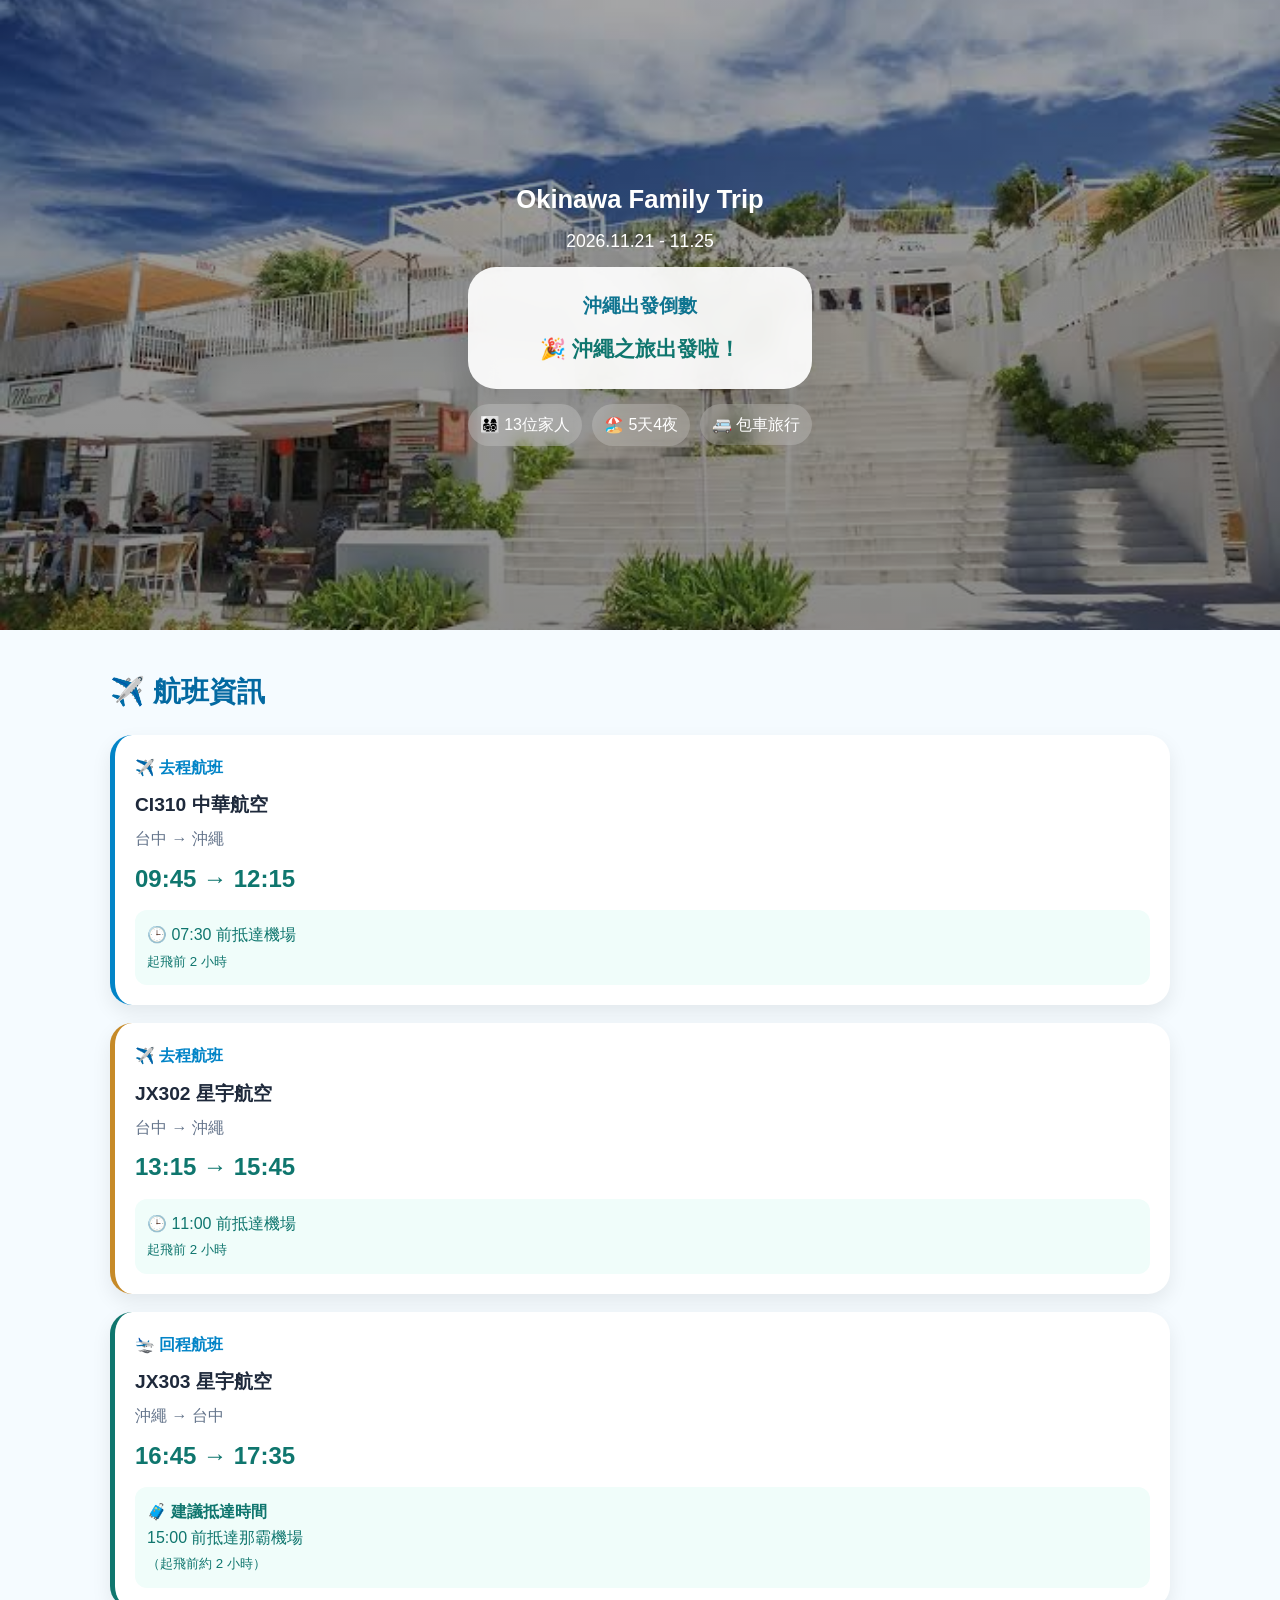
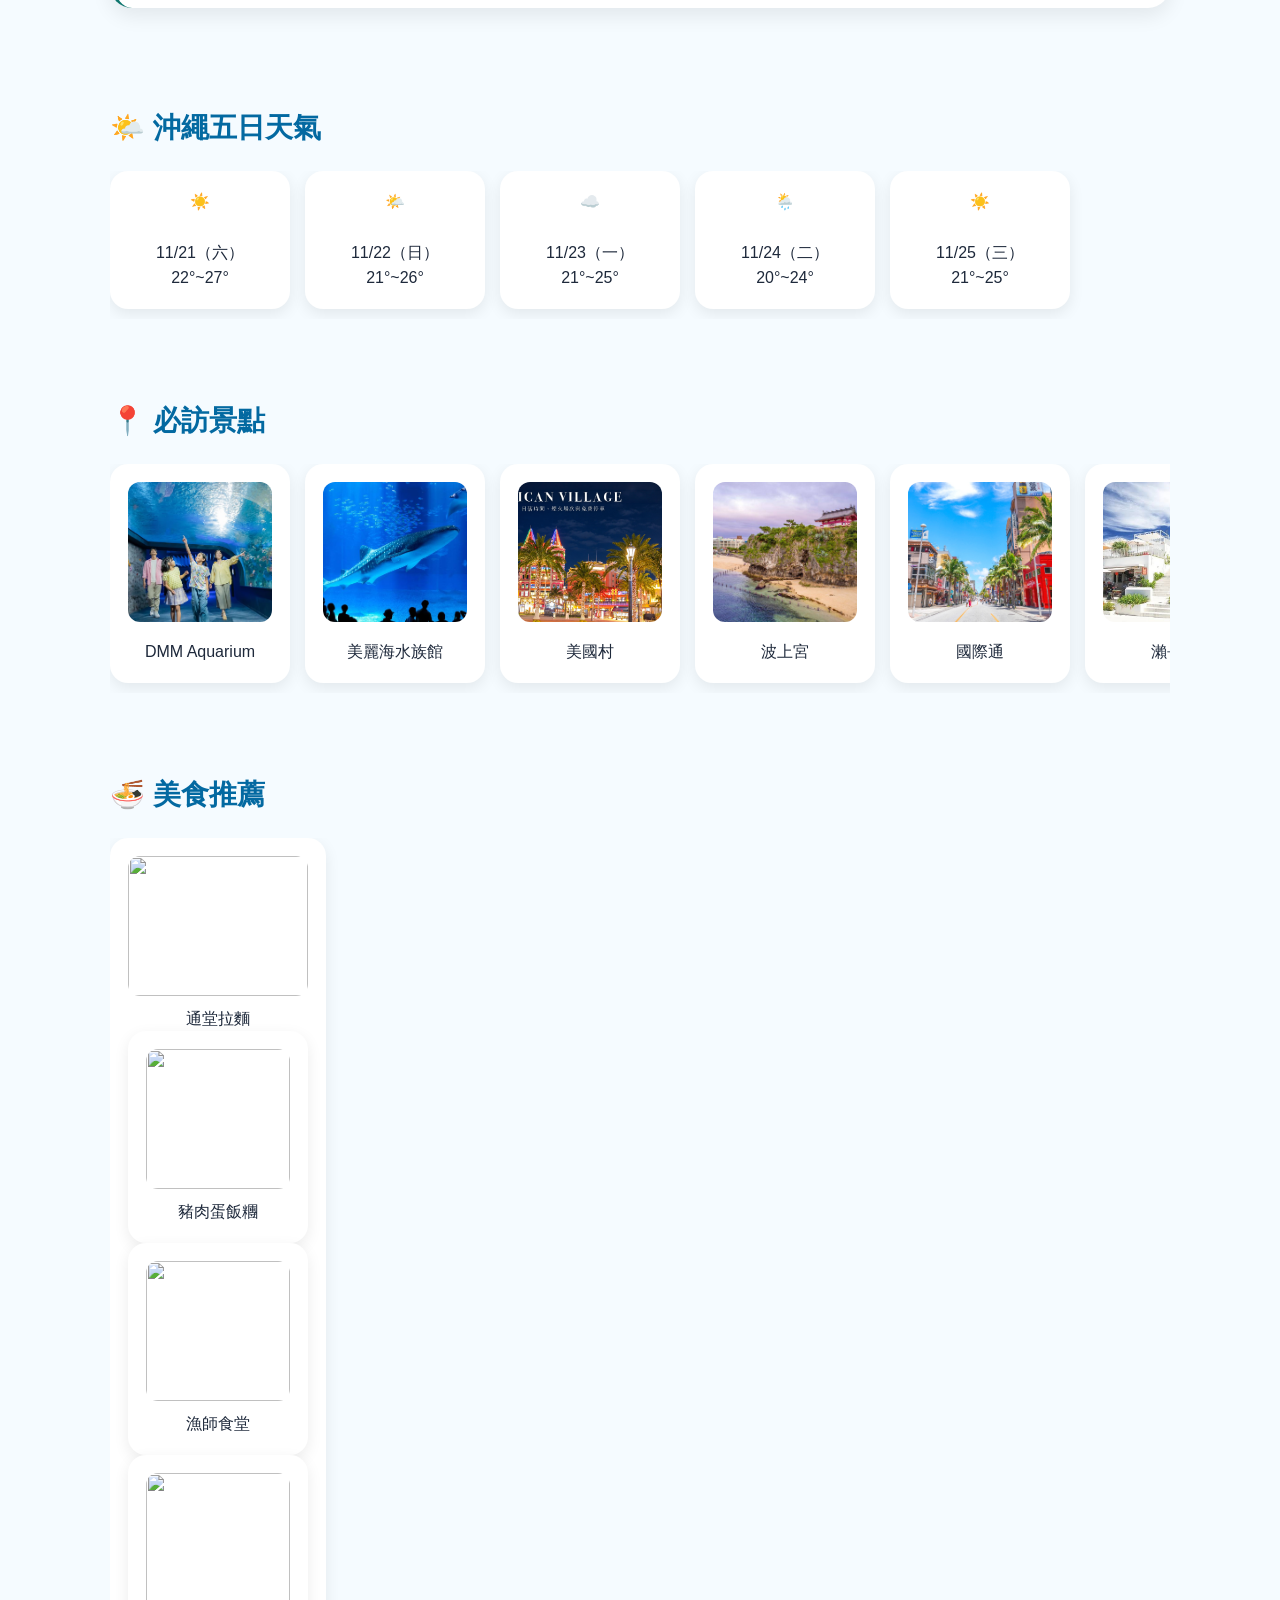
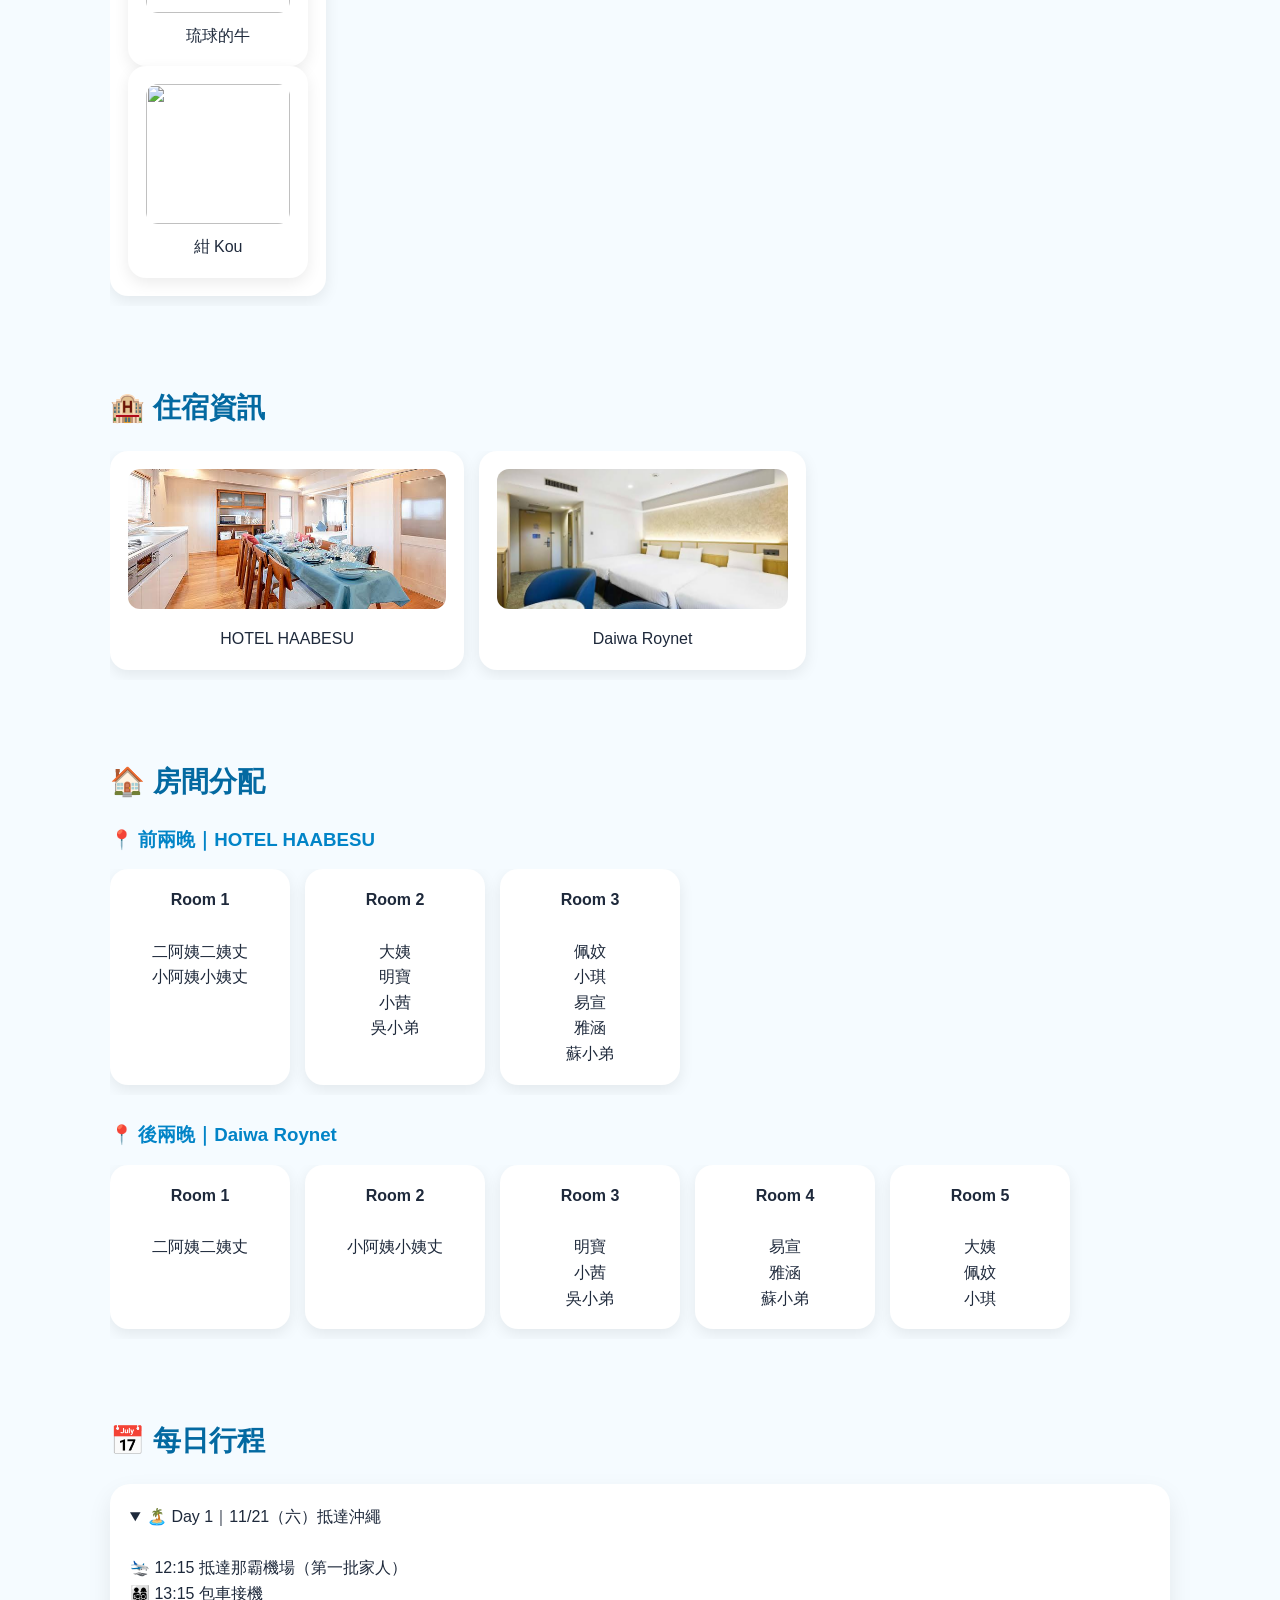
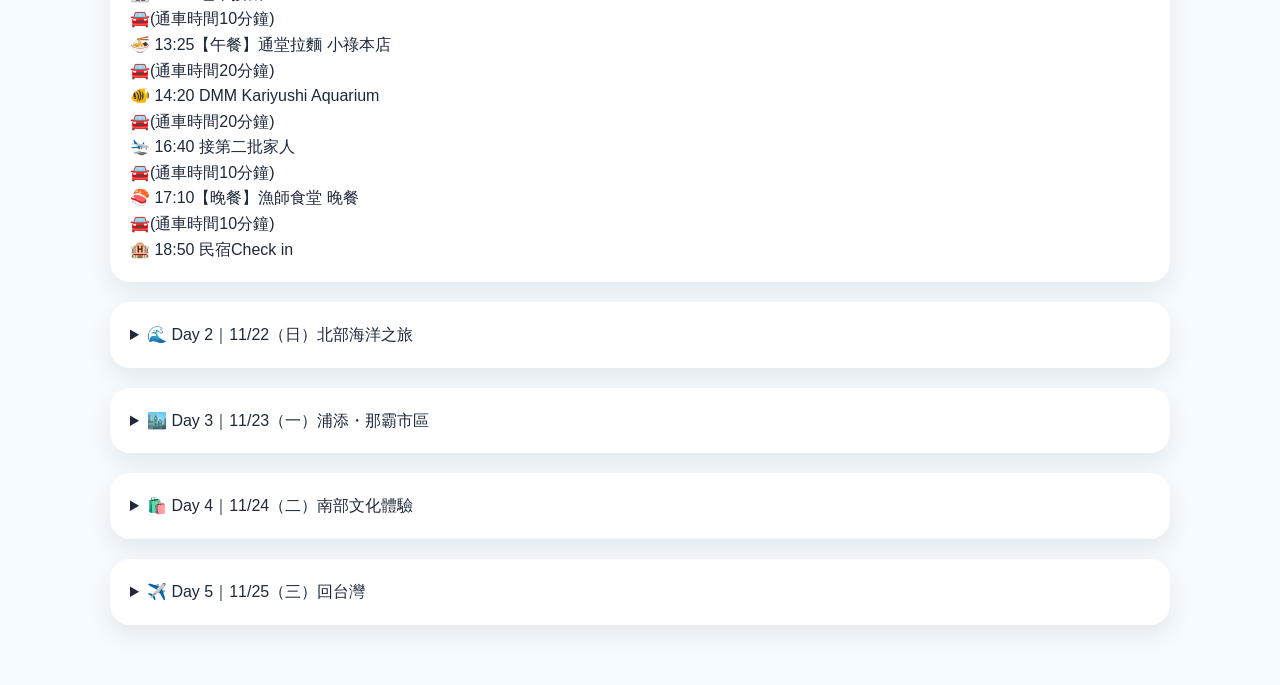
==== index.html @ 54d22238 "Update index.html" ====
<!DOCTYPE html>
<html lang="zh-Hant">

<head>

<meta charset="UTF-8">

<meta name="viewport"
content="width=device-width, initial-scale=1.0">

<title>
🏝️ Okinawa Family Trip 2026
</title>

<style>

:root{
--ocean:#0284c7;
--sky:#e0f7ff;
--card:#ffffff;
}

*{
margin:0;
padding:0;
box-sizing:border-box;
}

body{
font-family:"Microsoft JhengHei",sans-serif;
background:#f5fbff;
color:#1e293b;
line-height:1.6;
}

.hero{
height:70vh;
background:
linear-gradient(
rgba(0,0,0,.35),
rgba(0,0,0,.45)
),
url('images/瀨長島.jpg');
background-size:cover;
background-position:center;
display:flex;
justify-content:center;
align-items:center;
text-align:center;
color:white;
padding:20px;
}

.hero-content{
max-width:700px;
}

.hero h1{
    font-size:1.6rem;
    font-weight:700;
    line-height:1.2;
    margin-bottom:12px;
    white-space:nowrap;
}

.hero p{
font-size:1.1rem;
margin-bottom:12px;
}

.badges{
display:flex;
justify-content:center;
flex-wrap:wrap;
gap:10px;
margin-top:15px;
}

.badge{
background:rgba(255,255,255,.2);
padding:8px 12px;
border-radius:30px;
backdrop-filter:blur(8px);
}

.countdown{
    margin-top:25px;
    font-size:1.6rem;
    font-weight:bold;
}

/* 倒數卡片 */
.countdown-box{
    background:rgba(255,255,255,.92);
    backdrop-filter:blur(12px);
    border-radius:28px;
    padding:24px;
    box-shadow:0 12px 30px rgba(0,0,0,.08);
}

.countdown-title{
    font-size:1.2rem;
    font-weight:700;
    color:#0e7490;
    margin-bottom:10px;
}

#countdown{
    font-size:1.3rem;
    font-weight:bold;
    color:#0f766e;
}

.section{
padding:40px 20px;
max-width:1100px;
margin:auto;
}

.card{
background:white;
border-radius:20px;
padding:20px;
box-shadow:
0 10px 25px
rgba(0,0,0,.08);
margin-bottom:20px;
}
.flight-card{
    background:white;
    border-radius:22px;
    padding:20px;
    margin-bottom:18px;
    box-shadow:0 8px 20px rgba(0,0,0,.08);
}

.china-airlines{
    border-left:5px solid #0284c7;
}

.starlux{
    border-left:5px solid #c68a28;
}

.return-flight{
    border-left:5px solid #0f766e;
}

.flight-header{
    font-size:1rem;
    font-weight:700;
    color:#0284c7;
    margin-bottom:10px;
}

.flight-airline{
    font-size:1.2rem;
    font-weight:700;
    margin-bottom:5px;
}

.flight-route{
    color:#64748b;
    margin-bottom:8px;
}

.flight-time{
    font-size:1.5rem;
    font-weight:bold;
    color:#0f766e;
    margin-bottom:12px;
}

.flight-note{
    background:#f0fdfa;
    padding:12px;
    border-radius:12px;
    color:#0f766e;
}
.scroll-cards{
display:flex;
overflow-x:auto;
gap:15px;
padding-bottom:10px;
}

.scroll-cards::-webkit-scrollbar{
display:none;
}

.small-card{
min-width:180px;
background:white;
padding:18px;
border-radius:18px;
box-shadow:
0 5px 15px
rgba(0,0,0,.08);
text-align:center;
}

.section-title{
font-size:28px;
color:#0369a1;
margin-bottom:20px;
}

@media(max-width:768px){

.hero{
height:70vh;
}

.hero h1{
font-size:2rem;
}

.countdown{
font-size:1.2rem;
}

}

</style>

</head>

<body>

<!-- Hero -->

<section class="hero">

<div class="hero-content">

<h1>
Okinawa Family Trip
</h1>

<p>
2026.11.21 - 11.25
</p>
<div class="countdown-box">
    <div class="countdown-title">
        沖繩出發倒數
    </div>

    <div id="countdown">
        載入中...
    </div>
</div>
<div class="badges">

<div class="badge">
👨‍👩‍👧‍👦 13位家人
</div>

<div class="badge">
🏖️ 5天4夜
</div>

<div class="badge">
🚐 包車旅行
</div> 
  
</div>

</div>

</section>

<!-- 航班資訊 -->

<section class="section">

<h2 class="section-title">
✈️ 航班資訊
</h2>

<div class="flight-card china-airlines">

    <div class="flight-header">
        ✈️ 去程航班
    </div>

    <div class="flight-airline">
        CI310 中華航空
    </div>

    <div class="flight-route">
        台中 → 沖繩
    </div>

    <div class="flight-time">
        09:45 → 12:15
    </div>

    <div class="flight-note">
        🕒 07:30 前抵達機場
        <br>
        <small>起飛前 2 小時</small>
    </div>

</div>

<div class="flight-card starlux">

    <div class="flight-header">
        ✈️ 去程航班
    </div>

    <div class="flight-airline">
        JX302 星宇航空
    </div>

    <div class="flight-route">
        台中 → 沖繩
    </div>

    <div class="flight-time">
        13:15 → 15:45
    </div>

    <div class="flight-note">
        🕒 11:00 前抵達機場
        <br>
        <small>起飛前 2 小時</small>
    </div>

</div>

<div class="flight-card return-flight">

    <div class="flight-header">
        🛬 回程航班
    </div>

    <div class="flight-airline">
        JX303 星宇航空
    </div>

    <div class="flight-route">
        沖繩 → 台中
    </div>
<div class="flight-time">
        16:45 → 17:35
</div>
<div class="flight-note">
    <strong>🧳 建議抵達時間</strong>
    <br>
    15:00 前抵達那霸機場
    <br>
    <small>（起飛前約 2 小時）</small>
</div>
    

</div>


</section>

<!-- 五日天氣 -->

<section class="section">

<h2 class="section-title">
🌤️ 沖繩五日天氣
</h2>

<div class="scroll-cards">

<div class="small-card">
☀️<br><br>
11/21（六）<br>
22°~27°
</div>

<div class="small-card">
🌤️<br><br>
11/22（日）<br>
21°~26°
</div>

<div class="small-card">
☁️<br><br>
11/23（一）<br>
21°~25°
</div>

<div class="small-card">
🌦️<br><br>
11/24（二）<br>
20°~24°
</div>

<div class="small-card">
☀️<br><br>
11/25（三）<br>
21°~25°
</div>

</div>

</section>

<!-- 景點 -->

<section class="section">

<h2 class="section-title">
📍 必訪景點
</h2>

<div class="scroll-cards">

<div class="small-card">

<img
src="images/dmm_kariyushi_aquarium.jpg"
style="
width:100%;
height:140px;
object-fit:cover;
border-radius:12px;
margin-bottom:10px;
">

DMM Aquarium

</div>

<div class="small-card">

<img
src="images/美麗海水族館.jpg"
style="
width:100%;
height:140px;
object-fit:cover;
border-radius:12px;
margin-bottom:10px;
">

美麗海水族館

</div>

<div class="small-card">

<img
src="images/美國村.jpg"
style="
width:100%;
height:140px;
object-fit:cover;
border-radius:12px;
margin-bottom:10px;
">

美國村

</div>

<div class="small-card">

<img
src="images/波上宮.jpg"
style="
width:100%;
height:140px;
object-fit:cover;
border-radius:12px;
margin-bottom:10px;
">

波上宮

</div>

<div class="small-card">

<img
src="images/國際通.jpg"
style="
width:100%;
height:140px;
object-fit:cover;
border-radius:12px;
margin-bottom:10px;
">

國際通

</div>

<div class="small-card">

<img
src="images/瀨長島.jpg"
style="
width:100%;
height:140px;
object-fit:cover;
border-radius:12px;
margin-bottom:10px;
">

瀨長島

</div>

</div>

</section>

<!-- 美食 -->

<section class="section">

<h2 class="section-title">
🍜 美食推薦
</h2>

<div class="scroll-cards">

<div class="small-card">

<img
src="images/通堂拉麵.jpg"
style="
width:100%;
height:140px;
object-fit:cover;
border-radius:12px;
margin-bottom:10px;
">

通堂拉麵

<div class="small-card">

<img
src="images/豬肉蛋飯糰.jpg"
style="
width:100%;
height:140px;
object-fit:cover;
border-radius:12px;
margin-bottom:10px;
">

豬肉蛋飯糰

</div>

<div class="small-card">

<img
src="images/漁師食堂.jpg"
style="
width:100%;
height:140px;
object-fit:cover;
border-radius:12px;
margin-bottom:10px;
">

漁師食堂

</div>

<div class="small-card">

<img
src="images/琉球的牛.jpg"
style="
width:100%;
height:140px;
object-fit:cover;
border-radius:12px;
margin-bottom:10px;
">

琉球的牛

</div>

<div class="small-card">

<img
src="images/紺 Kou.jpg"
style="
width:100%;
height:140px;
object-fit:cover;
border-radius:12px;
margin-bottom:10px;
">

紺 Kou

</div>

</div>

</section>


<!-- 住宿 -->

<section class="section">

<h2 class="section-title">
🏨 住宿資訊
</h2>

<div class="scroll-cards">

<div class="small-card">

<img
src="images/HOTEL HAABESU OKINAWA-01.jpg"
style="
width:100%;
height:140px;
object-fit:cover;
border-radius:12px;
margin-bottom:10px;
">

HOTEL HAABESU

</div>

<div class="small-card">

<img
src="images/Daiwa Roynet Hotel Naha Kokusaidori-01.jpg"
style="
width:100%;
height:140px;
object-fit:cover;
border-radius:12px;
margin-bottom:10px;
">

Daiwa Roynet

</div>

</div>

</section>


<!-- 房間分配 -->

<section class="section">

<h2 class="section-title">
🏠 房間分配
</h2>

<h3 style="
color:#0284c7;
margin-bottom:15px;
">
📍 前兩晚｜HOTEL HAABESU
</h3>

<div class="scroll-cards">

<div class="small-card">

<strong>Room 1</strong>

<br><br>

二阿姨二姨丈
<br>
小阿姨小姨丈

</div>

<div class="small-card">

<strong>Room 2</strong>

<br><br>

大姨
<br>
明寶
<br>
小茜
<br>
吳小弟

</div>

<div class="small-card">

<strong>Room 3</strong>

<br><br>

佩妏
<br>
小琪
<br>
易宣
<br>
雅涵
<br>
蘇小弟

</div>

</div>

<br>

<h3 style="
color:#0284c7;
margin-bottom:15px;
">
📍 後兩晚｜Daiwa Roynet
</h3>

<div class="scroll-cards">

<div class="small-card">

<strong>Room 1</strong>

<br><br>

二阿姨二姨丈

</div>

<div class="small-card">

<strong>Room 2</strong>

<br><br>

小阿姨小姨丈

</div>

<div class="small-card">

<strong>Room 3</strong>

<br><br>

明寶
<br>
小茜
<br>
吳小弟

</div>

<div class="small-card">

<strong>Room 4</strong>

<br><br>

易宣
<br>
雅涵
<br>
蘇小弟

</div>

<div class="small-card">

<strong>Room 5</strong>

<br><br>

大姨
<br>
佩妏
<br>
小琪

</div>

</div>

</section>


<!-- 每日行程 -->

<section class="section">

<h2 class="section-title">
📅 每日行程
</h2>

<details open class="card">

<summary>
🏝️ Day 1｜11/21（六）抵達沖繩
</summary>

<br>

🛬 12:15 抵達那霸機場（第一批家人）<br>
👨‍👩‍👧‍👦 13:15 包車接機<br>
    🚘(通車時間10分鐘)<br>
🍜 13:25【午餐】通堂拉麵 小祿本店<br>
    🚘(通車時間20分鐘)<br>
🐠 14:20 DMM Kariyushi Aquarium<br>
    🚘(通車時間20分鐘)<br>
🛬 16:40 接第二批家人<br>
    🚘(通車時間10分鐘)<br>
🍣 17:10【晚餐】漁師食堂 晚餐<br>
    🚘(通車時間10分鐘)<br>
🏨 18:50 民宿Check in

</details>

<details class="card">

<summary>
🌊 Day 2｜11/22（日）北部海洋之旅
</summary>

<br>

🚌 09:00 民宿出發<br>
    🚘(通車時間50分鐘)<br>
🌊 10:00 部瀨名海中公園(❇️ 建議搭乘10:30玻璃船)<br>
    🚘(通車時間35分鐘)<br> 
📸 12:15 The Sinmay(❇️ 必喝黑糖系列飲品)<br>
    🚘(通車時間20分鐘)<br>
🍙 13:05【午餐】沖繩豬肉蛋飯糰 本部町店<br>
    🚘(通車時間5分鐘)<br>
🐋 14:15 美麗海水族館(❇️ 最晚16:30要離開)<br>
    🚘(通車時間2小時)<br>
🌅 18:45 美國村自由活動<br>
🌮 【晚餐】Taco Rice Cafe Kijimuna <br>
    🚘(通車時間30分鐘)<br>
🏨 21:00 抵達民宿
    ⚠️這天包車只到晚上19點，可以付超時費到21點，可視當日情況調整是否去美國村

</details>

<details class="card">

<summary>
🏙️ Day 3｜11/23（一）浦添・那霸市區
</summary>

<br>

🚌 10:00 民宿出發<br>
    🚘(通車時間10分鐘)
🏘️ 10:10 港川外人住宅街<br>
    🚘(通車時間10分鐘)
🛍️ 11:10 SAN-A PARCO CITY(❇️ 最晚14:30要離開)<br>
    🍱 【午餐館內自由用餐】<br>
    🚘(通車時間20分鐘)
🏯 14:50 達摩寺<br>
    🚘(通車時間30分鐘)
⛩️ 16:00 波上宮<br>
    🚘(通車時間20分鐘)
🥩 17:15【晚餐】琉球的牛 久茂地店(17:15*1組+17:30*2組+17:45*1組)<br>
    🚘(通車時間10分鐘)
🏨 19:40 Daiwa Roynet Hotel Check in

</details>

<details class="card">

<summary>
🛍️ Day 4｜11/24（二）南部文化體驗
</summary>

<br>

🚌 10:00 飯店出發<br>
    🚘(通車時間30分鐘)
🕳️ 10:30 玉泉洞<br>
    🚘(通車時間40分鐘)
🍱 13:10【午餐】第一牧志公設市場<br>
🛍️ 15:10 國際通逛逛買買(❇️ 最晚17:50要離開)<br>
    🚘(通車時間5分鐘)
🥘 18:00【晚餐】紺 Kou 東町本店<br>
🏨 19:30 返回飯店

</details>

<details class="card">

<summary>
✈️ Day 5｜11/25（三）回台灣
</summary>

<br>

🚌 10:00 飯店出發<br>
    🚘(通車時間10分鐘)
🐟 10:10 泊港漁市場<br>
    🚘(通車時間30分鐘)
🌴 11:40 瀨長島 Umikaji Terrace(❇️ 最晚14:00要離開)<br>
    🍴 【午餐＋自由活動】<br>
    🚘(通車時間10分鐘)
🛫 14:10 抵達那霸機場辦理報到及退稅<br>
✈️ 16:45 JX303 起飛返台<br>
🛬 17:35 抵達台中

</details>

</section>
<script>
const targetDate = new Date("2026-11-21T04:30:00").getTime();

function updateCountdown() {
    const now = new Date().getTime();
    const distance = targetDate - now;

    const days = Math.floor(distance / (1000 * 60 * 60 * 24));
    const hours = Math.floor(
        (distance % (1000 * 60 * 60 * 24))
        / (1000 * 60 * 60)
    );
    const minutes = Math.floor(
        (distance % (1000 * 60 * 60))
        / (1000 * 60)
    );
    const seconds = Math.floor(
        (distance % (1000 * 60))
        / 1000
    );

    document.getElementById("countdown").innerHTML =
        `${days}天 ${hours}小時 ${minutes}分 ${seconds}秒`;

    if (distance < 0) {
        document.getElementById("countdown").innerHTML =
            "🎉 沖繩之旅出發啦！";
    }
}

updateCountdown();
setInterval(updateCountdown, 1000);
</script>
</body>

</html>
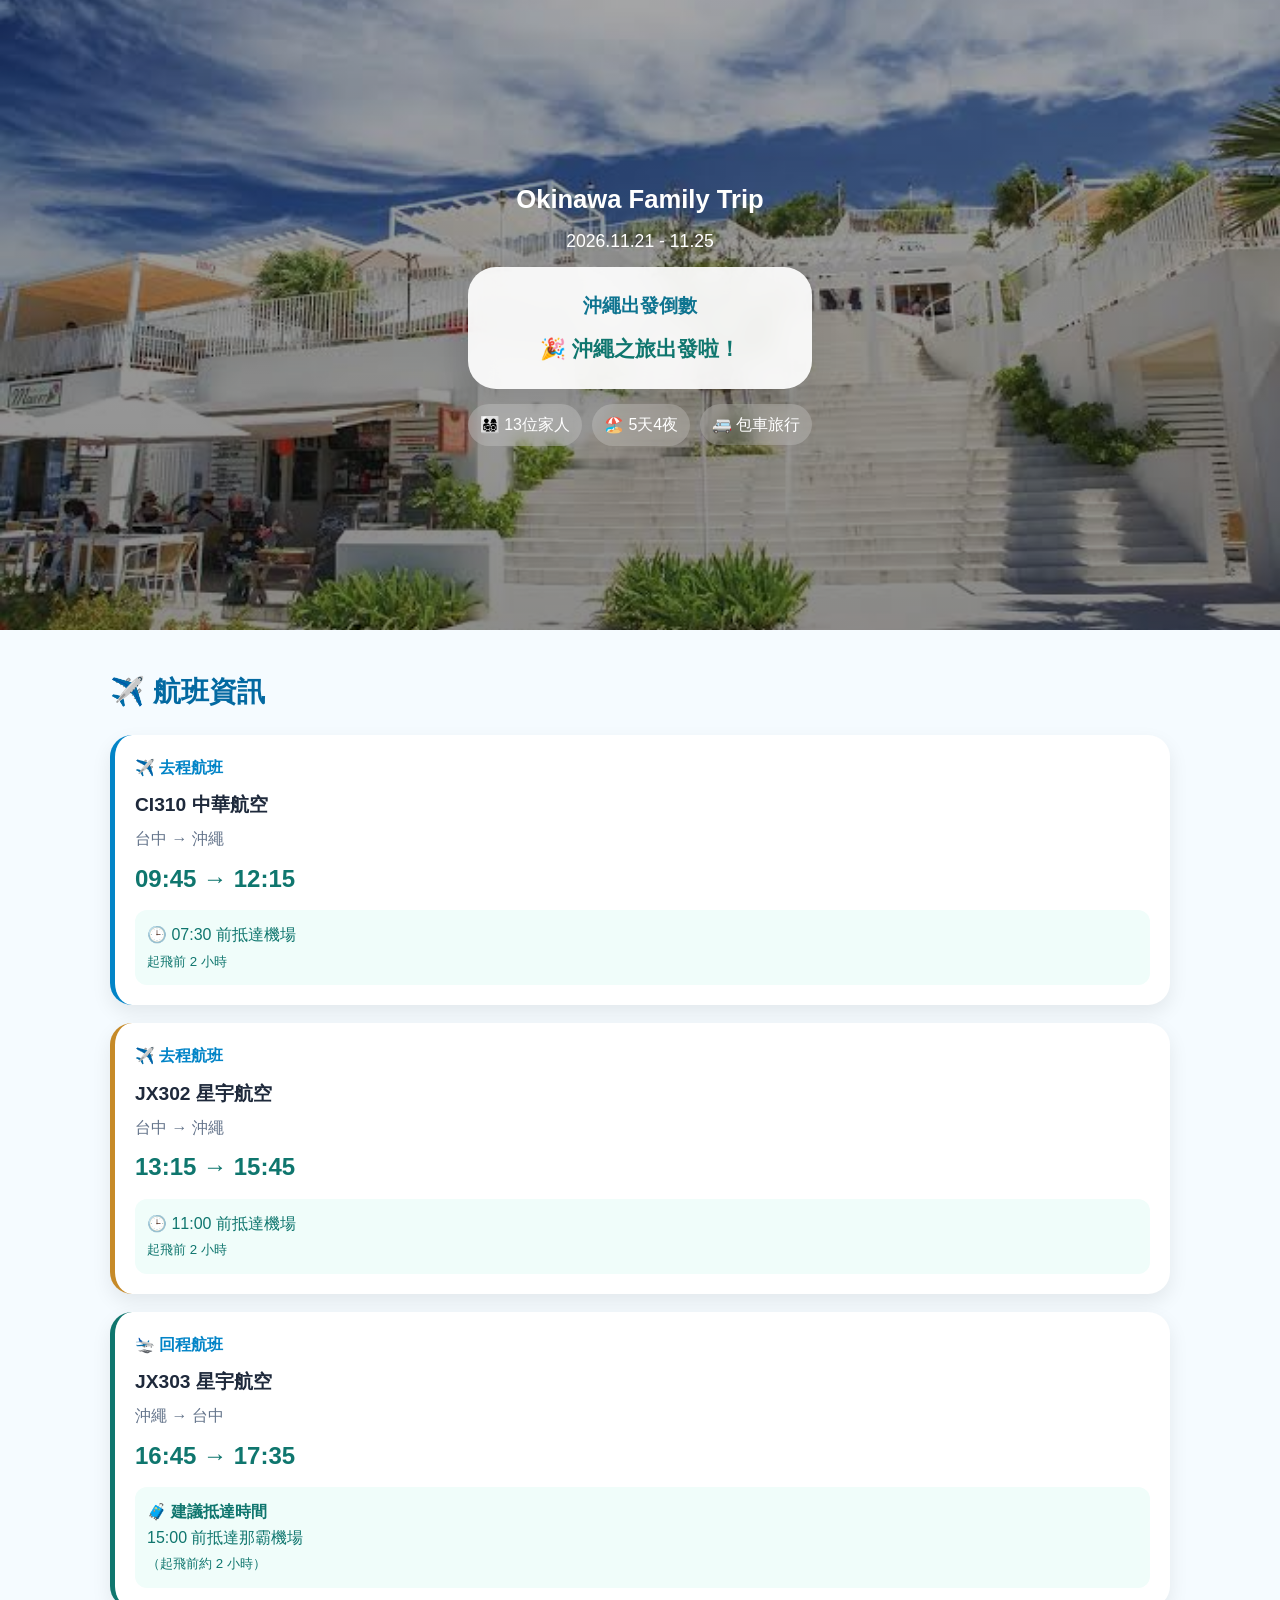
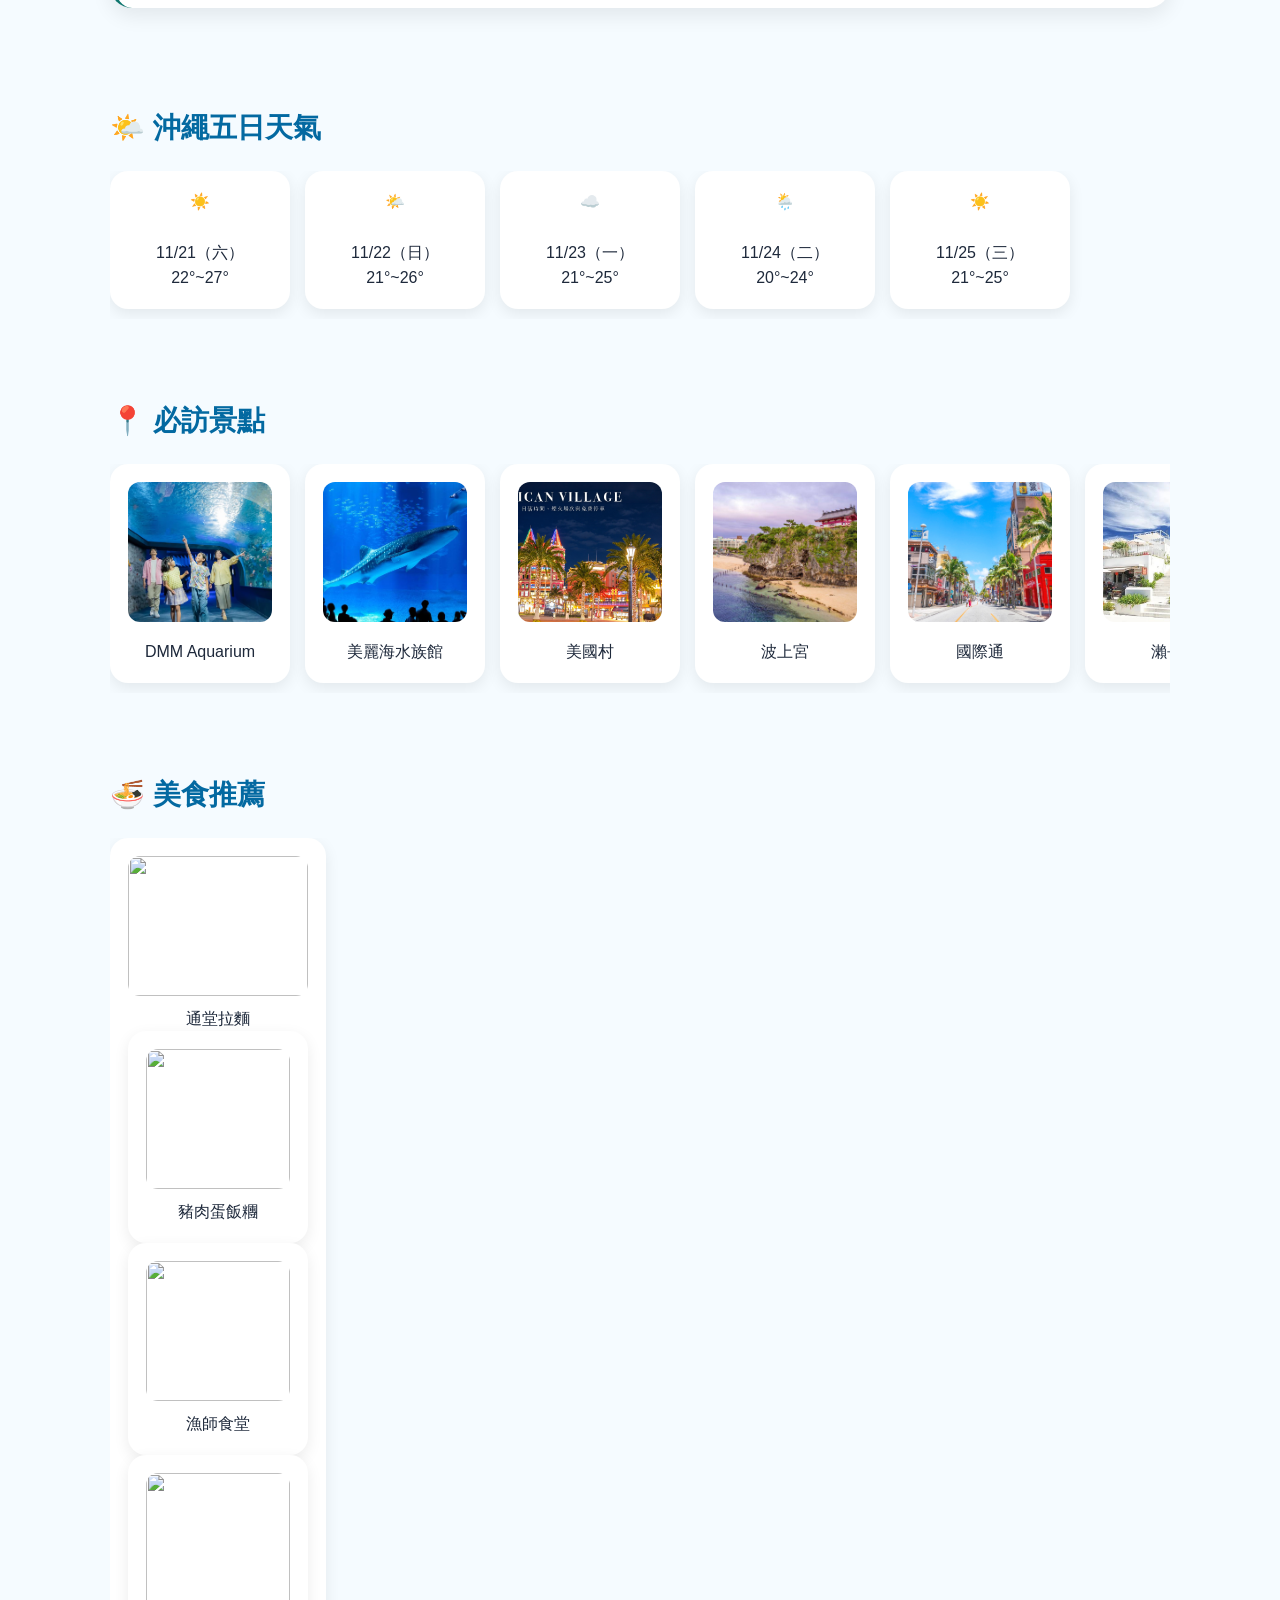
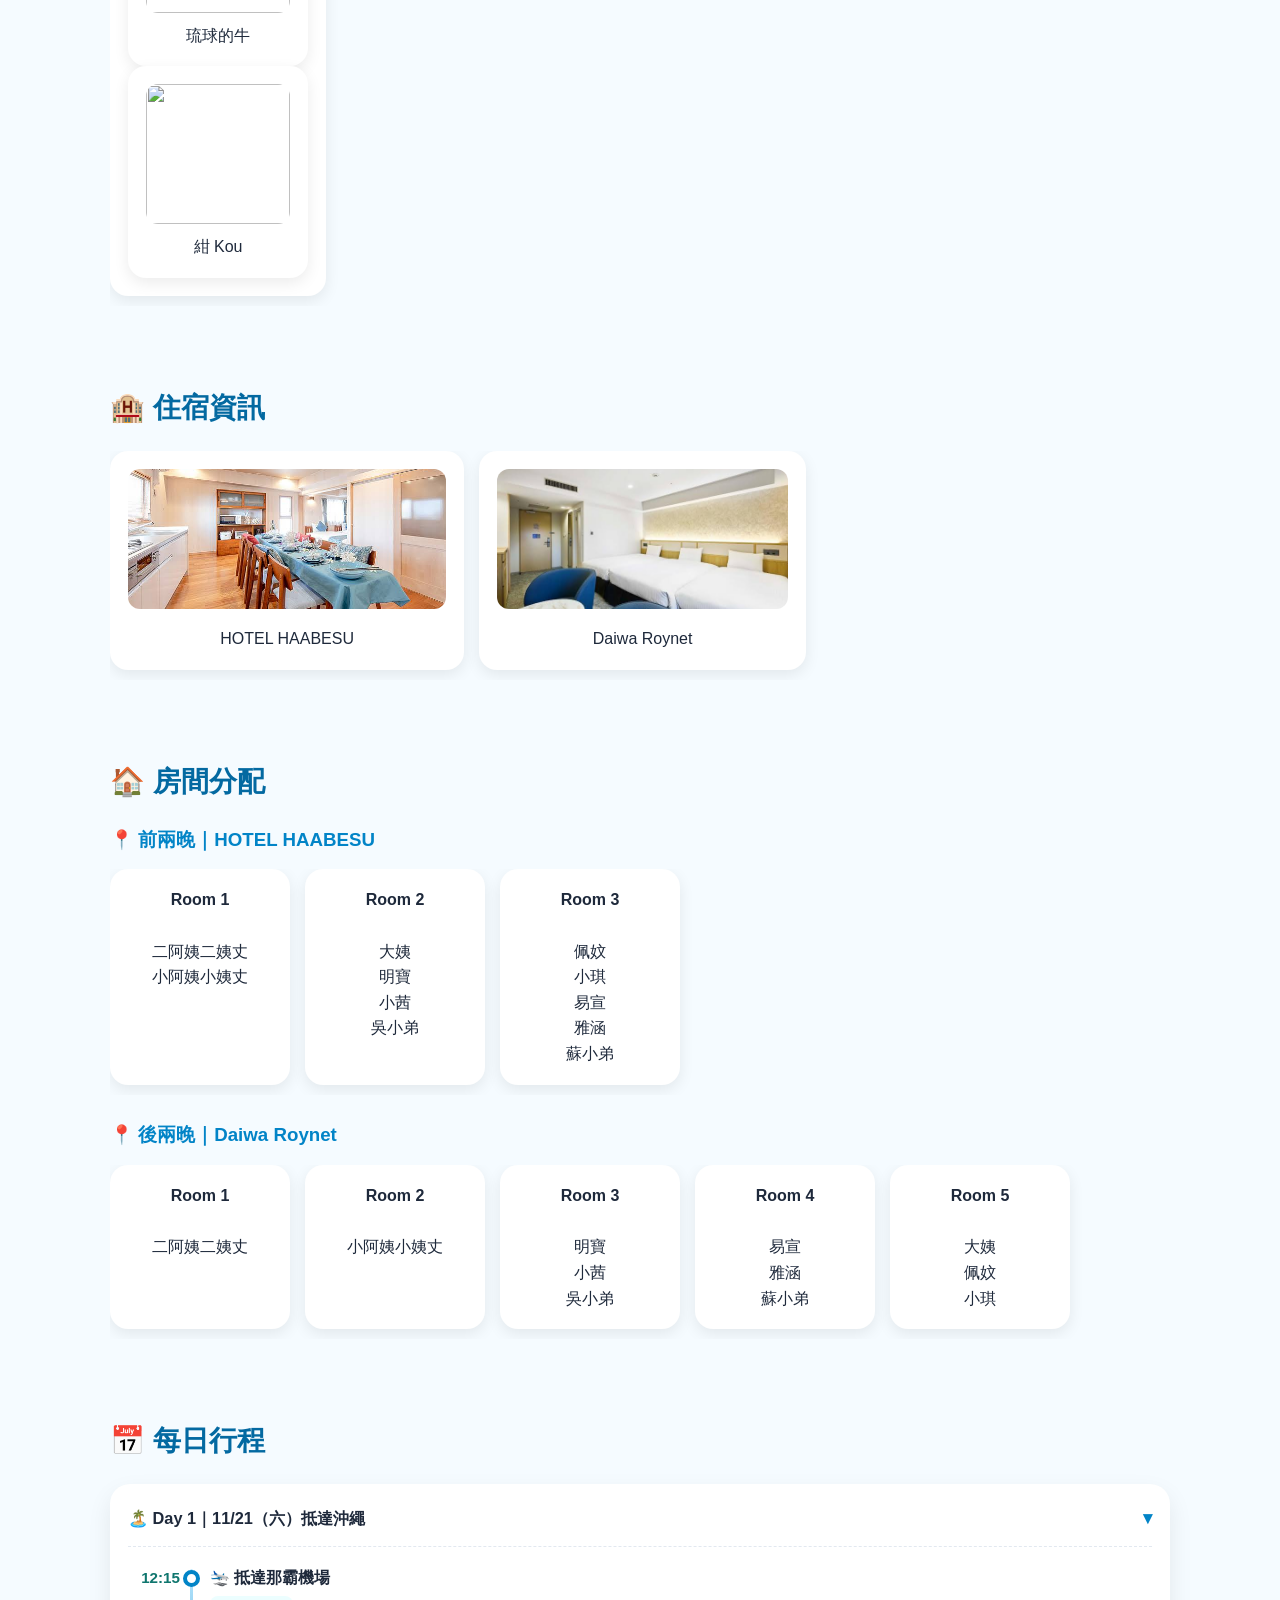
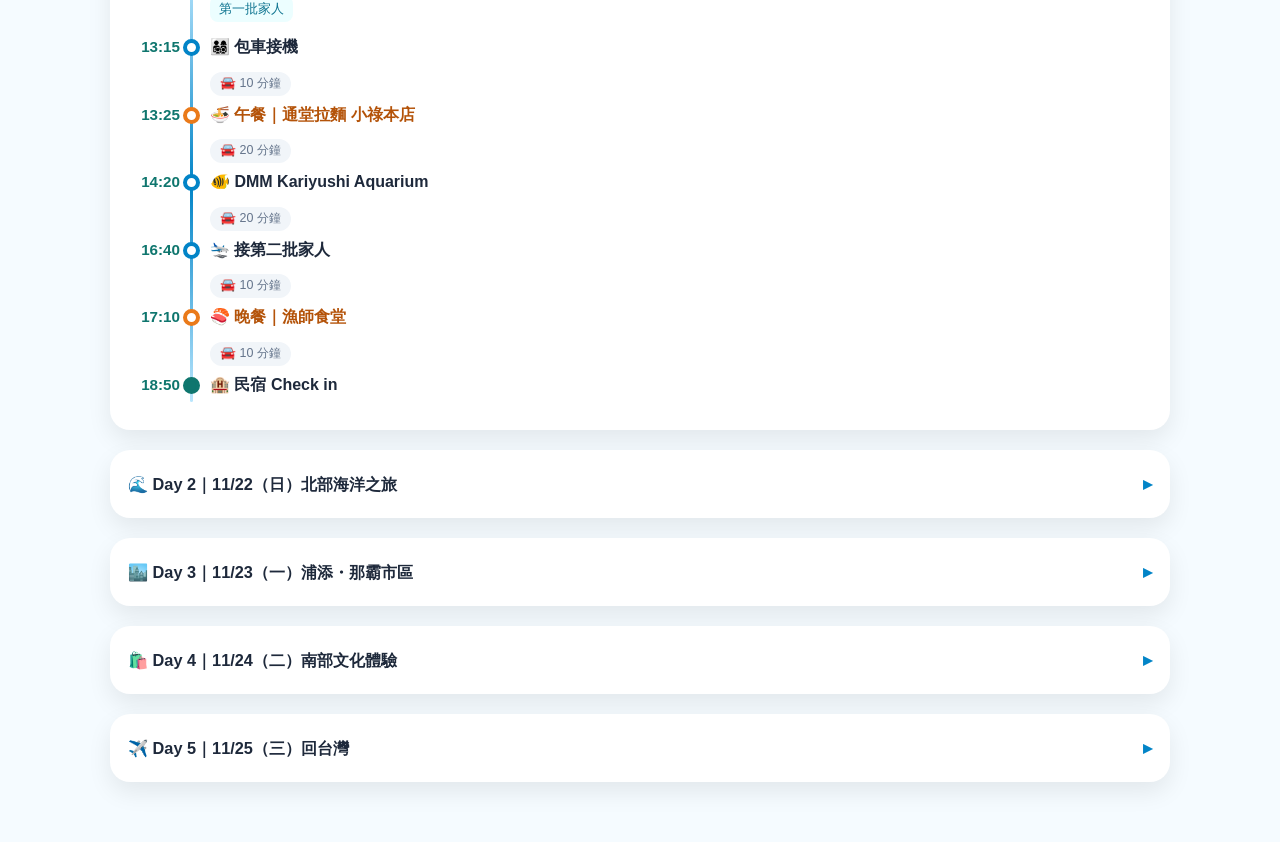
==== commit 0f2662a2: "Update index.html" ====
--- a/index.html
+++ b/index.html
@@ -221,6 +221,32 @@
 
 }
 
+
+/* 每日行程時間軸 */
+.day-card{padding:6px 18px;}
+.day-card summary{font-weight:700;font-size:1.02rem;padding:14px 0;cursor:pointer;list-style:none;display:flex;justify-content:space-between;align-items:center;}
+.day-card summary::-webkit-details-marker{display:none;}
+.day-card summary::after{content:"▾";color:var(--ocean);font-size:1.1rem;}
+.day-card:not([open]) summary::after{content:"▸";}
+.day-card[open] summary{border-bottom:1px dashed #e2e8f0;margin-bottom:14px;}
+.timeline{position:relative;padding:4px 0 14px;}
+.timeline::before{content:"";position:absolute;left:62px;top:8px;bottom:22px;width:3px;background:linear-gradient(#bae6fd,var(--ocean),#bae6fd);border-radius:3px;}
+.stop{position:relative;display:flex;margin-bottom:4px;}
+.time{width:52px;flex:none;text-align:right;font-weight:700;font-size:.95rem;color:#0f766e;padding-top:1px;font-variant-numeric:tabular-nums;}
+.time.none{color:#cbd5e1;font-weight:400;}
+.dot{position:absolute;left:55px;top:5px;width:17px;height:17px;border-radius:50%;background:#fff;border:4px solid var(--ocean);}
+.stop.meal .dot{border-color:#ea7a1a;}
+.stop.end .dot{border-color:#0f766e;background:#0f766e;}
+.stop .body{margin-left:30px;padding-bottom:8px;flex:1;}
+.stop .title{font-weight:600;font-size:1rem;}
+.stop.meal .title{color:#b45309;}
+.tag{display:inline-block;margin:5px 6px 0 0;background:#ecfeff;color:#0e7490;border-radius:8px;padding:3px 9px;font-size:.8rem;}
+.tag.warn{background:#fef2f2;color:#b91c1c;}
+.tag.food{background:#fff7ed;color:#c2410c;}
+.drive{display:flex;margin:2px 0 6px;}
+.drive span{margin-left:82px;background:#f1f5f9;color:#64748b;font-size:.78rem;border-radius:20px;padding:2px 10px;}
+.callout{margin:6px 0 12px;background:#fffbeb;border:1px solid #fde68a;color:#92400e;border-radius:12px;padding:10px 12px;font-size:.85rem;}
+
 </style>
 
 </head>
@@ -804,119 +830,92 @@
 📅 每日行程
 </h2>
 
-<details open class="card">
-
-<summary>
-🏝️ Day 1｜11/21（六）抵達沖繩
-</summary>
-
-<br>
-
-🛬 12:15 抵達那霸機場（第一批家人）<br>
-👨‍👩‍👧‍👦 13:15 包車接機<br>
-    🚘(通車時間10分鐘)<br>
-🍜 13:25【午餐】通堂拉麵 小祿本店<br>
-    🚘(通車時間20分鐘)<br>
-🐠 14:20 DMM Kariyushi Aquarium<br>
-    🚘(通車時間20分鐘)<br>
-🛬 16:40 接第二批家人<br>
-    🚘(通車時間10分鐘)<br>
-🍣 17:10【晚餐】漁師食堂 晚餐<br>
-    🚘(通車時間10分鐘)<br>
-🏨 18:50 民宿Check in
-
+<details open class="card day-card">
+<summary>🏝️ Day 1｜11/21（六）抵達沖繩</summary>
+<div class="timeline">
+  <div class="stop"><div class="time">12:15</div><div class="dot"></div><div class="body"><div class="title">🛬 抵達那霸機場</div><span class="tag">第一批家人</span></div></div>
+  <div class="stop"><div class="time">13:15</div><div class="dot"></div><div class="body"><div class="title">👨‍👩‍👧‍👦 包車接機</div></div></div>
+  <div class="drive"><span>🚘 10 分鐘</span></div>
+  <div class="stop meal"><div class="time">13:25</div><div class="dot"></div><div class="body"><div class="title">🍜 午餐｜通堂拉麵 小祿本店</div></div></div>
+  <div class="drive"><span>🚘 20 分鐘</span></div>
+  <div class="stop"><div class="time">14:20</div><div class="dot"></div><div class="body"><div class="title">🐠 DMM Kariyushi Aquarium</div></div></div>
+  <div class="drive"><span>🚘 20 分鐘</span></div>
+  <div class="stop"><div class="time">16:40</div><div class="dot"></div><div class="body"><div class="title">🛬 接第二批家人</div></div></div>
+  <div class="drive"><span>🚘 10 分鐘</span></div>
+  <div class="stop meal"><div class="time">17:10</div><div class="dot"></div><div class="body"><div class="title">🍣 晚餐｜漁師食堂</div></div></div>
+  <div class="drive"><span>🚘 10 分鐘</span></div>
+  <div class="stop end"><div class="time">18:50</div><div class="dot"></div><div class="body"><div class="title">🏨 民宿 Check in</div></div></div>
+</div>
 </details>
 
-<details class="card">
-
-<summary>
-🌊 Day 2｜11/22（日）北部海洋之旅
-</summary>
-
-<br>
-
-🚌 09:00 民宿出發<br>
-    🚘(通車時間50分鐘)<br>
-🌊 10:00 部瀨名海中公園(❇️ 建議搭乘10:30玻璃船)<br>
-    🚘(通車時間35分鐘)<br> 
-📸 12:15 The Sinmay(❇️ 必喝黑糖系列飲品)<br>
-    🚘(通車時間20分鐘)<br>
-🍙 13:05【午餐】沖繩豬肉蛋飯糰 本部町店<br>
-    🚘(通車時間5分鐘)<br>
-🐋 14:15 美麗海水族館(❇️ 最晚16:30要離開)<br>
-    🚘(通車時間2小時)<br>
-🌅 18:45 美國村自由活動<br>
-🌮 【晚餐】Taco Rice Cafe Kijimuna <br>
-    🚘(通車時間30分鐘)<br>
-🏨 21:00 抵達民宿
-    ⚠️這天包車只到晚上19點，可以付超時費到21點，可視當日情況調整是否去美國村
-
+<details class="card day-card">
+<summary>🌊 Day 2｜11/22（日）北部海洋之旅</summary>
+<div class="timeline">
+  <div class="stop"><div class="time">09:00</div><div class="dot"></div><div class="body"><div class="title">🚌 民宿出發</div></div></div>
+  <div class="drive"><span>🚘 50 分鐘</span></div>
+  <div class="stop"><div class="time">10:00</div><div class="dot"></div><div class="body"><div class="title">🌊 部瀨名海中公園</div><span class="tag">❇️ 建議搭乘 10:30 玻璃船</span></div></div>
+  <div class="drive"><span>🚘 35 分鐘</span></div>
+  <div class="stop"><div class="time">12:15</div><div class="dot"></div><div class="body"><div class="title">📸 The Sinmay</div><span class="tag">❇️ 必喝黑糖系列飲品</span></div></div>
+  <div class="drive"><span>🚘 20 分鐘</span></div>
+  <div class="stop meal"><div class="time">13:05</div><div class="dot"></div><div class="body"><div class="title">🍙 午餐｜沖繩豬肉蛋飯糰 本部町店</div></div></div>
+  <div class="drive"><span>🚘 5 分鐘</span></div>
+  <div class="stop"><div class="time">14:15</div><div class="dot"></div><div class="body"><div class="title">🐋 美麗海水族館</div><span class="tag warn">⏰ 最晚 16:30 要離開</span></div></div>
+  <div class="drive"><span>🚘 2 小時</span></div>
+  <div class="stop"><div class="time">18:45</div><div class="dot"></div><div class="body"><div class="title">🌅 美國村自由活動</div></div></div>
+  <div class="stop meal"><div class="time none">—</div><div class="dot"></div><div class="body"><div class="title">🌮 晚餐｜Taco Rice Cafe Kijimuna</div></div></div>
+  <div class="drive"><span>🚘 30 分鐘</span></div>
+  <div class="stop end"><div class="time">21:00</div><div class="dot"></div><div class="body"><div class="title">🏨 抵達民宿</div></div></div>
+</div>
+<div class="callout">⚠️ 這天包車只到晚上 19 點，可付超時費延到 21 點，視當日情況調整是否去美國村。</div>
 </details>
 
-<details class="card">
-
-<summary>
-🏙️ Day 3｜11/23（一）浦添・那霸市區
-</summary>
-
-<br>
-
-🚌 10:00 民宿出發<br>
-    🚘(通車時間10分鐘)
-🏘️ 10:10 港川外人住宅街<br>
-    🚘(通車時間10分鐘)
-🛍️ 11:10 SAN-A PARCO CITY(❇️ 最晚14:30要離開)<br>
-    🍱 【午餐館內自由用餐】<br>
-    🚘(通車時間20分鐘)
-🏯 14:50 達摩寺<br>
-    🚘(通車時間30分鐘)
-⛩️ 16:00 波上宮<br>
-    🚘(通車時間20分鐘)
-🥩 17:15【晚餐】琉球的牛 久茂地店(17:15*1組+17:30*2組+17:45*1組)<br>
-    🚘(通車時間10分鐘)
-🏨 19:40 Daiwa Roynet Hotel Check in
-
+<details class="card day-card">
+<summary>🏙️ Day 3｜11/23（一）浦添・那霸市區</summary>
+<div class="timeline">
+  <div class="stop"><div class="time">10:00</div><div class="dot"></div><div class="body"><div class="title">🚌 民宿出發</div></div></div>
+  <div class="drive"><span>🚘 10 分鐘</span></div>
+  <div class="stop"><div class="time">10:10</div><div class="dot"></div><div class="body"><div class="title">🏘️ 港川外人住宅街</div></div></div>
+  <div class="drive"><span>🚘 10 分鐘</span></div>
+  <div class="stop"><div class="time">11:10</div><div class="dot"></div><div class="body"><div class="title">🛍️ SAN-A PARCO CITY</div><span class="tag warn">⏰ 最晚 14:30 要離開</span><span class="tag food">🍱 午餐：館內自由用餐</span></div></div>
+  <div class="drive"><span>🚘 20 分鐘</span></div>
+  <div class="stop"><div class="time">14:50</div><div class="dot"></div><div class="body"><div class="title">🏯 達摩寺</div></div></div>
+  <div class="drive"><span>🚘 30 分鐘</span></div>
+  <div class="stop"><div class="time">16:00</div><div class="dot"></div><div class="body"><div class="title">⛩️ 波上宮</div></div></div>
+  <div class="drive"><span>🚘 20 分鐘</span></div>
+  <div class="stop meal"><div class="time">17:15</div><div class="dot"></div><div class="body"><div class="title">🥩 晚餐｜琉球的牛 久茂地店</div><span class="tag food">17:15 × 1 組 ＋ 17:30 × 2 組 ＋ 17:45 × 1 組</span></div></div>
+  <div class="drive"><span>🚘 10 分鐘</span></div>
+  <div class="stop end"><div class="time">19:40</div><div class="dot"></div><div class="body"><div class="title">🏨 Daiwa Roynet Hotel Check in</div></div></div>
+</div>
 </details>
 
-<details class="card">
-
-<summary>
-🛍️ Day 4｜11/24（二）南部文化體驗
-</summary>
-
-<br>
-
-🚌 10:00 飯店出發<br>
-    🚘(通車時間30分鐘)
-🕳️ 10:30 玉泉洞<br>
-    🚘(通車時間40分鐘)
-🍱 13:10【午餐】第一牧志公設市場<br>
-🛍️ 15:10 國際通逛逛買買(❇️ 最晚17:50要離開)<br>
-    🚘(通車時間5分鐘)
-🥘 18:00【晚餐】紺 Kou 東町本店<br>
-🏨 19:30 返回飯店
-
+<details class="card day-card">
+<summary>🛍️ Day 4｜11/24（二）南部文化體驗</summary>
+<div class="timeline">
+  <div class="stop"><div class="time">10:00</div><div class="dot"></div><div class="body"><div class="title">🚌 飯店出發</div></div></div>
+  <div class="drive"><span>🚘 30 分鐘</span></div>
+  <div class="stop"><div class="time">10:30</div><div class="dot"></div><div class="body"><div class="title">🕳️ 玉泉洞</div></div></div>
+  <div class="drive"><span>🚘 40 分鐘</span></div>
+  <div class="stop meal"><div class="time">13:10</div><div class="dot"></div><div class="body"><div class="title">🍱 午餐｜第一牧志公設市場</div></div></div>
+  <div class="stop"><div class="time">15:10</div><div class="dot"></div><div class="body"><div class="title">🛍️ 國際通逛逛買買</div><span class="tag warn">⏰ 最晚 17:50 要離開</span></div></div>
+  <div class="drive"><span>🚘 5 分鐘</span></div>
+  <div class="stop meal"><div class="time">18:00</div><div class="dot"></div><div class="body"><div class="title">🥘 晚餐｜紺 Kou 東町本店</div></div></div>
+  <div class="stop end"><div class="time">19:30</div><div class="dot"></div><div class="body"><div class="title">🏨 返回飯店</div></div></div>
+</div>
 </details>
 
-<details class="card">
-
-<summary>
-✈️ Day 5｜11/25（三）回台灣
-</summary>
-
-<br>
-
-🚌 10:00 飯店出發<br>
-    🚘(通車時間10分鐘)
-🐟 10:10 泊港漁市場<br>
-    🚘(通車時間30分鐘)
-🌴 11:40 瀨長島 Umikaji Terrace(❇️ 最晚14:00要離開)<br>
-    🍴 【午餐＋自由活動】<br>
-    🚘(通車時間10分鐘)
-🛫 14:10 抵達那霸機場辦理報到及退稅<br>
-✈️ 16:45 JX303 起飛返台<br>
-🛬 17:35 抵達台中
-
+<details class="card day-card">
+<summary>✈️ Day 5｜11/25（三）回台灣</summary>
+<div class="timeline">
+  <div class="stop"><div class="time">10:00</div><div class="dot"></div><div class="body"><div class="title">🚌 飯店出發</div></div></div>
+  <div class="drive"><span>🚘 10 分鐘</span></div>
+  <div class="stop"><div class="time">10:10</div><div class="dot"></div><div class="body"><div class="title">🐟 泊港漁市場</div></div></div>
+  <div class="drive"><span>🚘 30 分鐘</span></div>
+  <div class="stop"><div class="time">11:40</div><div class="dot"></div><div class="body"><div class="title">🌴 瀨長島 Umikaji Terrace</div><span class="tag warn">⏰ 最晚 14:00 要離開</span><span class="tag food">🍴 午餐＋自由活動</span></div></div>
+  <div class="drive"><span>🚘 10 分鐘</span></div>
+  <div class="stop"><div class="time">14:10</div><div class="dot"></div><div class="body"><div class="title">🛫 抵達那霸機場辦理報到及退稅</div></div></div>
+  <div class="stop"><div class="time">16:45</div><div class="dot"></div><div class="body"><div class="title">✈️ JX303 起飛返台</div></div></div>
+  <div class="stop end"><div class="time">17:35</div><div class="dot"></div><div class="body"><div class="title">🛬 抵達台中</div></div></div>
+</div>
 </details>
 
 </section>
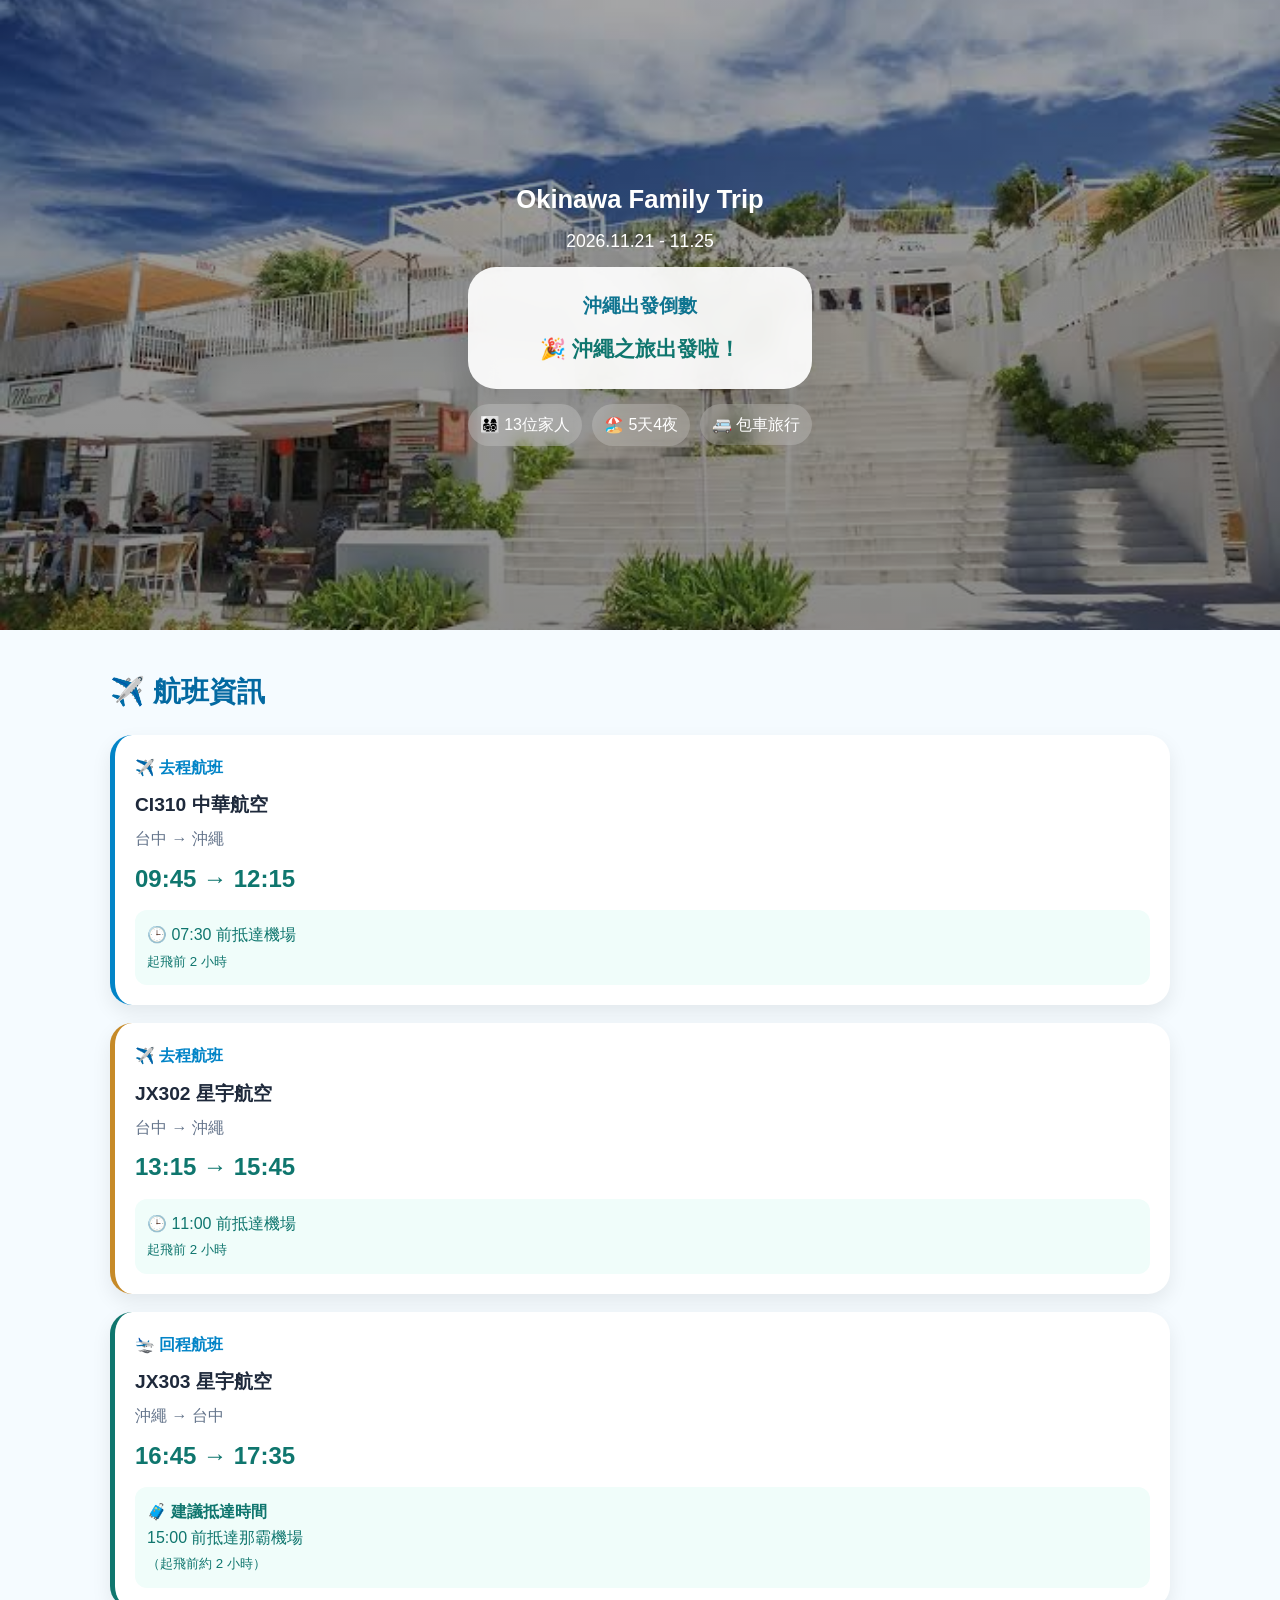
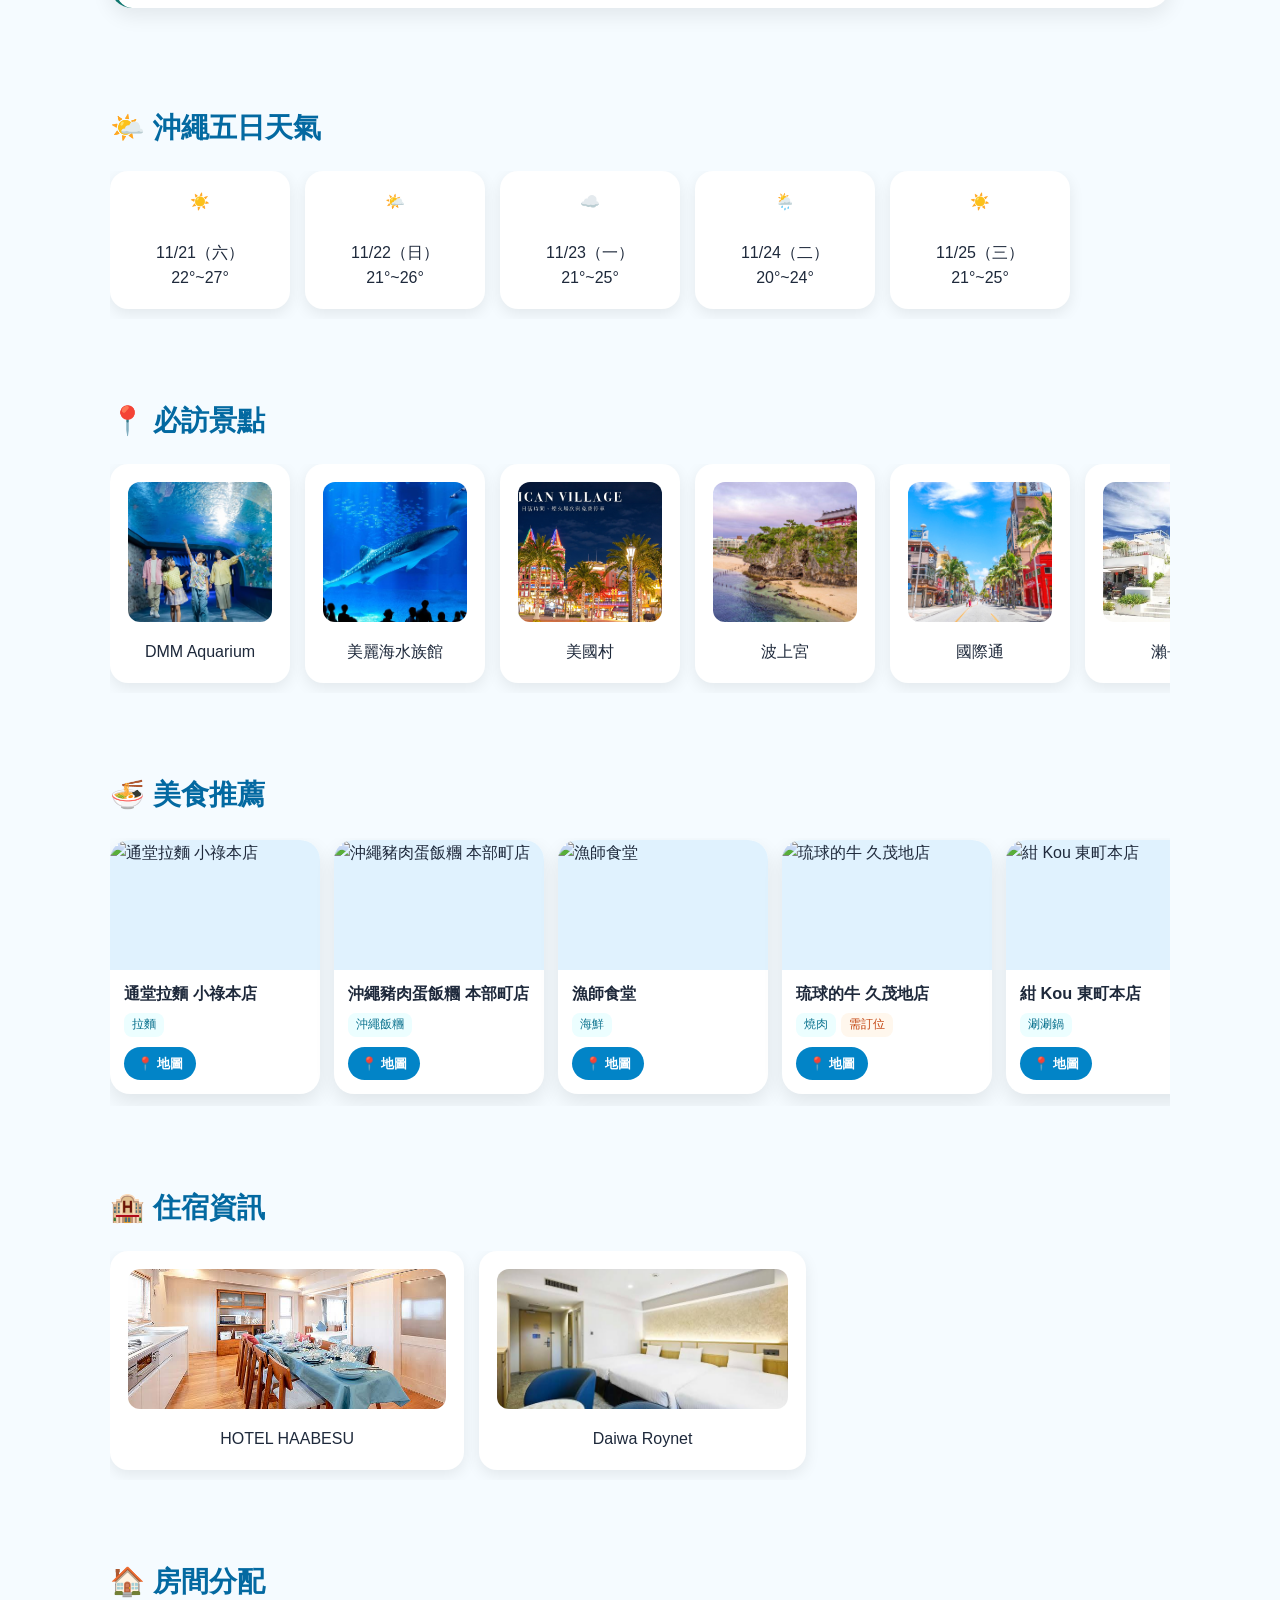
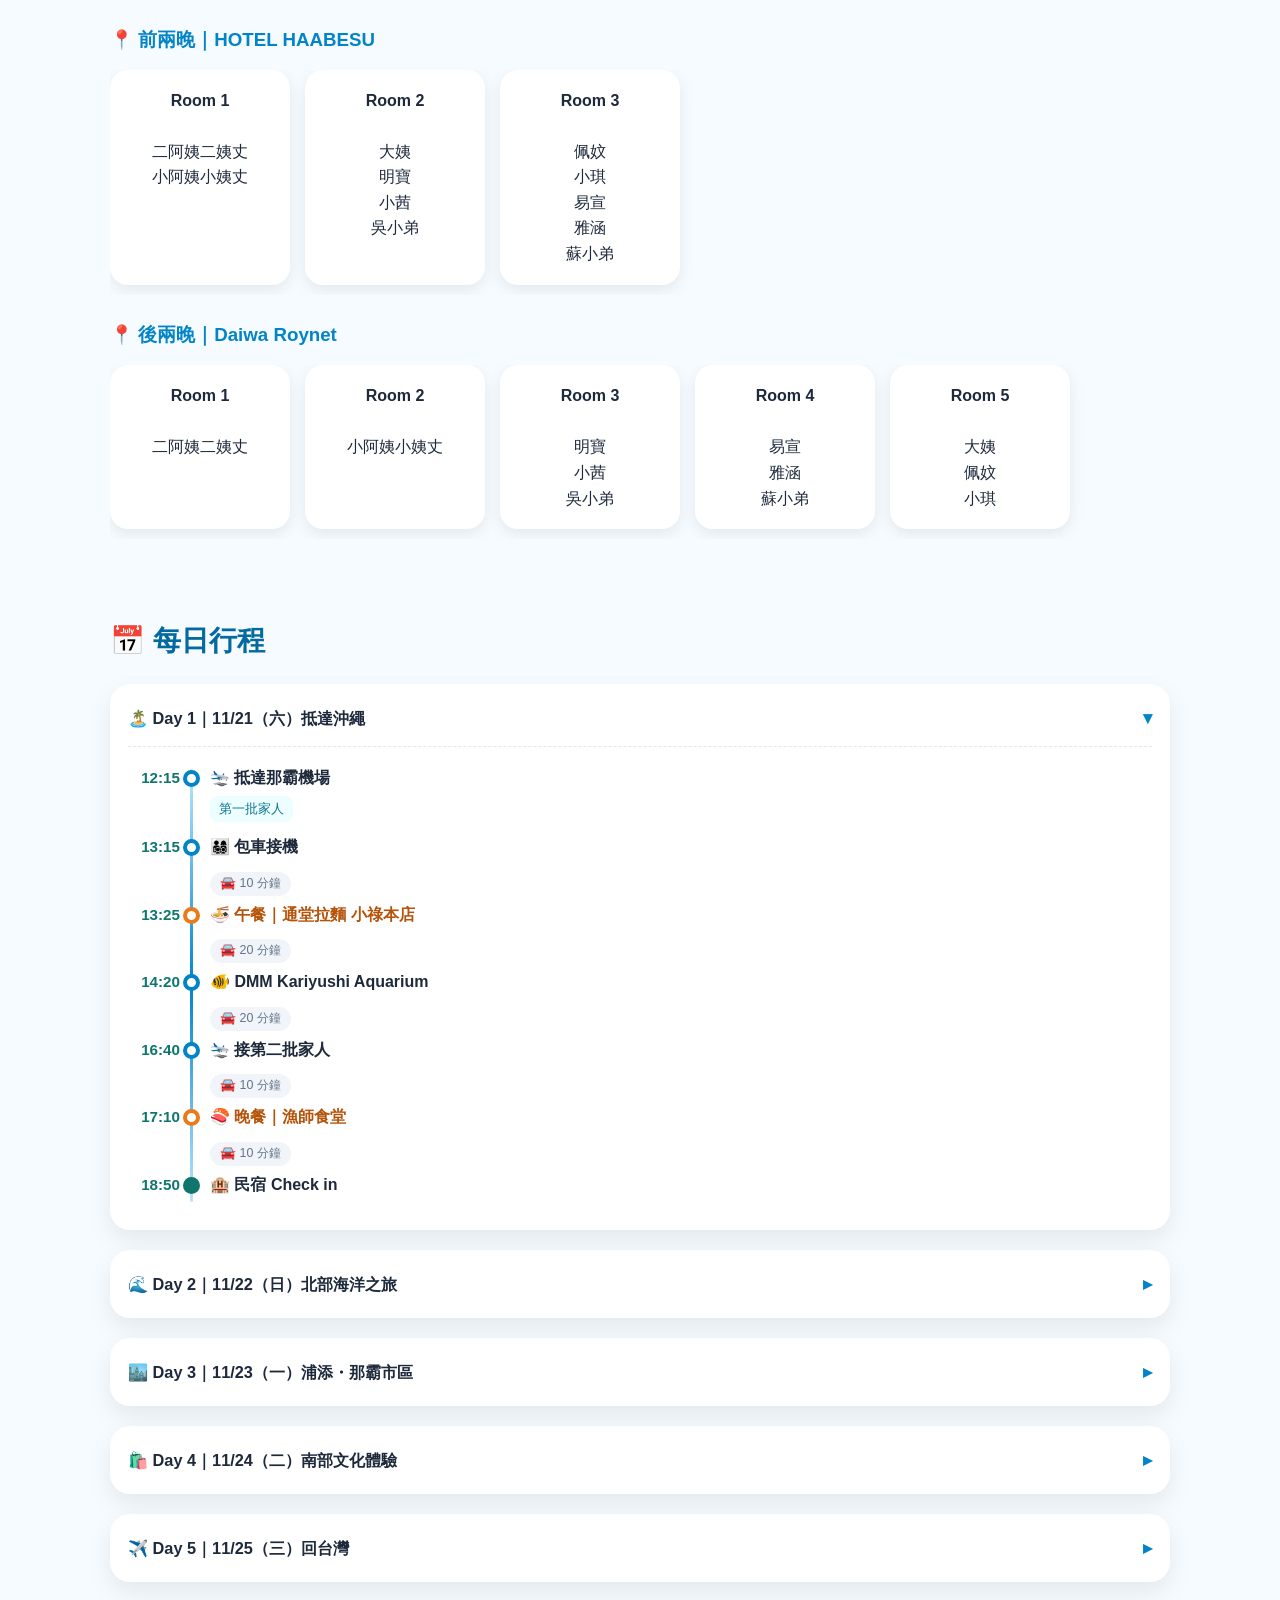
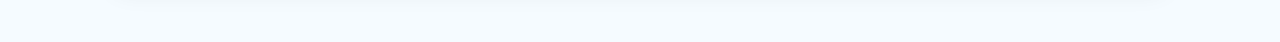
==== commit 4e7a0b15: "Update index.html" ====
--- a/index.html
+++ b/index.html
@@ -247,6 +247,20 @@
 .drive span{margin-left:82px;background:#f1f5f9;color:#64748b;font-size:.78rem;border-radius:20px;padding:2px 10px;}
 .callout{margin:6px 0 12px;background:#fffbeb;border:1px solid #fde68a;color:#92400e;border-radius:12px;padding:10px 12px;font-size:.85rem;}
 
+
+/* 美食推薦（橫向滑動） */
+.food-scroll{display:flex;gap:14px;overflow-x:auto;scroll-snap-type:x mandatory;padding:2px 2px 12px;-webkit-overflow-scrolling:touch;}
+.food-scroll::-webkit-scrollbar{display:none;}
+.food-card{flex:none;width:210px;scroll-snap-align:start;background:#fff;border-radius:20px;overflow:hidden;box-shadow:0 8px 20px rgba(0,0,0,.09);display:flex;flex-direction:column;}
+.food-photo{display:block;width:100%;height:130px;object-fit:cover;background:#e0f2fe;}
+.food-body{padding:12px 14px 14px;display:flex;flex-direction:column;flex:1;}
+.food-name{font-weight:700;font-size:1.02rem;line-height:1.35;}
+.food-meta{margin-top:6px;}
+.chip{display:inline-block;background:#ecfeff;color:#0e7490;border-radius:8px;padding:2px 8px;font-size:.78rem;margin-right:5px;}
+.chip.warm{background:#fff7ed;color:#c2410c;}
+.map-btn{margin-top:auto;padding-top:10px;}
+.map-btn a{display:inline-block;background:var(--ocean);color:#fff;text-decoration:none;font-size:.82rem;font-weight:600;border-radius:20px;padding:6px 13px;}
+
 </style>
 
 </head>
@@ -547,84 +561,51 @@
 🍜 美食推薦
 </h2>
 
-<div class="scroll-cards">
-
-<div class="small-card">
-
-<img
-src="images/通堂拉麵.jpg"
-style="
-width:100%;
-height:140px;
-object-fit:cover;
-border-radius:12px;
-margin-bottom:10px;
-">
-
-通堂拉麵
-
-<div class="small-card">
-
-<img
-src="images/豬肉蛋飯糰.jpg"
-style="
-width:100%;
-height:140px;
-object-fit:cover;
-border-radius:12px;
-margin-bottom:10px;
-">
-
-豬肉蛋飯糰
-
-</div>
-
-<div class="small-card">
-
-<img
-src="images/漁師食堂.jpg"
-style="
-width:100%;
-height:140px;
-object-fit:cover;
-border-radius:12px;
-margin-bottom:10px;
-">
-
-漁師食堂
-
-</div>
-
-<div class="small-card">
-
-<img
-src="images/琉球的牛.jpg"
-style="
-width:100%;
-height:140px;
-object-fit:cover;
-border-radius:12px;
-margin-bottom:10px;
-">
-
-琉球的牛
-
-</div>
-
-<div class="small-card">
-
-<img
-src="images/紺 Kou.jpg"
-style="
-width:100%;
-height:140px;
-object-fit:cover;
-border-radius:12px;
-margin-bottom:10px;
-">
-
-紺 Kou
-
+<div class="food-scroll">
+
+<div class="food-card">
+  <img class="food-photo" src="images/%E9%80%9A%E5%A0%82%E6%8B%89%E9%BA%B5.jpg" alt="通堂拉麵 小祿本店" loading="lazy">
+  <div class="food-body">
+    <div class="food-name">通堂拉麵 小祿本店</div>
+    <div class="food-meta"><span class="chip">拉麵</span></div>
+    <div class="map-btn"><a href="https://www.google.com/maps/search/?api=1&query=%E9%80%9A%E5%A0%82%E6%8B%89%E9%BA%B5%20%E5%B0%8F%E7%A5%BF%E6%9C%AC%E5%BA%97%20%E6%B2%96%E7%B9%A9" target="_blank" rel="noopener">📍 地圖</a></div>
+  </div>
+</div>
+
+<div class="food-card">
+  <img class="food-photo" src="images/%E8%B1%AC%E8%82%89%E8%9B%8B%E9%A3%AF%E7%B3%B0.jpg" alt="沖繩豬肉蛋飯糰 本部町店" loading="lazy">
+  <div class="food-body">
+    <div class="food-name">沖繩豬肉蛋飯糰 本部町店</div>
+    <div class="food-meta"><span class="chip">沖繩飯糰</span></div>
+    <div class="map-btn"><a href="https://www.google.com/maps/search/?api=1&query=%E6%B2%96%E7%B9%A9%E8%B1%AC%E8%82%89%E8%9B%8B%E9%A3%AF%E7%B3%B0%20%E6%9C%AC%E9%83%A8%E7%94%BA%E5%BA%97" target="_blank" rel="noopener">📍 地圖</a></div>
+  </div>
+</div>
+
+<div class="food-card">
+  <img class="food-photo" src="images/%E6%BC%81%E5%B8%AB%E9%A3%9F%E5%A0%82.jpg" alt="漁師食堂" loading="lazy">
+  <div class="food-body">
+    <div class="food-name">漁師食堂</div>
+    <div class="food-meta"><span class="chip">海鮮</span></div>
+    <div class="map-btn"><a href="https://www.google.com/maps/search/?api=1&query=%E6%BC%81%E5%B8%AB%E9%A3%9F%E5%A0%82%20%E6%B2%96%E7%B9%A9" target="_blank" rel="noopener">📍 地圖</a></div>
+  </div>
+</div>
+
+<div class="food-card">
+  <img class="food-photo" src="images/%E7%90%89%E7%90%83%E7%9A%84%E7%89%9B.jpg" alt="琉球的牛 久茂地店" loading="lazy">
+  <div class="food-body">
+    <div class="food-name">琉球的牛 久茂地店</div>
+    <div class="food-meta"><span class="chip">燒肉</span><span class="chip warm">需訂位</span></div>
+    <div class="map-btn"><a href="https://www.google.com/maps/search/?api=1&query=%E7%90%89%E7%90%83%E3%81%AE%E7%89%9B%20%E4%B9%85%E8%8C%82%E5%9C%B0%E5%BA%97%20%E9%82%A3%E8%A6%87" target="_blank" rel="noopener">📍 地圖</a></div>
+  </div>
+</div>
+
+<div class="food-card">
+  <img class="food-photo" src="images/%E7%B4%BA%20Kou.jpg" alt="紺 Kou 東町本店" loading="lazy">
+  <div class="food-body">
+    <div class="food-name">紺 Kou 東町本店</div>
+    <div class="food-meta"><span class="chip">涮涮鍋</span></div>
+    <div class="map-btn"><a href="https://www.google.com/maps/search/?api=1&query=%E7%B4%BA%20Kou%20%E6%9D%B1%E7%94%BA%E6%9C%AC%E5%BA%97%20%E9%82%A3%E8%A6%87" target="_blank" rel="noopener">📍 地圖</a></div>
+  </div>
 </div>
 
 </div>
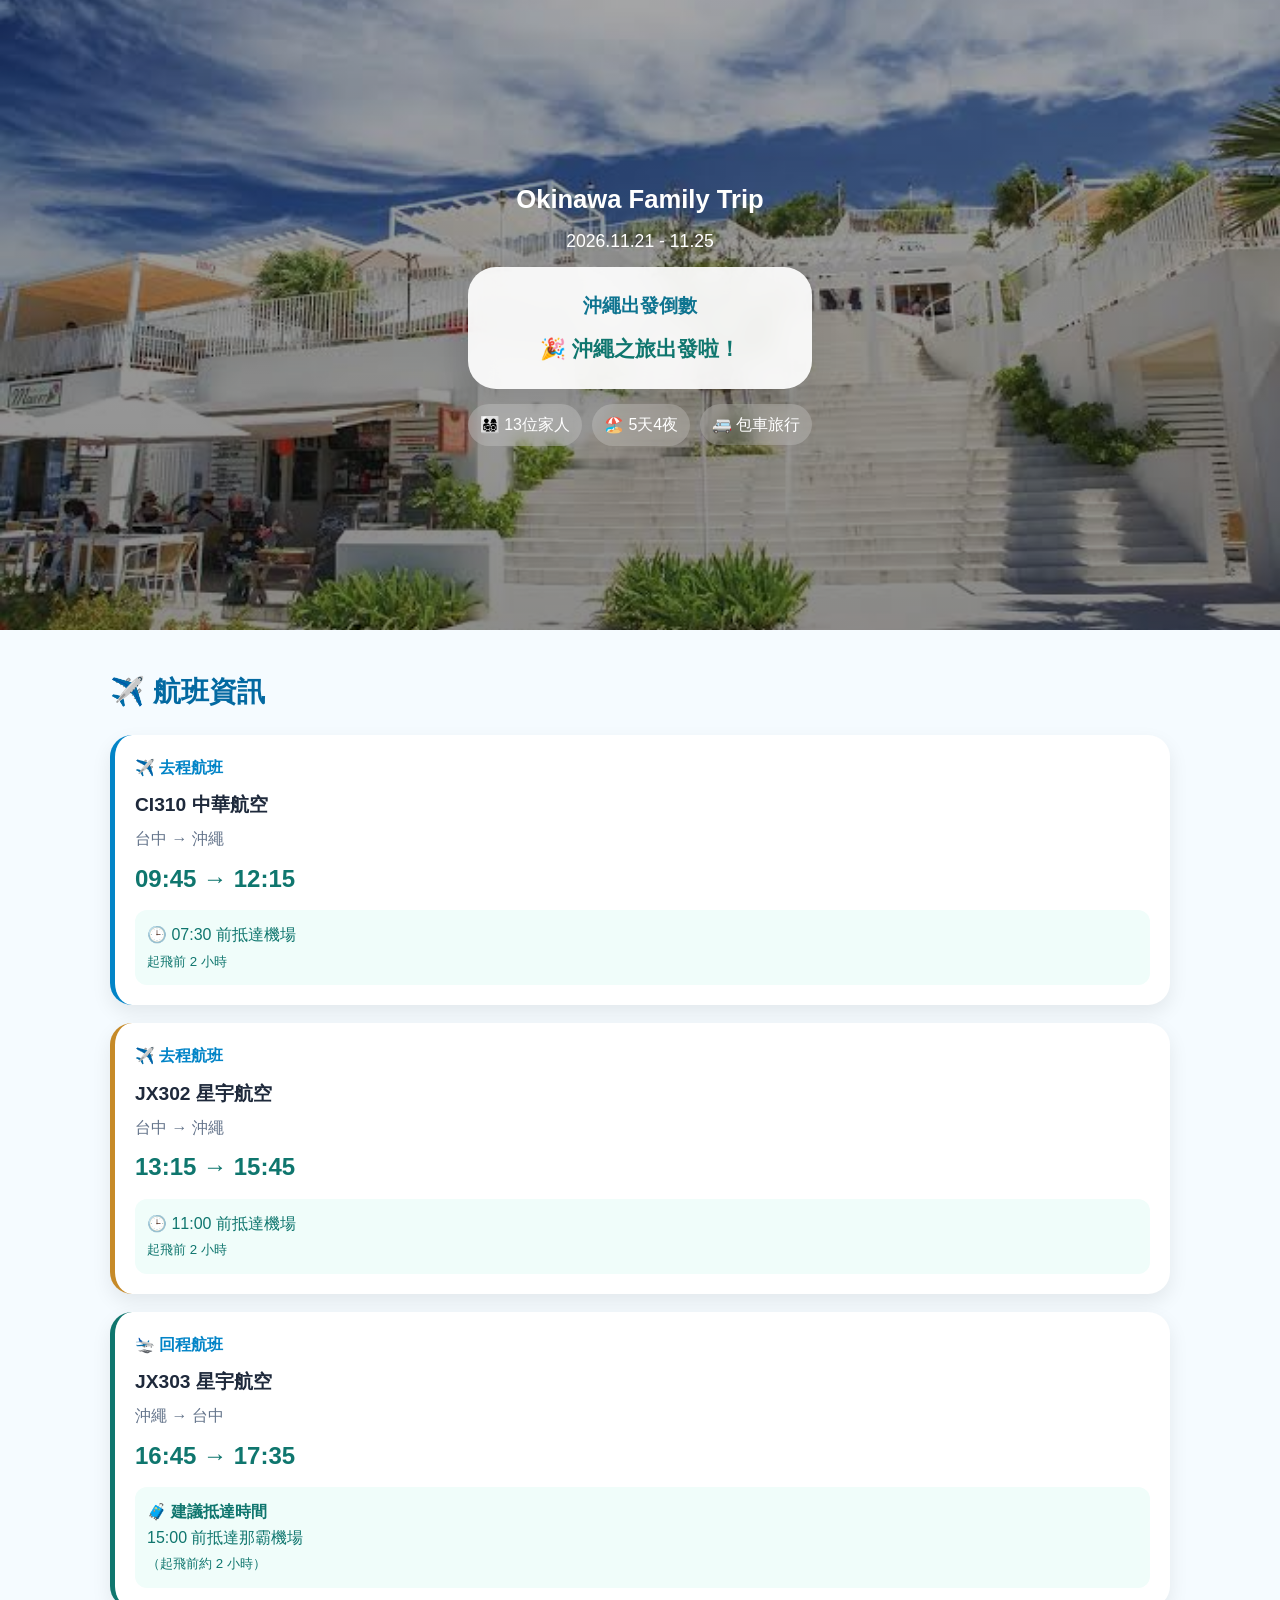
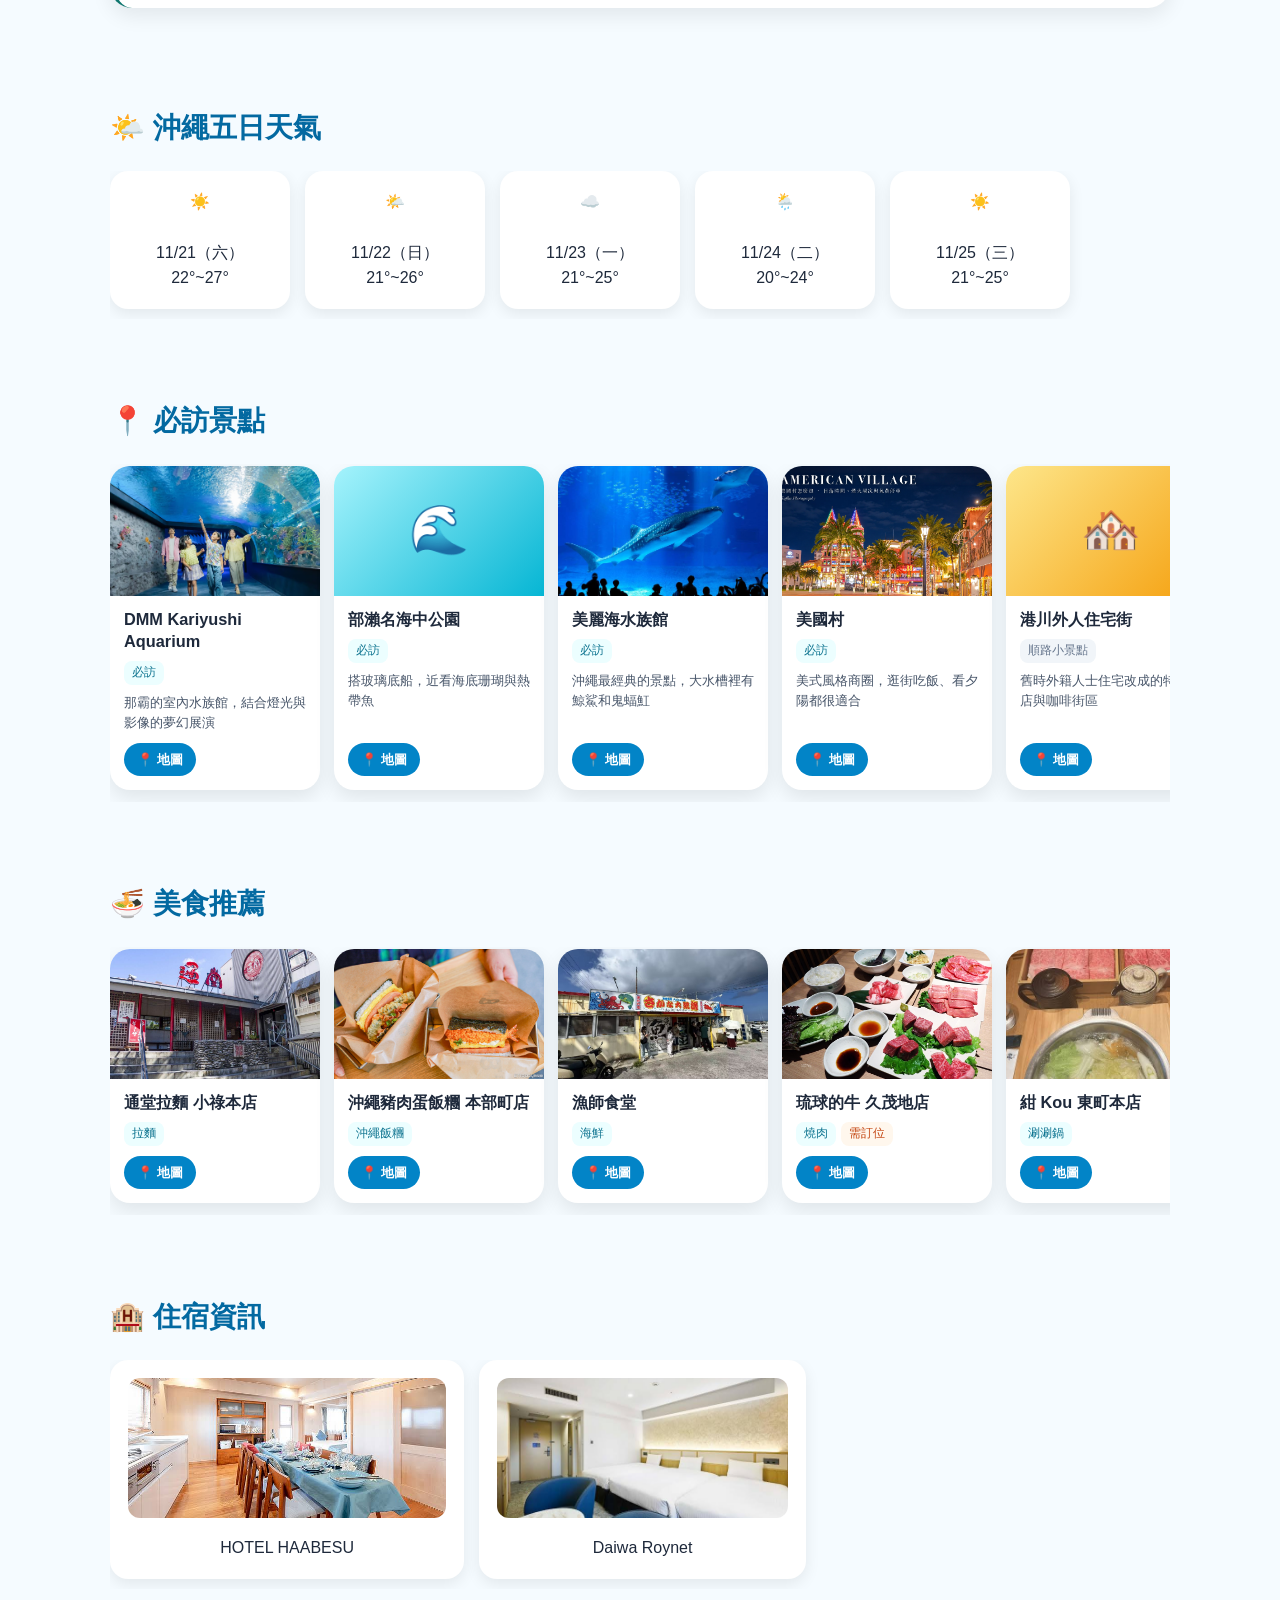
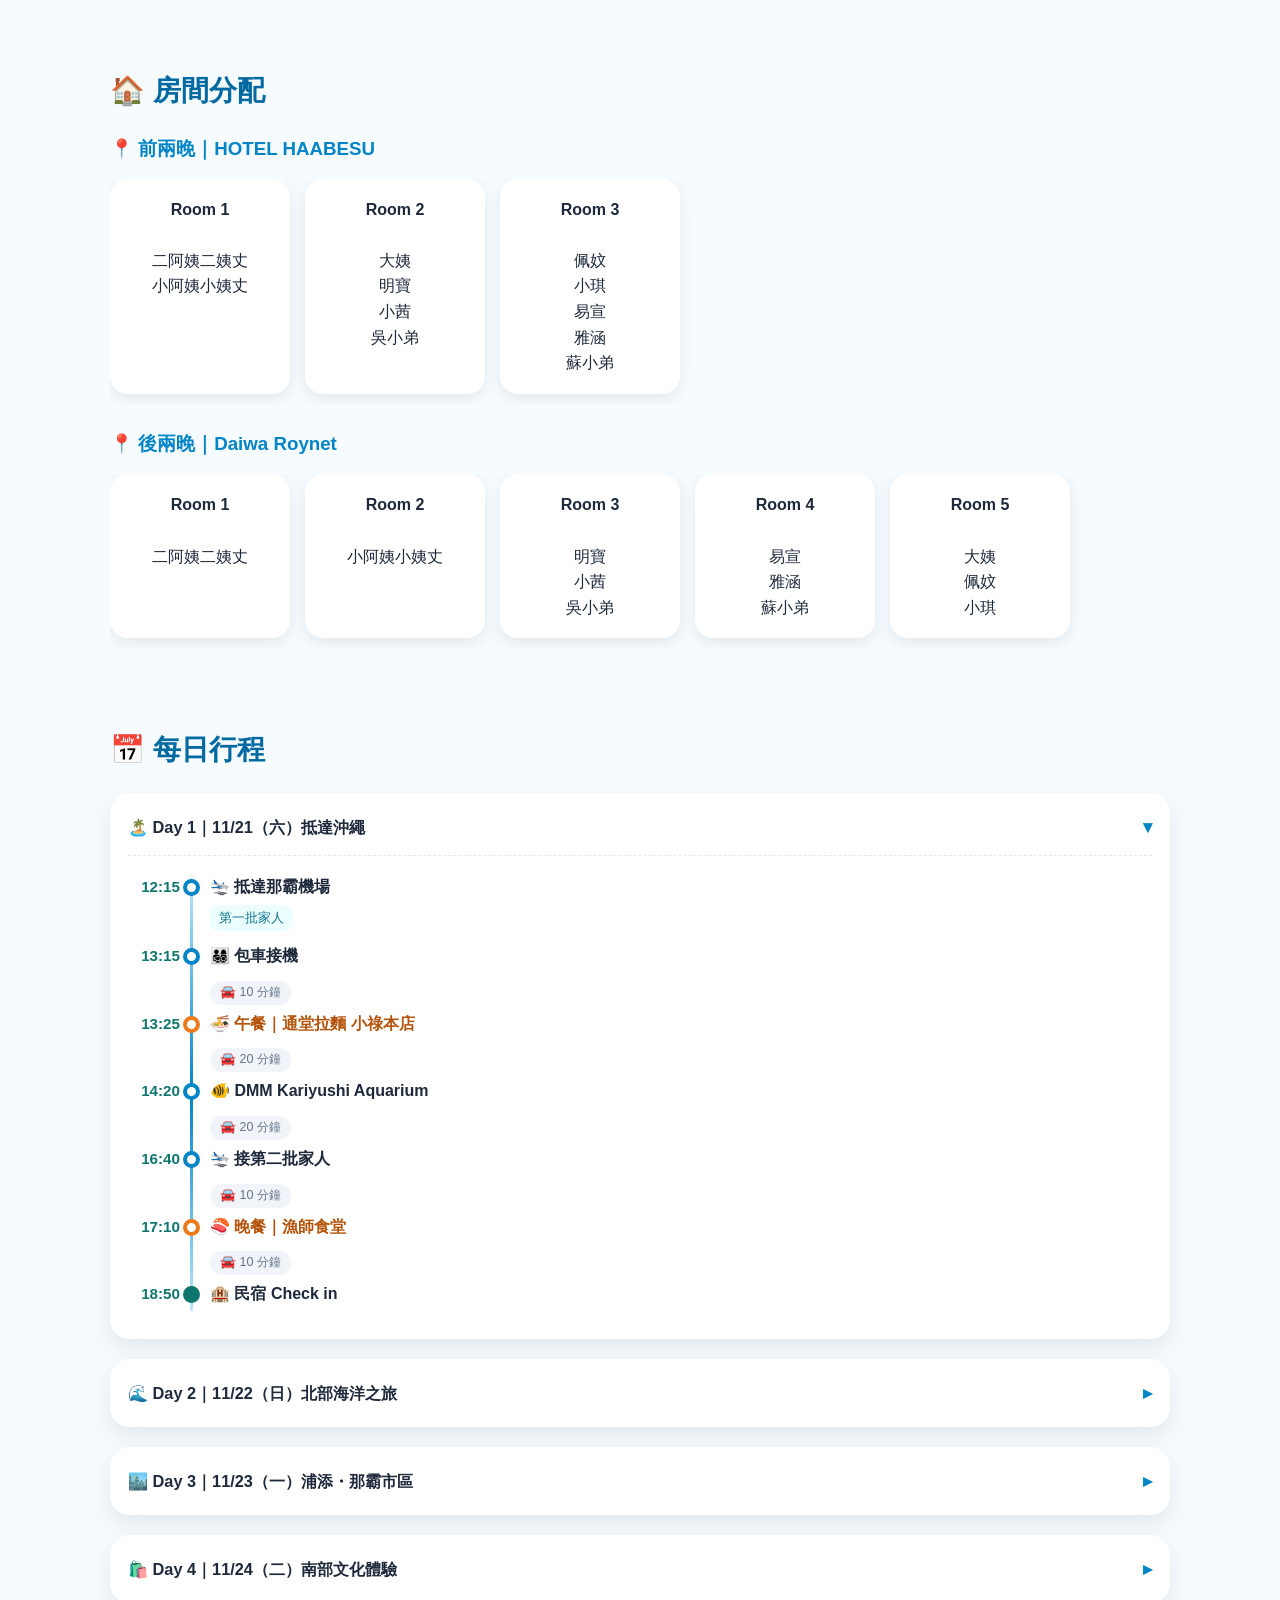
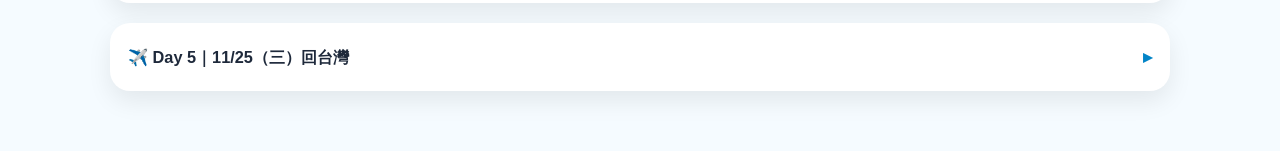
==== commit 717dcfd3: "Update index.html" ====
--- a/index.html
+++ b/index.html
@@ -261,6 +261,22 @@
 .map-btn{margin-top:auto;padding-top:10px;}
 .map-btn a{display:inline-block;background:var(--ocean);color:#fff;text-decoration:none;font-size:.82rem;font-weight:600;border-radius:20px;padding:6px 13px;}
 
+
+/* 景點推薦（橫向滑動） */
+.spot-scroll{display:flex;gap:14px;overflow-x:auto;scroll-snap-type:x mandatory;padding:2px 2px 12px;-webkit-overflow-scrolling:touch;}
+.spot-scroll::-webkit-scrollbar{display:none;}
+.spot-card{flex:none;width:210px;scroll-snap-align:start;background:#fff;border-radius:20px;overflow:hidden;box-shadow:0 8px 20px rgba(0,0,0,.09);display:flex;flex-direction:column;}
+.spot-photo{display:block;width:100%;height:130px;object-fit:cover;background:#e0f2fe;}
+.spot-photo.ph{display:flex;align-items:center;justify-content:center;font-size:3rem;}
+.spot-body{padding:12px 14px 14px;display:flex;flex-direction:column;flex:1;}
+.spot-name{font-weight:700;font-size:1.02rem;line-height:1.35;}
+.spot-meta{margin-top:6px;}
+.spot-desc{margin-top:8px;font-size:.84rem;color:#475569;line-height:1.5;}
+.chip{display:inline-block;background:#ecfeff;color:#0e7490;border-radius:8px;padding:2px 8px;font-size:.78rem;margin-right:5px;}
+.chip.soft{background:#f1f5f9;color:#64748b;}
+.map-btn{margin-top:auto;padding-top:10px;}
+.map-btn a{display:inline-block;background:var(--ocean);color:#fff;text-decoration:none;font-size:.82rem;font-weight:600;border-radius:20px;padding:6px 13px;}
+
 </style>
 
 </head>
@@ -451,102 +467,116 @@
 📍 必訪景點
 </h2>
 
-<div class="scroll-cards">
-
-<div class="small-card">
-
-<img
-src="images/dmm_kariyushi_aquarium.jpg"
-style="
-width:100%;
-height:140px;
-object-fit:cover;
-border-radius:12px;
-margin-bottom:10px;
-">
-
-DMM Aquarium
-
-</div>
-
-<div class="small-card">
-
-<img
-src="images/美麗海水族館.jpg"
-style="
-width:100%;
-height:140px;
-object-fit:cover;
-border-radius:12px;
-margin-bottom:10px;
-">
-
-美麗海水族館
-
-</div>
-
-<div class="small-card">
-
-<img
-src="images/美國村.jpg"
-style="
-width:100%;
-height:140px;
-object-fit:cover;
-border-radius:12px;
-margin-bottom:10px;
-">
-
-美國村
-
-</div>
-
-<div class="small-card">
-
-<img
-src="images/波上宮.jpg"
-style="
-width:100%;
-height:140px;
-object-fit:cover;
-border-radius:12px;
-margin-bottom:10px;
-">
-
-波上宮
-
-</div>
-
-<div class="small-card">
-
-<img
-src="images/國際通.jpg"
-style="
-width:100%;
-height:140px;
-object-fit:cover;
-border-radius:12px;
-margin-bottom:10px;
-">
-
-國際通
-
-</div>
-
-<div class="small-card">
-
-<img
-src="images/瀨長島.jpg"
-style="
-width:100%;
-height:140px;
-object-fit:cover;
-border-radius:12px;
-margin-bottom:10px;
-">
-
-瀨長島
-
+<div class="spot-scroll">
+
+<div class="spot-card">
+  <img class="spot-photo" src="images/dmm_kariyushi_aquarium.jpg" alt="DMM Kariyushi Aquarium" loading="lazy">
+  <div class="spot-body">
+    <div class="spot-name">DMM Kariyushi Aquarium</div>
+    <div class="spot-meta"><span class="chip">必訪</span></div>
+    <div class="spot-desc">那霸的室內水族館，結合燈光與影像的夢幻展演</div>
+    <div class="map-btn"><a href="https://www.google.com/maps/search/?api=1&query=DMM%20Kariyushi%20Aquarium%20%E6%B2%96%E7%B9%A9" target="_blank" rel="noopener">📍 地圖</a></div>
+  </div>
+</div>
+
+<div class="spot-card">
+  <div class="spot-photo ph" style="background:linear-gradient(135deg,#a5f3fc,#06b6d4)">🌊</div>
+  <div class="spot-body">
+    <div class="spot-name">部瀨名海中公園</div>
+    <div class="spot-meta"><span class="chip">必訪</span></div>
+    <div class="spot-desc">搭玻璃底船，近看海底珊瑚與熱帶魚</div>
+    <div class="map-btn"><a href="https://www.google.com/maps/search/?api=1&query=%E9%83%A8%E7%80%A8%E5%90%8D%E6%B5%B7%E4%B8%AD%E5%85%AC%E5%9C%92%20%E6%B2%96%E7%B9%A9" target="_blank" rel="noopener">📍 地圖</a></div>
+  </div>
+</div>
+
+<div class="spot-card">
+  <img class="spot-photo" src="images/%E7%BE%8E%E9%BA%97%E6%B5%B7%E6%B0%B4%E6%97%8F%E9%A4%A8.jpg" alt="美麗海水族館" loading="lazy">
+  <div class="spot-body">
+    <div class="spot-name">美麗海水族館</div>
+    <div class="spot-meta"><span class="chip">必訪</span></div>
+    <div class="spot-desc">沖繩最經典的景點，大水槽裡有鯨鯊和鬼蝠魟</div>
+    <div class="map-btn"><a href="https://www.google.com/maps/search/?api=1&query=%E6%B2%96%E7%B9%A9%E7%BE%8E%E9%BA%97%E6%B5%B7%E6%B0%B4%E6%97%8F%E9%A4%A8" target="_blank" rel="noopener">📍 地圖</a></div>
+  </div>
+</div>
+
+<div class="spot-card">
+  <img class="spot-photo" src="images/%E7%BE%8E%E5%9C%8B%E6%9D%91.jpg" alt="美國村" loading="lazy">
+  <div class="spot-body">
+    <div class="spot-name">美國村</div>
+    <div class="spot-meta"><span class="chip">必訪</span></div>
+    <div class="spot-desc">美式風格商圈，逛街吃飯、看夕陽都很適合</div>
+    <div class="map-btn"><a href="https://www.google.com/maps/search/?api=1&query=%E5%8C%97%E8%B0%B7%E7%BE%8E%E5%9C%8B%E6%9D%91%20%E6%B2%96%E7%B9%A9" target="_blank" rel="noopener">📍 地圖</a></div>
+  </div>
+</div>
+
+<div class="spot-card">
+  <div class="spot-photo ph" style="background:linear-gradient(135deg,#fde68a,#f59e0b)">🏘️</div>
+  <div class="spot-body">
+    <div class="spot-name">港川外人住宅街</div>
+    <div class="spot-meta"><span class="chip soft">順路小景點</span></div>
+    <div class="spot-desc">舊時外籍人士住宅改成的特色小店與咖啡街區</div>
+    <div class="map-btn"><a href="https://www.google.com/maps/search/?api=1&query=%E6%B8%AF%E5%B7%9D%E5%A4%96%E4%BA%BA%E4%BD%8F%E5%AE%85%E8%A1%97%20%E6%B2%96%E7%B9%A9" target="_blank" rel="noopener">📍 地圖</a></div>
+  </div>
+</div>
+
+<div class="spot-card">
+  <div class="spot-photo ph" style="background:linear-gradient(135deg,#e9d5ff,#a855f7)">🏯</div>
+  <div class="spot-body">
+    <div class="spot-name">達摩寺</div>
+    <div class="spot-meta"><span class="chip soft">順路小景點</span></div>
+    <div class="spot-desc">以達摩為主題的寺廟，順路走走參拜</div>
+    <div class="map-btn"><a href="https://www.google.com/maps/search/?api=1&query=%E9%81%94%E6%91%A9%E5%AF%BA%20%E6%B5%A6%E6%B7%BB%20%E6%B2%96%E7%B9%A9" target="_blank" rel="noopener">📍 地圖</a></div>
+  </div>
+</div>
+
+<div class="spot-card">
+  <img class="spot-photo" src="images/%E6%B3%A2%E4%B8%8A%E5%AE%AE.jpg" alt="波上宮" loading="lazy">
+  <div class="spot-body">
+    <div class="spot-name">波上宮</div>
+    <div class="spot-meta"><span class="chip">必訪</span></div>
+    <div class="spot-desc">建在海邊崖上的神社，是沖繩最具代表性的神社</div>
+    <div class="map-btn"><a href="https://www.google.com/maps/search/?api=1&query=%E6%B3%A2%E4%B8%8A%E5%AE%AE%20%E9%82%A3%E9%9C%B8" target="_blank" rel="noopener">📍 地圖</a></div>
+  </div>
+</div>
+
+<div class="spot-card">
+  <div class="spot-photo ph" style="background:linear-gradient(135deg,#d9f99d,#65a30d)">🕳️</div>
+  <div class="spot-body">
+    <div class="spot-name">玉泉洞</div>
+    <div class="spot-meta"><span class="chip">必訪</span></div>
+    <div class="spot-desc">大型鐘乳石洞，走進地底欣賞自然奇景</div>
+    <div class="map-btn"><a href="https://www.google.com/maps/search/?api=1&query=%E7%8E%89%E6%B3%89%E6%B4%9E%20%E6%B2%96%E7%B9%A9%E4%B8%96%E7%95%8C" target="_blank" rel="noopener">📍 地圖</a></div>
+  </div>
+</div>
+
+<div class="spot-card">
+  <img class="spot-photo" src="images/%E5%9C%8B%E9%9A%9B%E9%80%9A.jpg" alt="國際通" loading="lazy">
+  <div class="spot-body">
+    <div class="spot-name">國際通</div>
+    <div class="spot-meta"><span class="chip">必訪</span></div>
+    <div class="spot-desc">那霸最熱鬧的大街，伴手禮和小吃一次逛完</div>
+    <div class="map-btn"><a href="https://www.google.com/maps/search/?api=1&query=%E5%9C%8B%E9%9A%9B%E9%80%9A%20%E9%82%A3%E9%9C%B8" target="_blank" rel="noopener">📍 地圖</a></div>
+  </div>
+</div>
+
+<div class="spot-card">
+  <div class="spot-photo ph" style="background:linear-gradient(135deg,#bfdbfe,#3b82f6)">🐟</div>
+  <div class="spot-body">
+    <div class="spot-name">泊港漁市場</div>
+    <div class="spot-meta"><span class="chip soft">順路小景點</span></div>
+    <div class="spot-desc">在地漁市場，感受沖繩的海鮮與生活氣息</div>
+    <div class="map-btn"><a href="https://www.google.com/maps/search/?api=1&query=%E6%B3%8A%E6%B8%AF%E6%BC%81%E5%B8%82%E5%A0%B4%20%E9%82%A3%E9%9C%B8" target="_blank" rel="noopener">📍 地圖</a></div>
+  </div>
+</div>
+
+<div class="spot-card">
+  <img class="spot-photo" src="images/%E7%80%A8%E9%95%B7%E5%B3%B6.jpg" alt="瀨長島" loading="lazy">
+  <div class="spot-body">
+    <div class="spot-name">瀨長島</div>
+    <div class="spot-meta"><span class="chip">必訪</span></div>
+    <div class="spot-desc">海邊的白色露台，飛機從頭頂起降，日落特別美</div>
+    <div class="map-btn"><a href="https://www.google.com/maps/search/?api=1&query=%E7%80%A8%E9%95%B7%E5%B3%B6%20Umikaji%20Terrace" target="_blank" rel="noopener">📍 地圖</a></div>
+  </div>
 </div>
 
 </div>
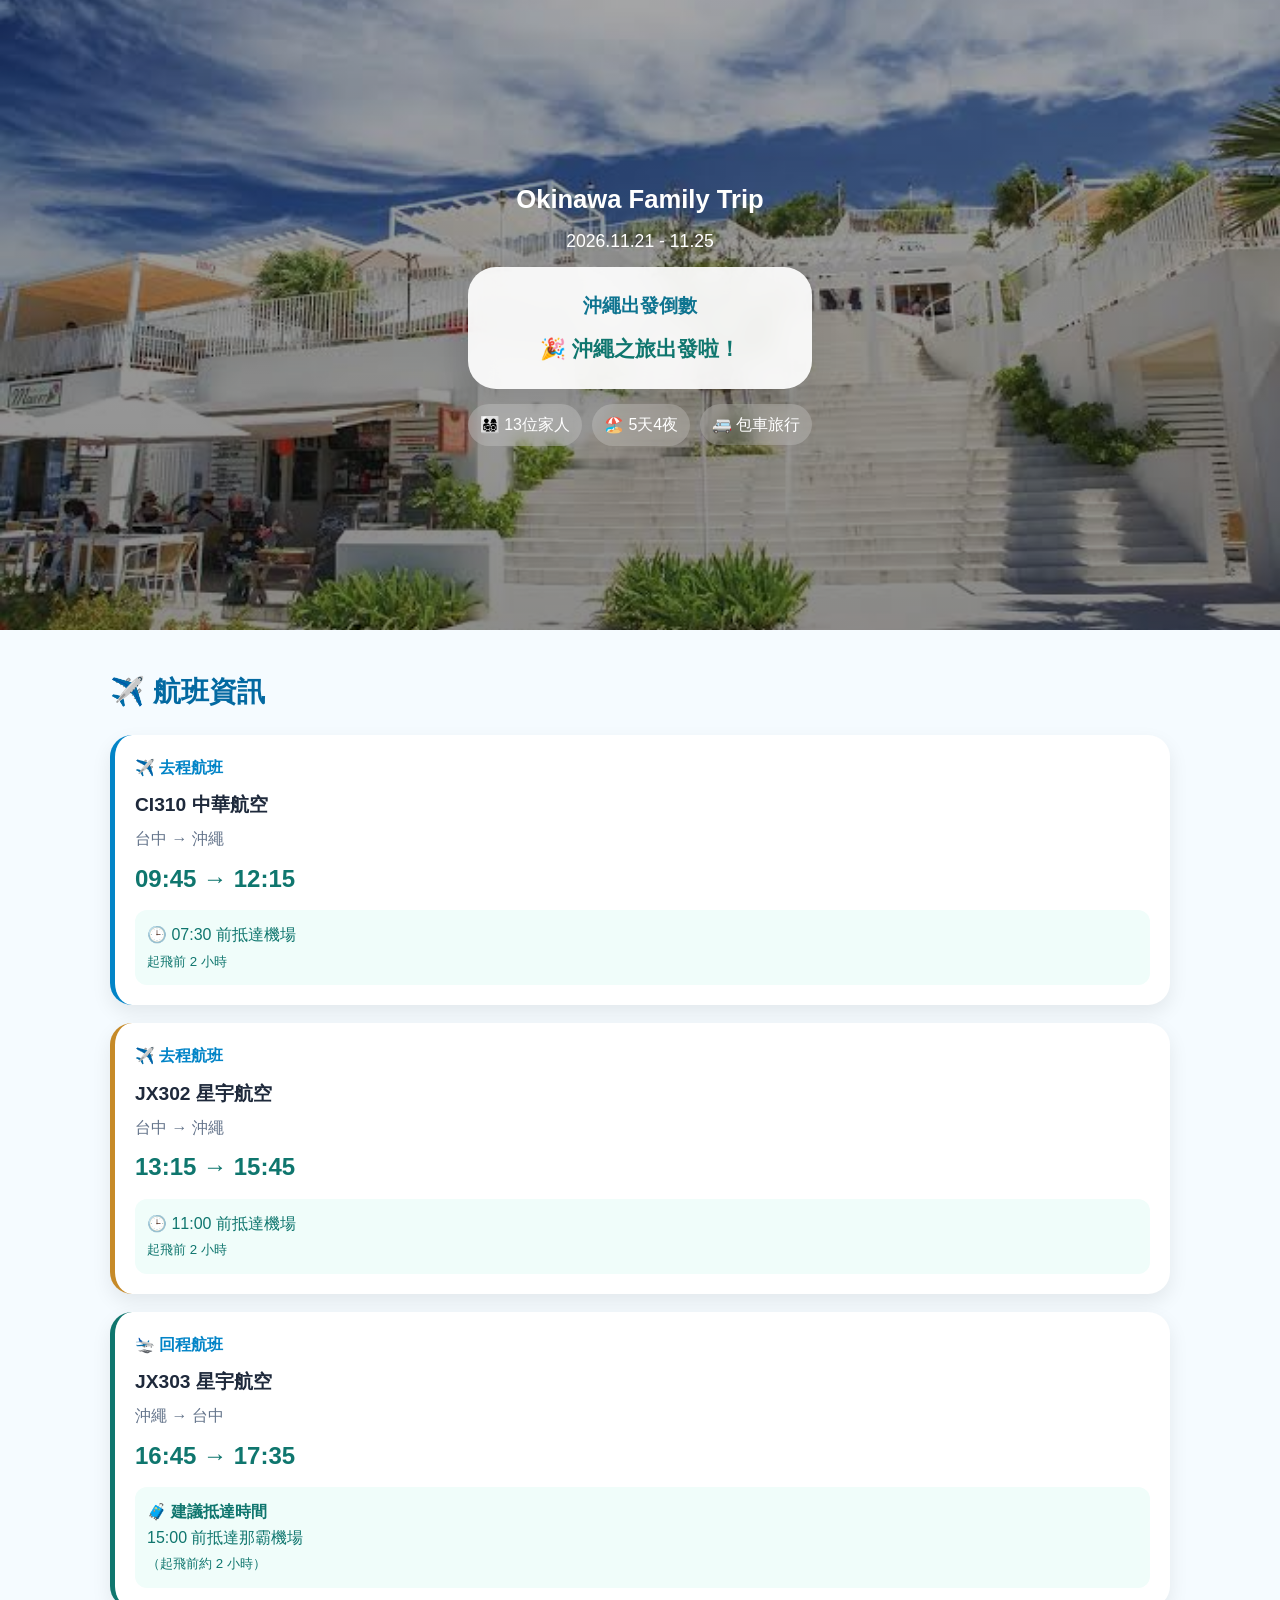
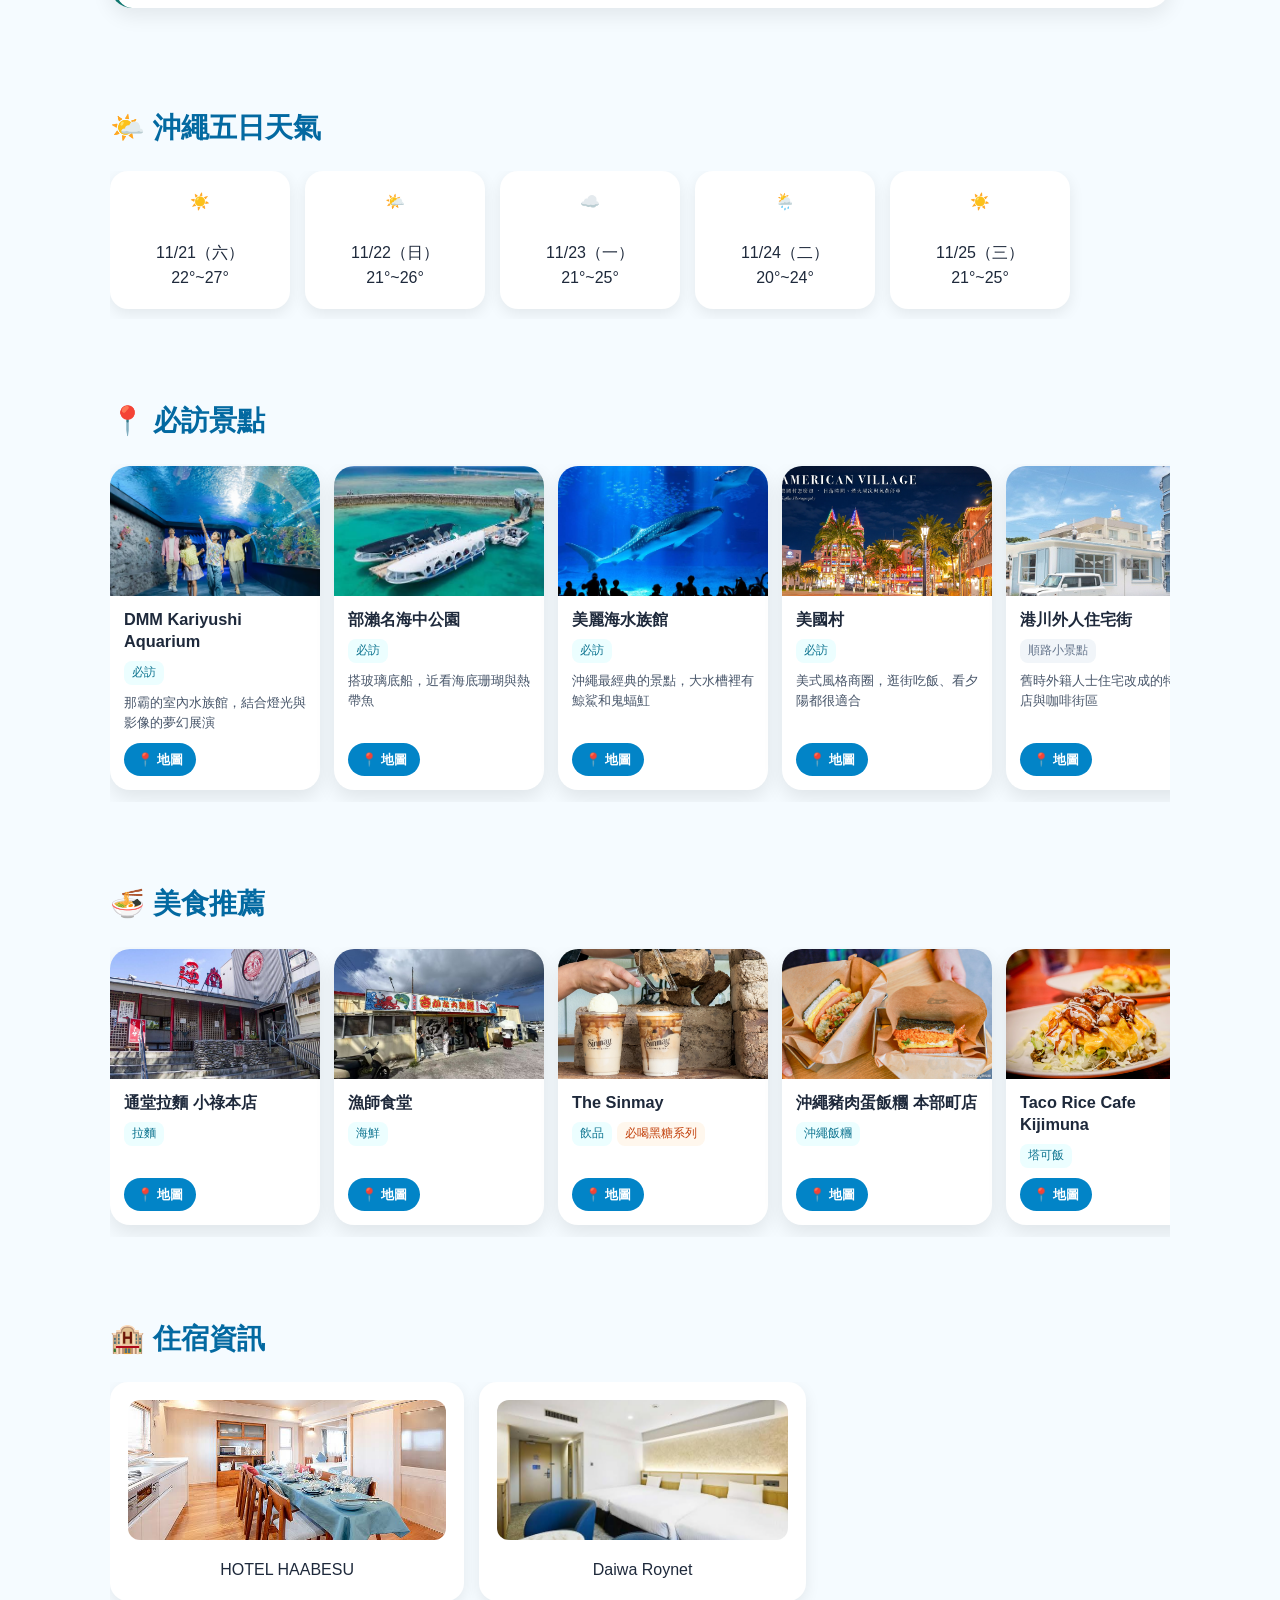
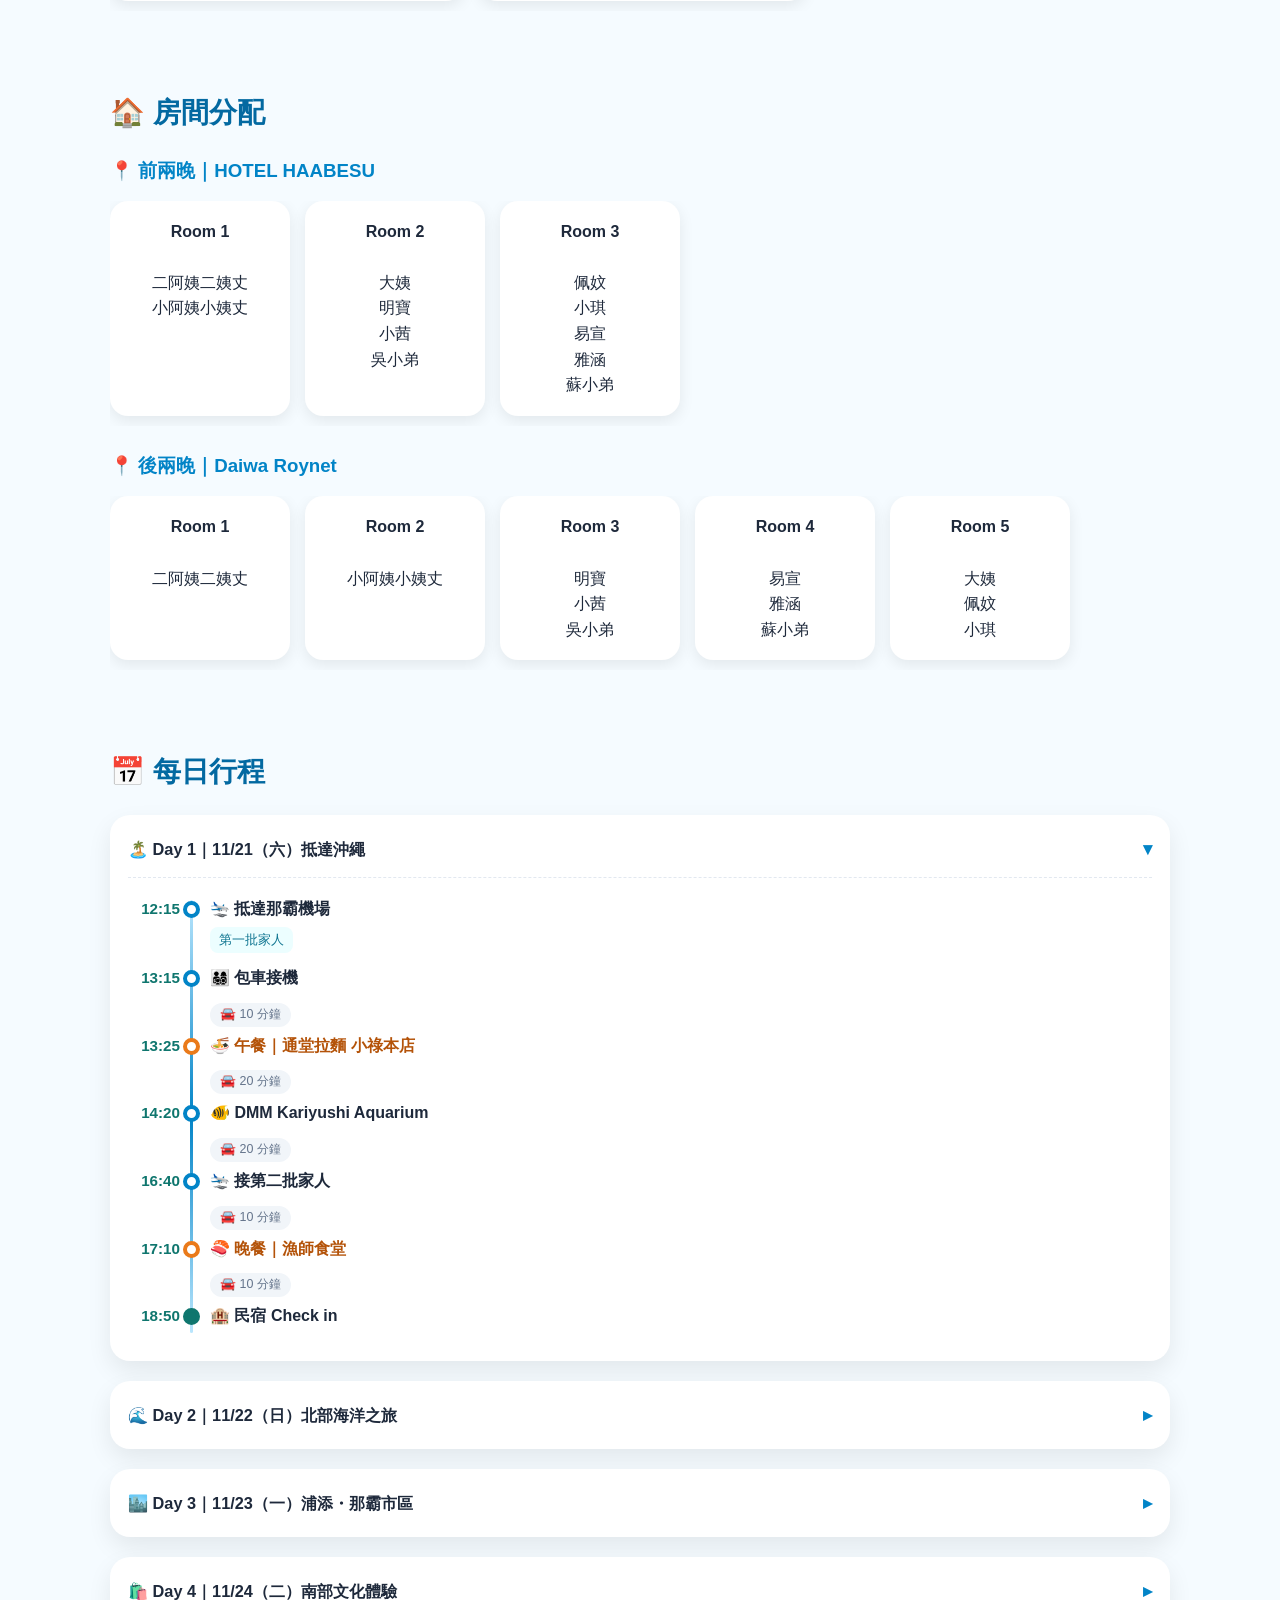
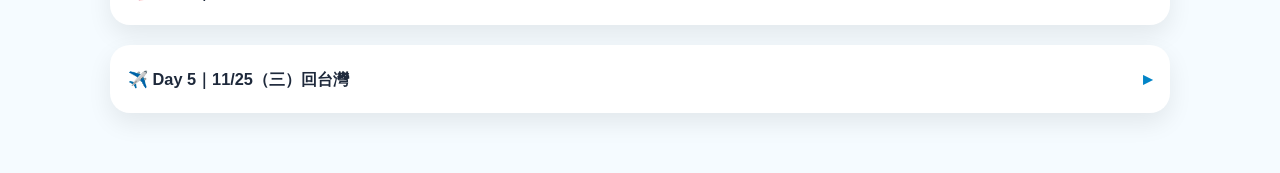
==== commit 76fa092b: "Update index.html" ====
--- a/index.html
+++ b/index.html
@@ -248,32 +248,18 @@
 .callout{margin:6px 0 12px;background:#fffbeb;border:1px solid #fde68a;color:#92400e;border-radius:12px;padding:10px 12px;font-size:.85rem;}
 
 
-/* 美食推薦（橫向滑動） */
-.food-scroll{display:flex;gap:14px;overflow-x:auto;scroll-snap-type:x mandatory;padding:2px 2px 12px;-webkit-overflow-scrolling:touch;}
-.food-scroll::-webkit-scrollbar{display:none;}
-.food-card{flex:none;width:210px;scroll-snap-align:start;background:#fff;border-radius:20px;overflow:hidden;box-shadow:0 8px 20px rgba(0,0,0,.09);display:flex;flex-direction:column;}
-.food-photo{display:block;width:100%;height:130px;object-fit:cover;background:#e0f2fe;}
-.food-body{padding:12px 14px 14px;display:flex;flex-direction:column;flex:1;}
-.food-name{font-weight:700;font-size:1.02rem;line-height:1.35;}
-.food-meta{margin-top:6px;}
-.chip{display:inline-block;background:#ecfeff;color:#0e7490;border-radius:8px;padding:2px 8px;font-size:.78rem;margin-right:5px;}
-.chip.warm{background:#fff7ed;color:#c2410c;}
-.map-btn{margin-top:auto;padding-top:10px;}
-.map-btn a{display:inline-block;background:var(--ocean);color:#fff;text-decoration:none;font-size:.82rem;font-weight:600;border-radius:20px;padding:6px 13px;}
-
-
-/* 景點推薦（橫向滑動） */
-.spot-scroll{display:flex;gap:14px;overflow-x:auto;scroll-snap-type:x mandatory;padding:2px 2px 12px;-webkit-overflow-scrolling:touch;}
-.spot-scroll::-webkit-scrollbar{display:none;}
-.spot-card{flex:none;width:210px;scroll-snap-align:start;background:#fff;border-radius:20px;overflow:hidden;box-shadow:0 8px 20px rgba(0,0,0,.09);display:flex;flex-direction:column;}
-.spot-photo{display:block;width:100%;height:130px;object-fit:cover;background:#e0f2fe;}
-.spot-photo.ph{display:flex;align-items:center;justify-content:center;font-size:3rem;}
-.spot-body{padding:12px 14px 14px;display:flex;flex-direction:column;flex:1;}
-.spot-name{font-weight:700;font-size:1.02rem;line-height:1.35;}
-.spot-meta{margin-top:6px;}
+/* 景點・美食 橫向滑動卡片 */
+.spot-scroll,.food-scroll{display:flex;gap:14px;overflow-x:auto;scroll-snap-type:x mandatory;padding:2px 2px 12px;-webkit-overflow-scrolling:touch;}
+.spot-scroll::-webkit-scrollbar,.food-scroll::-webkit-scrollbar{display:none;}
+.spot-card,.food-card{flex:none;width:210px;scroll-snap-align:start;background:#fff;border-radius:20px;overflow:hidden;box-shadow:0 8px 20px rgba(0,0,0,.09);display:flex;flex-direction:column;}
+.spot-photo,.food-photo{display:block;width:100%;height:130px;object-fit:cover;background:#e0f2fe;}
+.spot-body,.food-body{padding:12px 14px 14px;display:flex;flex-direction:column;flex:1;}
+.spot-name,.food-name{font-weight:700;font-size:1.02rem;line-height:1.35;}
+.spot-meta,.food-meta{margin-top:6px;}
 .spot-desc{margin-top:8px;font-size:.84rem;color:#475569;line-height:1.5;}
 .chip{display:inline-block;background:#ecfeff;color:#0e7490;border-radius:8px;padding:2px 8px;font-size:.78rem;margin-right:5px;}
 .chip.soft{background:#f1f5f9;color:#64748b;}
+.chip.warm{background:#fff7ed;color:#c2410c;}
 .map-btn{margin-top:auto;padding-top:10px;}
 .map-btn a{display:inline-block;background:var(--ocean);color:#fff;text-decoration:none;font-size:.82rem;font-weight:600;border-radius:20px;padding:6px 13px;}
 
@@ -480,7 +466,7 @@
 </div>
 
 <div class="spot-card">
-  <div class="spot-photo ph" style="background:linear-gradient(135deg,#a5f3fc,#06b6d4)">🌊</div>
+  <img class="spot-photo" src="images/%E9%83%A8%E7%80%A8%E5%90%8D%E6%B5%B7%E4%B8%AD%E5%85%AC%E5%9C%92.jpg" alt="部瀨名海中公園" loading="lazy">
   <div class="spot-body">
     <div class="spot-name">部瀨名海中公園</div>
     <div class="spot-meta"><span class="chip">必訪</span></div>
@@ -510,7 +496,7 @@
 </div>
 
 <div class="spot-card">
-  <div class="spot-photo ph" style="background:linear-gradient(135deg,#fde68a,#f59e0b)">🏘️</div>
+  <img class="spot-photo" src="images/%E6%B8%AF%E5%B7%9D%E5%A4%96%E4%BA%BA%E4%BD%8F%E5%AE%85%E8%A1%97.jpg" alt="港川外人住宅街" loading="lazy">
   <div class="spot-body">
     <div class="spot-name">港川外人住宅街</div>
     <div class="spot-meta"><span class="chip soft">順路小景點</span></div>
@@ -520,7 +506,17 @@
 </div>
 
 <div class="spot-card">
-  <div class="spot-photo ph" style="background:linear-gradient(135deg,#e9d5ff,#a855f7)">🏯</div>
+  <img class="spot-photo" src="images/SAN-A%20PARCO%20CITY.png" alt="SAN-A PARCO CITY" loading="lazy">
+  <div class="spot-body">
+    <div class="spot-name">SAN-A PARCO CITY</div>
+    <div class="spot-meta"><span class="chip soft">購物</span></div>
+    <div class="spot-desc">大型購物商場，逛街、用餐一次搞定</div>
+    <div class="map-btn"><a href="https://www.google.com/maps/search/?api=1&query=SAN-A%20PARCO%20CITY%20%E6%B5%A6%E6%B7%BB" target="_blank" rel="noopener">📍 地圖</a></div>
+  </div>
+</div>
+
+<div class="spot-card">
+  <img class="spot-photo" src="images/%E9%81%94%E6%91%A9%E5%AF%BA.jpg" alt="達摩寺" loading="lazy">
   <div class="spot-body">
     <div class="spot-name">達摩寺</div>
     <div class="spot-meta"><span class="chip soft">順路小景點</span></div>
@@ -540,7 +536,7 @@
 </div>
 
 <div class="spot-card">
-  <div class="spot-photo ph" style="background:linear-gradient(135deg,#d9f99d,#65a30d)">🕳️</div>
+  <img class="spot-photo" src="images/%E7%8E%89%E6%B3%89%E6%B4%9E.jpg" alt="玉泉洞" loading="lazy">
   <div class="spot-body">
     <div class="spot-name">玉泉洞</div>
     <div class="spot-meta"><span class="chip">必訪</span></div>
@@ -560,7 +556,7 @@
 </div>
 
 <div class="spot-card">
-  <div class="spot-photo ph" style="background:linear-gradient(135deg,#bfdbfe,#3b82f6)">🐟</div>
+  <img class="spot-photo" src="images/%E6%B3%8A%E6%B8%AF%E6%BC%81%E5%B8%82%E5%A0%B4.jpg" alt="泊港漁市場" loading="lazy">
   <div class="spot-body">
     <div class="spot-name">泊港漁市場</div>
     <div class="spot-meta"><span class="chip soft">順路小景點</span></div>
@@ -603,6 +599,24 @@
 </div>
 
 <div class="food-card">
+  <img class="food-photo" src="images/%E6%BC%81%E5%B8%AB%E9%A3%9F%E5%A0%82.jpg" alt="漁師食堂" loading="lazy">
+  <div class="food-body">
+    <div class="food-name">漁師食堂</div>
+    <div class="food-meta"><span class="chip">海鮮</span></div>
+    <div class="map-btn"><a href="https://www.google.com/maps/search/?api=1&query=%E6%BC%81%E5%B8%AB%E9%A3%9F%E5%A0%82%20%E6%B2%96%E7%B9%A9" target="_blank" rel="noopener">📍 地圖</a></div>
+  </div>
+</div>
+
+<div class="food-card">
+  <img class="food-photo" src="images/The%20Sinmay.png" alt="The Sinmay" loading="lazy">
+  <div class="food-body">
+    <div class="food-name">The Sinmay</div>
+    <div class="food-meta"><span class="chip">飲品</span><span class="chip warm">必喝黑糖系列</span></div>
+    <div class="map-btn"><a href="https://www.google.com/maps/search/?api=1&query=The%20Sinmay%20%E6%B2%96%E7%B9%A9" target="_blank" rel="noopener">📍 地圖</a></div>
+  </div>
+</div>
+
+<div class="food-card">
   <img class="food-photo" src="images/%E8%B1%AC%E8%82%89%E8%9B%8B%E9%A3%AF%E7%B3%B0.jpg" alt="沖繩豬肉蛋飯糰 本部町店" loading="lazy">
   <div class="food-body">
     <div class="food-name">沖繩豬肉蛋飯糰 本部町店</div>
@@ -612,11 +626,11 @@
 </div>
 
 <div class="food-card">
-  <img class="food-photo" src="images/%E6%BC%81%E5%B8%AB%E9%A3%9F%E5%A0%82.jpg" alt="漁師食堂" loading="lazy">
+  <img class="food-photo" src="images/Taco%20Rice%20Cafe%20Kijimuna.jpg" alt="Taco Rice Cafe Kijimuna" loading="lazy">
   <div class="food-body">
-    <div class="food-name">漁師食堂</div>
-    <div class="food-meta"><span class="chip">海鮮</span></div>
-    <div class="map-btn"><a href="https://www.google.com/maps/search/?api=1&query=%E6%BC%81%E5%B8%AB%E9%A3%9F%E5%A0%82%20%E6%B2%96%E7%B9%A9" target="_blank" rel="noopener">📍 地圖</a></div>
+    <div class="food-name">Taco Rice Cafe Kijimuna</div>
+    <div class="food-meta"><span class="chip">塔可飯</span></div>
+    <div class="map-btn"><a href="https://www.google.com/maps/search/?api=1&query=Taco%20Rice%20Cafe%20Kijimuna%20%E6%B2%96%E7%B9%A9" target="_blank" rel="noopener">📍 地圖</a></div>
   </div>
 </div>
 
@@ -626,6 +640,15 @@
     <div class="food-name">琉球的牛 久茂地店</div>
     <div class="food-meta"><span class="chip">燒肉</span><span class="chip warm">需訂位</span></div>
     <div class="map-btn"><a href="https://www.google.com/maps/search/?api=1&query=%E7%90%89%E7%90%83%E3%81%AE%E7%89%9B%20%E4%B9%85%E8%8C%82%E5%9C%B0%E5%BA%97%20%E9%82%A3%E8%A6%87" target="_blank" rel="noopener">📍 地圖</a></div>
+  </div>
+</div>
+
+<div class="food-card">
+  <img class="food-photo" src="images/%E9%82%A3%E9%9C%B8%E5%B8%82%E7%AC%AC%E4%B8%80%E7%89%A7%E5%BF%97%E5%85%AC%E8%A8%AD%E5%B8%82%E5%A0%B4.jpg" alt="第一牧志公設市場" loading="lazy">
+  <div class="food-body">
+    <div class="food-name">第一牧志公設市場</div>
+    <div class="food-meta"><span class="chip">在地市場</span></div>
+    <div class="map-btn"><a href="https://www.google.com/maps/search/?api=1&query=%E9%82%A3%E9%9C%B8%E5%B8%82%E7%AC%AC%E4%B8%80%E7%89%A7%E5%BF%97%E5%85%AC%E8%A8%AD%E5%B8%82%E5%A0%B4" target="_blank" rel="noopener">📍 地圖</a></div>
   </div>
 </div>
 
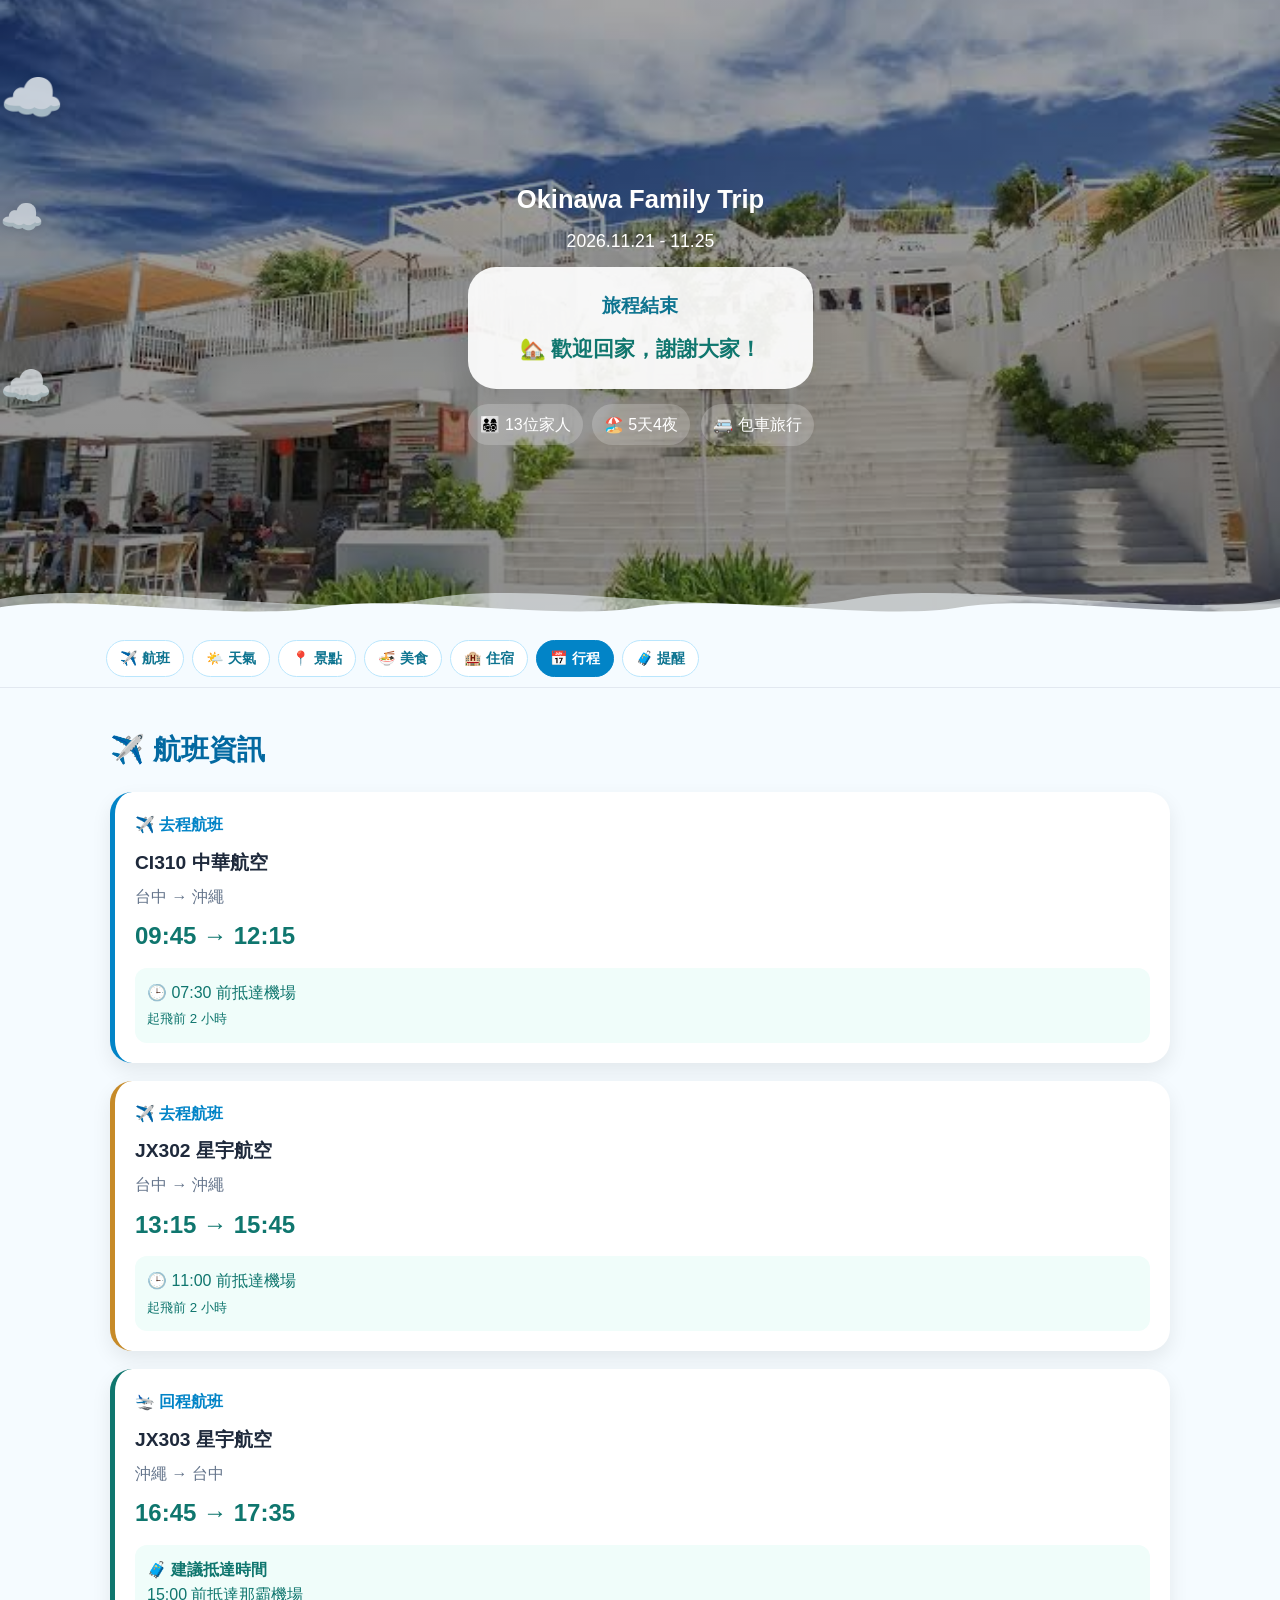
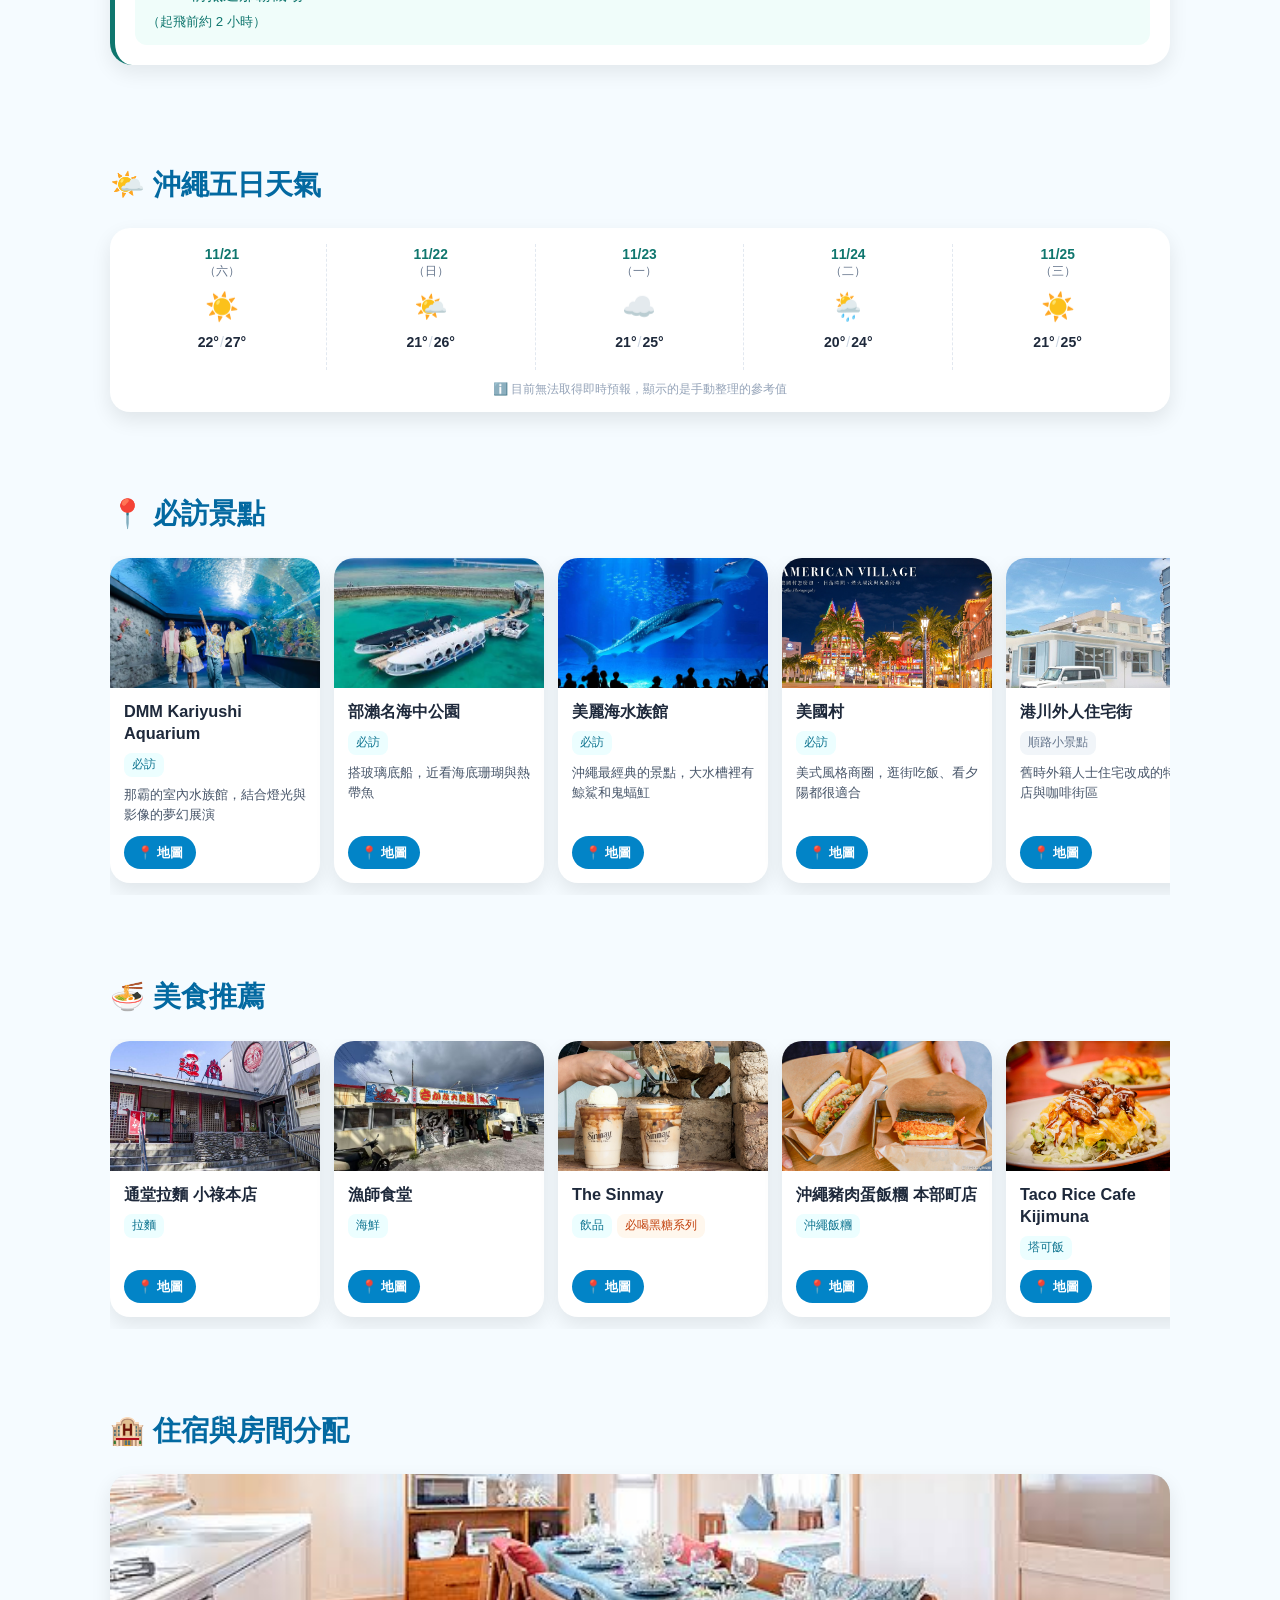
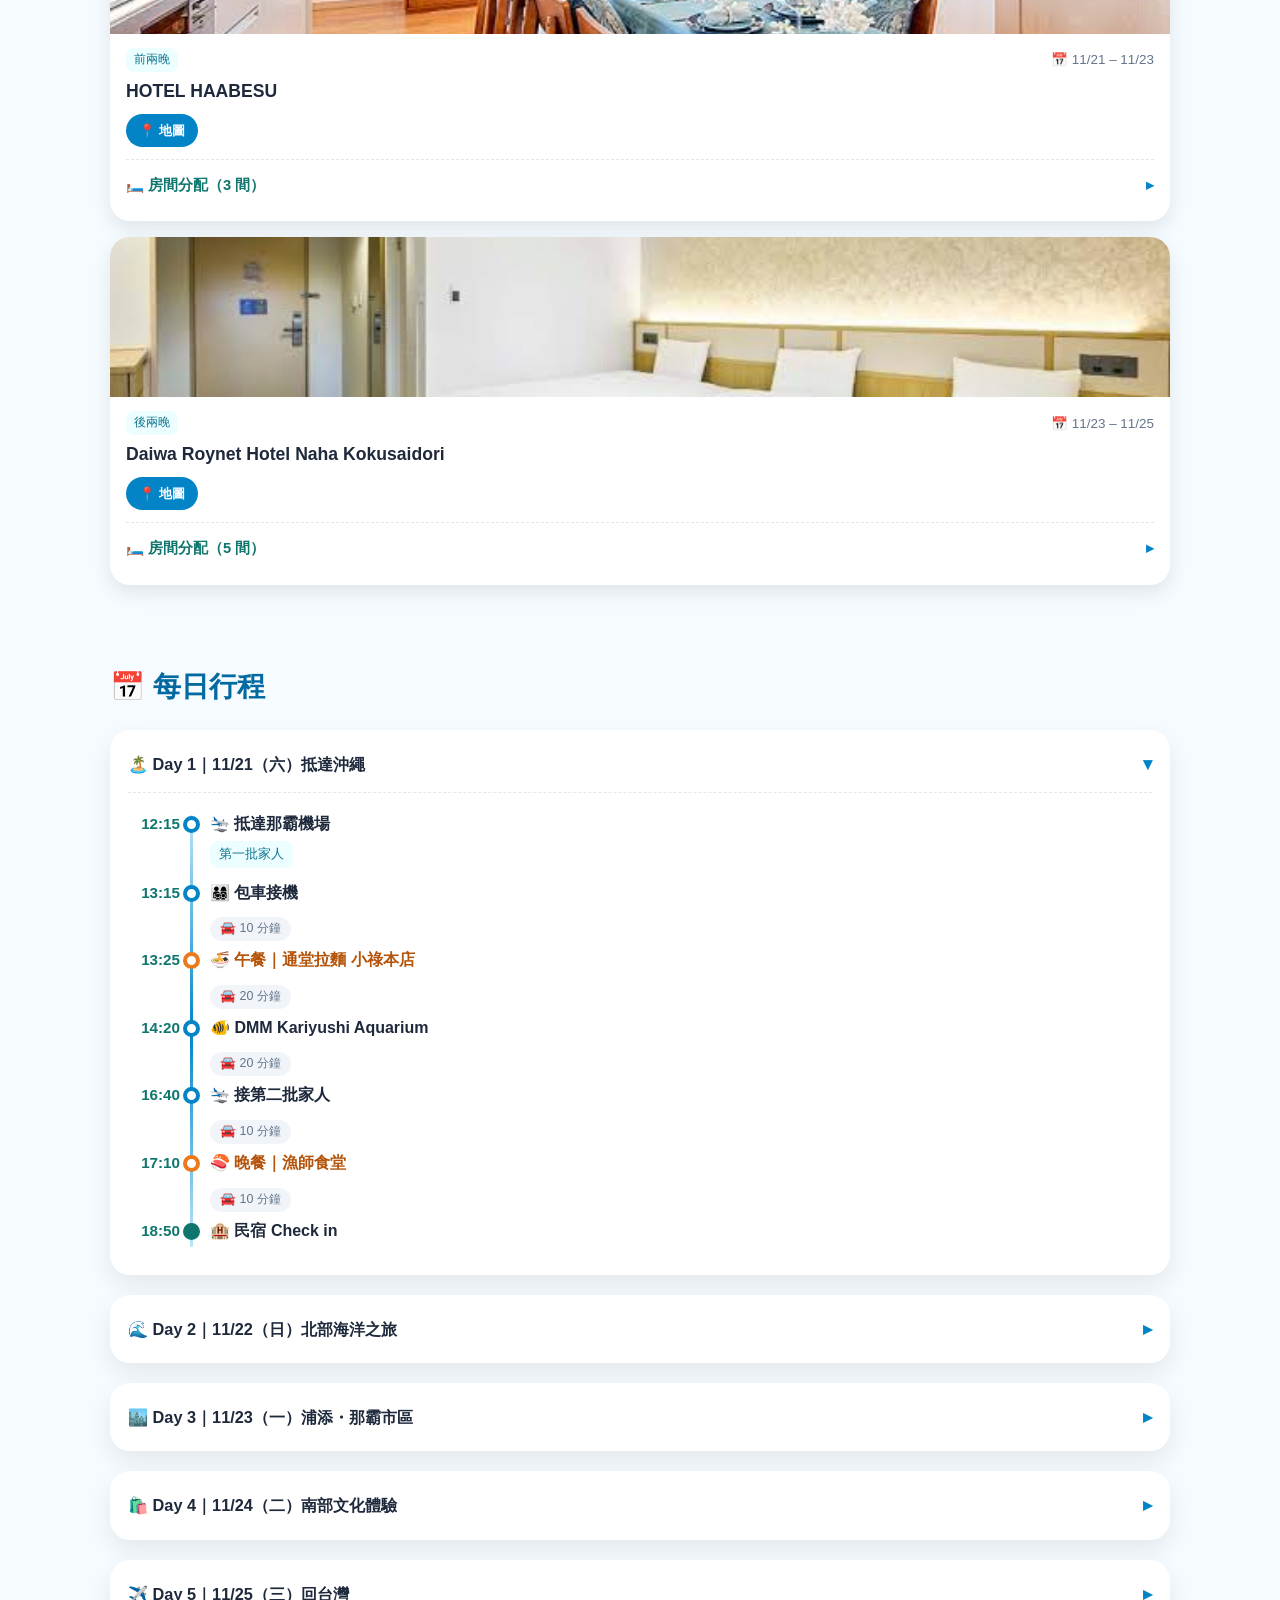
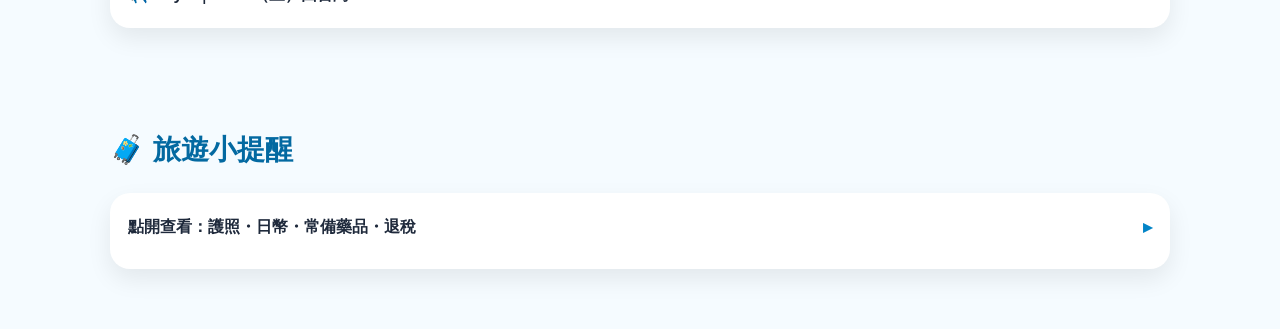
==== commit 4e4f2247: "Update index.html" ====
--- a/index.html
+++ b/index.html
@@ -11,6 +11,14 @@
 <title>
 🏝️ Okinawa Family Trip 2026
 </title>
+<meta name="description" content="2026.11.21–11.25 沖繩家族旅行｜航班、行程、景點、美食、住宿一次看">
+<meta name="theme-color" content="#0284c7">
+<meta property="og:type" content="website">
+<meta property="og:title" content="🏝️ Okinawa Family Trip 2026">
+<meta property="og:description" content="2026.11.21–11.25｜13 位家人的沖繩旅行：航班、行程、景點、美食、住宿一次看">
+<meta property="og:image" content="https://jade19940517.github.io/2026_okinawa/images/%E7%80%A8%E9%95%B7%E5%B3%B6.jpg">
+<meta property="og:url" content="https://jade19940517.github.io/2026_okinawa/">
+<meta name="twitter:card" content="summary_large_image">
 
 <style>
 
@@ -263,6 +271,148 @@
 .map-btn{margin-top:auto;padding-top:10px;}
 .map-btn a{display:inline-block;background:var(--ocean);color:#fff;text-decoration:none;font-size:.82rem;font-weight:600;border-radius:20px;padding:6px 13px;}
 
+
+/* ===== v2：導覽・天氣・住宿・小提醒 ===== */
+html{scroll-behavior:smooth;}
+.section{scroll-margin-top:62px;}
+
+.quick-nav{position:sticky;top:0;z-index:50;background:rgba(245,251,255,.94);-webkit-backdrop-filter:blur(10px);backdrop-filter:blur(10px);border-bottom:1px solid #e2e8f0;}
+.quick-nav-inner{display:flex;gap:8px;overflow-x:auto;padding:10px 16px;max-width:1100px;margin:auto;}
+.quick-nav-inner::-webkit-scrollbar{display:none;}
+.quick-nav a{flex:none;text-decoration:none;color:#0e7490;background:#fff;border:1px solid #bae6fd;border-radius:20px;padding:6px 13px;font-size:.88rem;font-weight:600;white-space:nowrap;}
+.quick-nav a.active{background:var(--ocean);border-color:var(--ocean);color:#fff;}
+
+.today-badge{display:inline-block;flex:none;white-space:nowrap;background:#ea7a1a;color:#fff;font-size:.72rem;font-weight:700;border-radius:10px;padding:1px 8px;margin-right:8px;vertical-align:middle;}
+.day-card summary{gap:8px;}
+
+.wx-card{background:#fff;border-radius:20px;padding:16px 8px 12px;box-shadow:0 8px 20px rgba(0,0,0,.09);}
+.wx-grid{display:grid;grid-template-columns:repeat(5,1fr);}
+.wx-col{text-align:center;padding:2px 2px;border-right:1px dashed #e2e8f0;}
+.wx-col:last-child{border-right:none;}
+.wx-date{font-weight:700;font-size:.86rem;color:#0f766e;line-height:1.3;}
+.wx-date small{display:block;font-weight:400;font-size:.72rem;color:#64748b;}
+.wx-ico{font-size:1.7rem;margin:6px 0 2px;}
+.wx-temp{font-size:.88rem;font-weight:700;}
+.wx-temp span{color:#cbd5e1;font-weight:400;margin:0 1px;}
+.wx-rain{font-size:.74rem;color:#0e7490;min-height:1.1em;margin-top:2px;}
+.wx-note{margin:10px 8px 0;font-size:.76rem;color:#94a3b8;text-align:center;}
+
+.stay-list{display:grid;gap:16px;}
+.stay-card{background:#fff;border-radius:20px;overflow:hidden;box-shadow:0 8px 20px rgba(0,0,0,.09);}
+.stay-photo{display:block;width:100%;height:160px;object-fit:cover;background:#e0f2fe;}
+.stay-body{padding:14px 16px 16px;}
+.stay-top{display:flex;align-items:center;justify-content:space-between;gap:8px;}
+.stay-dates{font-size:.84rem;color:#64748b;}
+.stay-name{margin-top:8px;font-weight:700;font-size:1.1rem;line-height:1.35;}
+.stay-body .map-btn{padding-top:10px;}
+.rooms{margin-top:12px;border-top:1px dashed #e2e8f0;padding-top:6px;}
+.rooms summary{cursor:pointer;list-style:none;font-weight:600;font-size:.92rem;color:#0f766e;padding:8px 0;display:flex;justify-content:space-between;align-items:center;}
+.rooms summary::-webkit-details-marker{display:none;}
+.rooms summary::after{content:"▸";color:var(--ocean);}
+.rooms[open] summary::after{content:"▾";}
+.room-grid{display:grid;grid-template-columns:1fr 1fr;gap:10px;padding:4px 0 2px;}
+.room{background:#f0f9ff;border-radius:14px;padding:10px 12px;}
+.room b{display:block;font-size:.82rem;color:#0284c7;margin-bottom:4px;}
+.room span{display:block;font-size:.9rem;line-height:1.55;}
+
+.tips-card{padding:6px 18px 14px;}
+.tips-card summary{font-weight:700;font-size:1rem;padding:14px 0;cursor:pointer;list-style:none;display:flex;justify-content:space-between;align-items:center;gap:8px;}
+.tips-card summary::-webkit-details-marker{display:none;}
+.tips-card summary::after{content:"▸";color:var(--ocean);font-size:1.1rem;}
+.tips-card[open] summary::after{content:"▾";}
+.tips-card[open] summary{border-bottom:1px dashed #e2e8f0;margin-bottom:6px;}
+.tip-block{margin-top:14px;}
+.tip-block h3{font-size:1rem;color:#0284c7;margin-bottom:6px;}
+.tip-block ul{padding-left:1.15rem;}
+.tip-block li{font-size:.9rem;line-height:1.6;margin-bottom:5px;color:#334155;}
+.tip-foot{margin-top:6px;font-size:.78rem;color:#94a3b8;}
+
+
+/* ===== v3：可愛動畫 ===== */
+.hero{position:relative;overflow:hidden;}
+.hero-content{position:relative;z-index:2;animation:hero-in .9s cubic-bezier(.34,1.56,.64,1) both;}
+.hero-deco{position:absolute;inset:0;z-index:1;pointer-events:none;overflow:hidden;}
+.cloud{position:absolute;left:0;font-size:3.2rem;opacity:.85;filter:drop-shadow(0 4px 6px rgba(0,0,0,.15));will-change:transform;animation:drift 38s linear infinite;}
+.cloud.c1{top:9%;animation-duration:42s;animation-delay:-14s;}
+.cloud.c2{top:30%;font-size:2.2rem;opacity:.7;animation-duration:30s;animation-delay:-5s;}
+.cloud.c3{top:56%;font-size:2.6rem;opacity:.75;animation-duration:50s;animation-delay:-33s;}
+@keyframes drift{from{transform:translateX(-25vw);}to{transform:translateX(125vw);}}
+.hero-plane{position:absolute;left:0;top:18%;font-size:2rem;opacity:0;will-change:transform;animation:fly 16s ease-in-out 1.5s infinite;}
+@keyframes fly{
+  0%{transform:translate(-15vw,30px) rotate(-6deg);opacity:0;}
+  4%{opacity:1;}
+  30%{transform:translate(50vw,-8px) rotate(2deg);}
+  52%{transform:translate(115vw,-40px) rotate(-4deg);opacity:1;}
+  54%,100%{transform:translate(115vw,-40px);opacity:0;}
+}
+.wave{position:absolute;left:0;bottom:-1px;width:200%;height:46px;will-change:transform;}
+.wave-back path{fill:rgba(245,251,255,.55);}
+.wave-front path{fill:#f5fbff;}
+.wave-back{animation:wave-move 14s linear infinite reverse;height:56px;}
+.wave-front{animation:wave-move 9s linear infinite;}
+@keyframes wave-move{from{transform:translateX(0);}to{transform:translateX(-50%);}}
+@keyframes hero-in{from{opacity:0;transform:translateY(26px) scale(.94);}to{opacity:1;transform:none;}}
+.badge{animation:pop-in .6s cubic-bezier(.34,1.56,.64,1) backwards;}
+.badge:nth-child(1){animation-delay:.45s;}
+.badge:nth-child(2){animation-delay:.6s;}
+.badge:nth-child(3){animation-delay:.75s;}
+
+/* 倒數：秒數跳一下 */
+#countdown{font-variant-numeric:tabular-nums;}
+.cd-sec{display:inline-block;color:#ea7a1a;min-width:1.35em;animation:cd-pop .5s cubic-bezier(.34,1.56,.64,1);}
+@keyframes cd-pop{0%{transform:scale(.55) translateY(8px);opacity:.25;}60%{transform:scale(1.28);opacity:1;}100%{transform:none;opacity:1;}}
+
+/* 捲動浮現 */
+.js-anim .section{opacity:0;transform:translateY(30px) scale(.97);}
+.js-anim .section.in{opacity:1;transform:none;transition:opacity .55s ease,transform .75s cubic-bezier(.34,1.56,.64,1);}
+.js-anim .section.in .section-title{animation:title-in .7s cubic-bezier(.34,1.56,.64,1) backwards;}
+@keyframes title-in{from{opacity:0;transform:translateX(-22px);}to{opacity:1;transform:none;}}
+.js-anim .section.in .spot-card,
+.js-anim .section.in .food-card,
+.js-anim .section.in .stay-card,
+.js-anim .section.in .wx-card,
+.js-anim .section.in .day-card,
+.js-anim .section.in .tips-card,
+.js-anim .section.in .flight-card{animation:pop-in .65s cubic-bezier(.34,1.56,.64,1) backwards;animation-delay:calc(var(--i,0) * 80ms + 150ms);}
+@keyframes pop-in{
+  0%{opacity:0;transform:translateY(26px) scale(.86) rotate(-2deg);}
+  60%{opacity:1;transform:translateY(-4px) scale(1.03) rotate(.6deg);}
+  100%{opacity:1;transform:none;}
+}
+
+/* 按壓回彈 */
+.spot-card,.food-card,.stay-card,.day-card,.flight-card,.wx-card,.tips-card,.room{transition:transform .28s cubic-bezier(.34,1.56,.64,1),box-shadow .25s ease;}
+@media (hover:hover){
+  .spot-card:hover,.food-card:hover,.stay-card:hover{transform:translateY(-5px);box-shadow:0 14px 28px rgba(2,132,199,.18);}
+}
+.spot-card:active,.food-card:active,.stay-card:active,.room:active{transform:scale(.95);}
+.map-btn a{transition:transform .22s cubic-bezier(.34,1.56,.64,1);}
+.map-btn a:active{transform:scale(.88) rotate(-2deg);}
+.quick-nav a{transition:transform .22s cubic-bezier(.34,1.56,.64,1),background .2s,color .2s;}
+.quick-nav a:active{transform:scale(.88);}
+.quick-nav a.active{animation:nav-pop .4s cubic-bezier(.34,1.56,.64,1);}
+@keyframes nav-pop{0%{transform:scale(.85);}60%{transform:scale(1.1);}100%{transform:none;}}
+
+/* 天氣圖示搖擺 */
+.wx-ico{animation:bob 3.2s ease-in-out infinite;transform-origin:50% 70%;}
+.wx-col:nth-child(2) .wx-ico{animation-delay:-.7s;}
+.wx-col:nth-child(3) .wx-ico{animation-delay:-1.4s;}
+.wx-col:nth-child(4) .wx-ico{animation-delay:-2.1s;}
+.wx-col:nth-child(5) .wx-ico{animation-delay:-2.8s;}
+@keyframes bob{0%,100%{transform:translateY(0) rotate(-5deg);}50%{transform:translateY(-6px) rotate(5deg);}}
+
+/* 「今天」標籤呼吸 */
+.today-badge{animation:pulse 1.8s ease-in-out infinite;}
+@keyframes pulse{0%,100%{box-shadow:0 0 0 0 rgba(234,122,26,.55);}50%{box-shadow:0 0 0 7px rgba(234,122,26,0);}}
+
+/* 手機設定「減少動態效果」→ 全部關閉 */
+@media (prefers-reduced-motion:reduce){
+  *,*::before,*::after{animation:none !important;transition:none !important;}
+  .js-anim .section{opacity:1;transform:none;}
+  .hero-deco{display:none;}
+  html{scroll-behavior:auto;}
+}
+
 </style>
 
 </head>
@@ -272,6 +422,15 @@
 <!-- Hero -->
 
 <section class="hero">
+<div class="hero-deco" aria-hidden="true">
+  <span class="cloud c1">☁️</span>
+  <span class="cloud c2">☁️</span>
+  <span class="cloud c3">☁️</span>
+  <span class="hero-plane">✈️</span>
+  <svg class="wave wave-back" viewBox="0 0 2400 70" preserveAspectRatio="none"><path d="M0 30 C100.0 4 300.0 56 400 30 C500.0 4 700.0 56 800 30 C900.0 4 1100.0 56 1200 30 C1300.0 4 1500.0 56 1600 30 C1700.0 4 1900.0 56 2000 30 C2100.0 4 2300.0 56 2400 30 V70 H0 Z"/></svg>
+  <svg class="wave wave-front" viewBox="0 0 2400 70" preserveAspectRatio="none"><path d="M0 34 C75.0 12 225.0 56 300 34 C375.0 12 525.0 56 600 34 C675.0 12 825.0 56 900 34 C975.0 12 1125.0 56 1200 34 C1275.0 12 1425.0 56 1500 34 C1575.0 12 1725.0 56 1800 34 C1875.0 12 2025.0 56 2100 34 C2175.0 12 2325.0 56 2400 34 V70 H0 Z"/></svg>
+</div>
+
 
 <div class="hero-content">
 
@@ -311,9 +470,21 @@
 
 </section>
 
+<nav class="quick-nav" id="quick-nav" aria-label="快速導覽">
+<div class="quick-nav-inner">
+<a href="#flights">✈️ 航班</a>
+<a href="#weather">🌤️ 天氣</a>
+<a href="#spots">📍 景點</a>
+<a href="#food">🍜 美食</a>
+<a href="#stay">🏨 住宿</a>
+<a href="#itinerary">📅 行程</a>
+<a href="#tips">🧳 提醒</a>
+</div>
+</nav>
+
 <!-- 航班資訊 -->
 
-<section class="section">
+<section class="section" id="flights">
 
 <h2 class="section-title">
 ✈️ 航班資訊
@@ -403,51 +574,28 @@
 
 <!-- 五日天氣 -->
 
-<section class="section">
+<section class="section" id="weather">
 
 <h2 class="section-title">
 🌤️ 沖繩五日天氣
 </h2>
 
-<div class="scroll-cards">
-
-<div class="small-card">
-☀️<br><br>
-11/21（六）<br>
-22°~27°
-</div>
-
-<div class="small-card">
-🌤️<br><br>
-11/22（日）<br>
-21°~26°
-</div>
-
-<div class="small-card">
-☁️<br><br>
-11/23（一）<br>
-21°~25°
-</div>
-
-<div class="small-card">
-🌦️<br><br>
-11/24（二）<br>
-20°~24°
-</div>
-
-<div class="small-card">
-☀️<br><br>
-11/25（三）<br>
-21°~25°
-</div>
-
+<div class="wx-card">
+<div class="wx-grid" id="wx-grid">
+<div class="wx-col"><div class="wx-date">11/21<small>（六）</small></div><div class="wx-ico">☀️</div><div class="wx-temp">22°<span>/</span>27°</div><div class="wx-rain"></div></div>
+<div class="wx-col"><div class="wx-date">11/22<small>（日）</small></div><div class="wx-ico">🌤️</div><div class="wx-temp">21°<span>/</span>26°</div><div class="wx-rain"></div></div>
+<div class="wx-col"><div class="wx-date">11/23<small>（一）</small></div><div class="wx-ico">☁️</div><div class="wx-temp">21°<span>/</span>25°</div><div class="wx-rain"></div></div>
+<div class="wx-col"><div class="wx-date">11/24<small>（二）</small></div><div class="wx-ico">🌦️</div><div class="wx-temp">20°<span>/</span>24°</div><div class="wx-rain"></div></div>
+<div class="wx-col"><div class="wx-date">11/25<small>（三）</small></div><div class="wx-ico">☀️</div><div class="wx-temp">21°<span>/</span>25°</div><div class="wx-rain"></div></div>
+</div>
+<div class="wx-note" id="wx-note">⏳ 預報載入中…（先顯示手動整理的參考值）</div>
 </div>
 
 </section>
 
 <!-- 景點 -->
 
-<section class="section">
+<section class="section" id="spots">
 
 <h2 class="section-title">
 📍 必訪景點
@@ -581,7 +729,7 @@
 
 <!-- 美食 -->
 
-<section class="section">
+<section class="section" id="food">
 
 <h2 class="section-title">
 🍜 美食推薦
@@ -668,44 +816,50 @@
 
 <!-- 住宿 -->
 
-<section class="section">
+<!-- 住宿與房間分配 -->
+
+<section class="section" id="stay">
 
 <h2 class="section-title">
-🏨 住宿資訊
+🏨 住宿與房間分配
 </h2>
 
-<div class="scroll-cards">
-
-<div class="small-card">
-
-<img
-src="images/HOTEL HAABESU OKINAWA-01.jpg"
-style="
-width:100%;
-height:140px;
-object-fit:cover;
-border-radius:12px;
-margin-bottom:10px;
-">
-
-HOTEL HAABESU
-
-</div>
-
-<div class="small-card">
-
-<img
-src="images/Daiwa Roynet Hotel Naha Kokusaidori-01.jpg"
-style="
-width:100%;
-height:140px;
-object-fit:cover;
-border-radius:12px;
-margin-bottom:10px;
-">
-
-Daiwa Roynet
-
+<div class="stay-list">
+
+<div class="stay-card">
+  <img class="stay-photo" src="images/HOTEL%20HAABESU%20OKINAWA-01.jpg" alt="HOTEL HAABESU" loading="lazy">
+  <div class="stay-body">
+    <div class="stay-top"><span class="chip">前兩晚</span><span class="stay-dates">📅 11/21 – 11/23</span></div>
+    <div class="stay-name">HOTEL HAABESU</div>
+    <div class="map-btn"><a href="https://www.google.com/maps/search/?api=1&query=HOTEL%20HAABESU%20OKINAWA" target="_blank" rel="noopener">📍 地圖</a></div>
+    <details class="rooms">
+      <summary>🛏️ 房間分配（3 間）</summary>
+      <div class="room-grid">
+<div class="room"><b>Room 1</b><span>二阿姨二姨丈</span><span>小阿姨小姨丈</span></div>
+<div class="room"><b>Room 2</b><span>大姨</span><span>明寶</span><span>小茜</span><span>吳小弟</span></div>
+<div class="room"><b>Room 3</b><span>佩妏</span><span>小琪</span><span>易宣</span><span>雅涵</span><span>蘇小弟</span></div>
+      </div>
+    </details>
+  </div>
+</div>
+
+<div class="stay-card">
+  <img class="stay-photo" src="images/Daiwa%20Roynet%20Hotel%20Naha%20Kokusaidori-01.jpg" alt="Daiwa Roynet Hotel Naha Kokusaidori" loading="lazy">
+  <div class="stay-body">
+    <div class="stay-top"><span class="chip">後兩晚</span><span class="stay-dates">📅 11/23 – 11/25</span></div>
+    <div class="stay-name">Daiwa Roynet Hotel Naha Kokusaidori</div>
+    <div class="map-btn"><a href="https://www.google.com/maps/search/?api=1&query=Daiwa%20Roynet%20Hotel%20Naha%20Kokusaidori" target="_blank" rel="noopener">📍 地圖</a></div>
+    <details class="rooms">
+      <summary>🛏️ 房間分配（5 間）</summary>
+      <div class="room-grid">
+<div class="room"><b>Room 1</b><span>二阿姨二姨丈</span></div>
+<div class="room"><b>Room 2</b><span>小阿姨小姨丈</span></div>
+<div class="room"><b>Room 3</b><span>明寶</span><span>小茜</span><span>吳小弟</span></div>
+<div class="room"><b>Room 4</b><span>易宣</span><span>雅涵</span><span>蘇小弟</span></div>
+<div class="room"><b>Room 5</b><span>大姨</span><span>佩妏</span><span>小琪</span></div>
+      </div>
+    </details>
+  </div>
 </div>
 
 </div>
@@ -713,158 +867,15 @@
 </section>
 
 
-<!-- 房間分配 -->
-
-<section class="section">
-
-<h2 class="section-title">
-🏠 房間分配
-</h2>
-
-<h3 style="
-color:#0284c7;
-margin-bottom:15px;
-">
-📍 前兩晚｜HOTEL HAABESU
-</h3>
-
-<div class="scroll-cards">
-
-<div class="small-card">
-
-<strong>Room 1</strong>
-
-<br><br>
-
-二阿姨二姨丈
-<br>
-小阿姨小姨丈
-
-</div>
-
-<div class="small-card">
-
-<strong>Room 2</strong>
-
-<br><br>
-
-大姨
-<br>
-明寶
-<br>
-小茜
-<br>
-吳小弟
-
-</div>
-
-<div class="small-card">
-
-<strong>Room 3</strong>
-
-<br><br>
-
-佩妏
-<br>
-小琪
-<br>
-易宣
-<br>
-雅涵
-<br>
-蘇小弟
-
-</div>
-
-</div>
-
-<br>
-
-<h3 style="
-color:#0284c7;
-margin-bottom:15px;
-">
-📍 後兩晚｜Daiwa Roynet
-</h3>
-
-<div class="scroll-cards">
-
-<div class="small-card">
-
-<strong>Room 1</strong>
-
-<br><br>
-
-二阿姨二姨丈
-
-</div>
-
-<div class="small-card">
-
-<strong>Room 2</strong>
-
-<br><br>
-
-小阿姨小姨丈
-
-</div>
-
-<div class="small-card">
-
-<strong>Room 3</strong>
-
-<br><br>
-
-明寶
-<br>
-小茜
-<br>
-吳小弟
-
-</div>
-
-<div class="small-card">
-
-<strong>Room 4</strong>
-
-<br><br>
-
-易宣
-<br>
-雅涵
-<br>
-蘇小弟
-
-</div>
-
-<div class="small-card">
-
-<strong>Room 5</strong>
-
-<br><br>
-
-大姨
-<br>
-佩妏
-<br>
-小琪
-
-</div>
-
-</div>
-
-</section>
-
-
 <!-- 每日行程 -->
 
-<section class="section">
+<section class="section" id="itinerary">
 
 <h2 class="section-title">
 📅 每日行程
 </h2>
 
-<details open class="card day-card">
+<details open class="card day-card" data-day="1">
 <summary>🏝️ Day 1｜11/21（六）抵達沖繩</summary>
 <div class="timeline">
   <div class="stop"><div class="time">12:15</div><div class="dot"></div><div class="body"><div class="title">🛬 抵達那霸機場</div><span class="tag">第一批家人</span></div></div>
@@ -882,7 +893,7 @@
 </div>
 </details>
 
-<details class="card day-card">
+<details class="card day-card" data-day="2">
 <summary>🌊 Day 2｜11/22（日）北部海洋之旅</summary>
 <div class="timeline">
   <div class="stop"><div class="time">09:00</div><div class="dot"></div><div class="body"><div class="title">🚌 民宿出發</div></div></div>
@@ -903,7 +914,7 @@
 <div class="callout">⚠️ 這天包車只到晚上 19 點，可付超時費延到 21 點，視當日情況調整是否去美國村。</div>
 </details>
 
-<details class="card day-card">
+<details class="card day-card" data-day="3">
 <summary>🏙️ Day 3｜11/23（一）浦添・那霸市區</summary>
 <div class="timeline">
   <div class="stop"><div class="time">10:00</div><div class="dot"></div><div class="body"><div class="title">🚌 民宿出發</div></div></div>
@@ -922,7 +933,7 @@
 </div>
 </details>
 
-<details class="card day-card">
+<details class="card day-card" data-day="4">
 <summary>🛍️ Day 4｜11/24（二）南部文化體驗</summary>
 <div class="timeline">
   <div class="stop"><div class="time">10:00</div><div class="dot"></div><div class="body"><div class="title">🚌 飯店出發</div></div></div>
@@ -937,7 +948,7 @@
 </div>
 </details>
 
-<details class="card day-card">
+<details class="card day-card" data-day="5">
 <summary>✈️ Day 5｜11/25（三）回台灣</summary>
 <div class="timeline">
   <div class="stop"><div class="time">10:00</div><div class="dot"></div><div class="body"><div class="title">🚌 飯店出發</div></div></div>
@@ -953,38 +964,229 @@
 </details>
 
 </section>
+<section class="section" id="tips">
+
+<h2 class="section-title">
+🧳 旅遊小提醒
+</h2>
+
+<details class="card tips-card">
+<summary>點開查看：護照・日幣・常備藥品・退稅</summary>
+
+<div class="tip-block">
+<h3>🛂 護照</h3>
+<ul>
+<li>出發前確認護照效期，建議剩餘 6 個月以上</li>
+<li>每人隨身帶護照正本，另外拍照或影印一份備份</li>
+<li>13 個人一起行動，出發前在群組互相提醒，確認每個人都有帶</li>
+<li>建議出發前先在 Visit Japan Web 完成入境與海關申報，到了日本掃 QR Code 通關比較快</li>
+</ul>
+</div>
+
+<div class="tip-block">
+<h3>💴 日幣</h3>
+<ul>
+<li>提早在台灣換好日幣現金，部分小店、市場、停車場只收現金</li>
+<li>信用卡與行動支付多數店家可用，出發前先確認卡片的海外刷卡手續費</li>
+<li>準備一些百圓、五百圓零錢，自動販賣機和投幣式置物櫃常會用到</li>
+</ul>
+</div>
+
+<div class="tip-block">
+<h3>💊 常備藥品</h3>
+<ul>
+<li>感冒、腸胃、止痛退燒、過敏藥，另外帶 OK 繃和暈車藥（Day 2 車程較長）</li>
+<li>慢性病用藥帶原包裝，並準備好藥名清單</li>
+<li>部分含偽麻黃鹼等成分的感冒藥在日本受管制，出發前先確認成分，不確定的藥品不要帶</li>
+</ul>
+</div>
+
+<div class="tip-block">
+<h3>🧾 退稅（2026/11/1 起新制）</h3>
+<ul>
+<li>結帳時先付含稅價，出境時確認後才退款，不再當場免稅</li>
+<li>同一天、同一家免稅店，未稅合計滿 5,000 日圓才能辦；購物時要出示護照</li>
+<li>購買後 90 天內離境即可</li>
+<li>在那霸機場要先辦退稅確認，再報到托運：用自助機台掃護照，綠色代表完成，紅色要把商品帶去海關檢查，所以退稅商品不要先托運</li>
+<li>在日本吃掉、用掉、送人或沒帶出境的商品無法退稅；同一張收據只要有一件沒帶出境，整張都不能退</li>
+<li>Day 5 預計 14:10 到機場、16:45 起飛，建議先處理退稅再去報到</li>
+</ul>
+<p class="tip-foot">依 2026 年 11 月公開資訊整理，實際請以店家與海關公告為準。</p>
+</div>
+
+</details>
+
+</section>
+
 <script>
-const targetDate = new Date("2026-11-21T04:30:00").getTime();
-
-function updateCountdown() {
-    const now = new Date().getTime();
-    const distance = targetDate - now;
-
-    const days = Math.floor(distance / (1000 * 60 * 60 * 24));
-    const hours = Math.floor(
-        (distance % (1000 * 60 * 60 * 24))
-        / (1000 * 60 * 60)
-    );
-    const minutes = Math.floor(
-        (distance % (1000 * 60 * 60))
-        / (1000 * 60)
-    );
-    const seconds = Math.floor(
-        (distance % (1000 * 60))
-        / 1000
-    );
-
-    document.getElementById("countdown").innerHTML =
-        `${days}天 ${hours}小時 ${minutes}分 ${seconds}秒`;
-
-    if (distance < 0) {
-        document.getElementById("countdown").innerHTML =
-            "🎉 沖繩之旅出發啦！";
+(function () {
+  var TZ = 8 * 3600 * 1000; // 台灣時間 UTC+8
+  var FIRST_FLIGHT = Date.parse("2026-11-21T09:45:00+08:00"); // CI310 起飛
+  var DAYS = [
+    { d: "2026-11-21", t: "抵達沖繩" },
+    { d: "2026-11-22", t: "北部海洋之旅" },
+    { d: "2026-11-23", t: "浦添・那霸市區" },
+    { d: "2026-11-24", t: "南部文化體驗" },
+    { d: "2026-11-25", t: "回台灣" }
+  ];
+
+  // 測試用：網址加 ?now=2026-11-22T10:00:00+08:00 可模擬時間
+  function now() {
+    try {
+      var p = new URLSearchParams(location.search).get("now");
+      if (p && !isNaN(Date.parse(p))) return Date.parse(p);
+    } catch (e) {}
+    return Date.now();
+  }
+  function twDate(ms) { return new Date(ms + TZ).toISOString().slice(0, 10); }
+  function pad(n) { return n < 10 ? "0" + n : "" + n; }
+
+  var el = document.getElementById("countdown");
+  var ttl = document.querySelector(".countdown-title");
+  var dayIdx = -1;
+
+  function tick() {
+    var t = now(), dist = FIRST_FLIGHT - t;
+    if (dist > 0) {
+      var days = Math.floor(dist / 86400000);
+      var hrs = Math.floor((dist % 86400000) / 3600000);
+      var min = Math.floor((dist % 3600000) / 60000);
+      var sec = Math.floor((dist % 60000) / 1000);
+      ttl.textContent = "沖繩出發倒數";
+      el.innerHTML = days + "天 " + pad(hrs) + "小時 " + pad(min) + "分 <span class=\"cd-sec\">" + pad(sec) + "</span>秒";
+      return;
     }
-}
-
-updateCountdown();
-setInterval(updateCountdown, 1000);
+    var today = twDate(t);
+    var idx = -1;
+    for (var i = 0; i < DAYS.length; i++) if (DAYS[i].d === today) idx = i;
+    if (idx >= 0) {
+      ttl.textContent = "旅程進行中";
+      el.textContent = "Day " + (idx + 1) + " / 5｜" + DAYS[idx].t;
+    } else {
+      ttl.textContent = "旅程結束";
+      el.textContent = "🏡 歡迎回家，謝謝大家！";
+    }
+    dayIdx = idx;
+  }
+  tick();
+  setInterval(tick, 1000);
+
+  // 旅程期間：自動展開「今天」的行程
+  function openToday() {
+    if (dayIdx < 0) return;
+    var cards = document.querySelectorAll(".day-card");
+    for (var i = 0; i < cards.length; i++) {
+      var isToday = cards[i].getAttribute("data-day") === String(dayIdx + 1);
+      if (isToday) {
+        cards[i].setAttribute("open", "");
+        var sm = cards[i].querySelector("summary");
+        if (sm && !sm.querySelector(".today-badge")) {
+          var b = document.createElement("span");
+          b.className = "today-badge";
+          b.textContent = "今天";
+          sm.insertBefore(b, sm.firstChild);
+        }
+      } else {
+        cards[i].removeAttribute("open");
+      }
+    }
+  }
+  openToday();
+
+  // 天氣：自動抓那霸預報，失敗就保留手動值
+  var WD = ["日", "一", "二", "三", "四", "五", "六"];
+  function icon(c) {
+    if (c === 0) return "☀️";
+    if (c <= 2) return "🌤️";
+    if (c === 3) return "☁️";
+    if (c <= 48) return "🌫️";
+    if (c <= 57) return "🌦️";
+    if (c <= 67) return "🌧️";
+    if (c <= 77) return "🌨️";
+    if (c <= 82) return "🌦️";
+    if (c <= 86) return "🌨️";
+    return "⛈️";
+  }
+  function loadWeather() {
+    var note = document.getElementById("wx-note");
+    var url = "https://api.open-meteo.com/v1/forecast?latitude=26.2124&longitude=127.6809" +
+      "&daily=weather_code,temperature_2m_max,temperature_2m_min,precipitation_probability_max" +
+      "&timezone=Asia%2FTokyo&start_date=2026-11-21&end_date=2026-11-25";
+    var ctrl = ("AbortController" in window) ? new AbortController() : null;
+    var timer = setTimeout(function () { if (ctrl) ctrl.abort(); }, 8000);
+    fetch(url, ctrl ? { signal: ctrl.signal } : {})
+      .then(function (r) { if (!r.ok) throw new Error("http " + r.status); return r.json(); })
+      .then(function (j) {
+        clearTimeout(timer);
+        var d = j.daily;
+        if (!d || !d.time || d.time.length < 5) throw new Error("no data");
+        var cols = document.querySelectorAll("#wx-grid .wx-col");
+        for (var i = 0; i < 5 && i < cols.length; i++) {
+          var dt = new Date(d.time[i] + "T00:00:00Z");
+          var mm = pad(dt.getUTCMonth() + 1), dd = pad(dt.getUTCDate());
+          cols[i].querySelector(".wx-date").innerHTML = mm + "/" + dd + "<small>（" + WD[dt.getUTCDay()] + "）</small>";
+          cols[i].querySelector(".wx-ico").textContent = icon(d.weather_code[i]);
+          cols[i].querySelector(".wx-temp").innerHTML = Math.round(d.temperature_2m_min[i]) + "°<span>/</span>" + Math.round(d.temperature_2m_max[i]) + "°";
+          var p = d.precipitation_probability_max ? d.precipitation_probability_max[i] : null;
+          cols[i].querySelector(".wx-rain").textContent = (p === null || p === undefined) ? "" : "💧" + p + "%";
+        }
+        note.textContent = "✅ 即時預報（Open-Meteo），每次開啟自動更新";
+      })
+      .catch(function () {
+        clearTimeout(timer);
+        note.textContent = "ℹ️ 目前無法取得即時預報，顯示的是手動整理的參考值";
+      });
+  }
+  loadWeather();
+
+  // 快速導覽：標示目前所在區塊
+  var links = document.querySelectorAll("#quick-nav a");
+  var map = {};
+  for (var k = 0; k < links.length; k++) map[links[k].getAttribute("href").slice(1)] = links[k];
+  var nav = document.querySelector("#quick-nav .quick-nav-inner");
+  function setActive(id) {
+    for (var key in map) map[key].classList.toggle("active", key === id);
+    var a = map[id];
+    if (a && nav) nav.scrollTo({ left: a.offsetLeft - 16, behavior: "smooth" });
+  }
+  if ("IntersectionObserver" in window) {
+    var io = new IntersectionObserver(function (entries) {
+      entries.forEach(function (en) { if (en.isIntersecting) setActive(en.target.id); });
+    }, { rootMargin: "-30% 0px -60% 0px" });
+    Object.keys(map).forEach(function (id) {
+      var sec = document.getElementById(id);
+      if (sec) io.observe(sec);
+    });
+  }
+})();
+</script>
+<script>
+(function () {
+  var reduce = false;
+  try { reduce = window.matchMedia("(prefers-reduced-motion: reduce)").matches; } catch (e) {}
+  if (reduce || !("IntersectionObserver" in window)) return; // 不支援或使用者不要動畫：維持全部直接顯示
+  var root = document.documentElement;
+  var secs = document.querySelectorAll(".section");
+  for (var i = 0; i < secs.length; i++) {
+    var kids = secs[i].querySelectorAll(".spot-card,.food-card,.stay-card,.day-card,.flight-card");
+    for (var j = 0; j < kids.length; j++) kids[j].style.setProperty("--i", Math.min(j, 6));
+  }
+  root.classList.add("js-anim");
+  var io = new IntersectionObserver(function (entries) {
+    entries.forEach(function (en) {
+      if (en.isIntersecting) { en.target.classList.add("in"); io.unobserve(en.target); }
+    });
+  }, { threshold: 0.06, rootMargin: "0px 0px -6% 0px" });
+  for (var k = 0; k < secs.length; k++) io.observe(secs[k]);
+  // 保險：若 3 秒後仍有區塊沒出現（例如瀏覽器異常），直接全部顯示
+  setTimeout(function () {
+    var rest = document.querySelectorAll(".section:not(.in)");
+    for (var m = 0; m < rest.length; m++) {
+      var r = rest[m].getBoundingClientRect();
+      if (r.top < window.innerHeight * 1.2 && r.bottom > 0) rest[m].classList.add("in");
+    }
+  }, 3000);
+})();
 </script>
 </body>
 
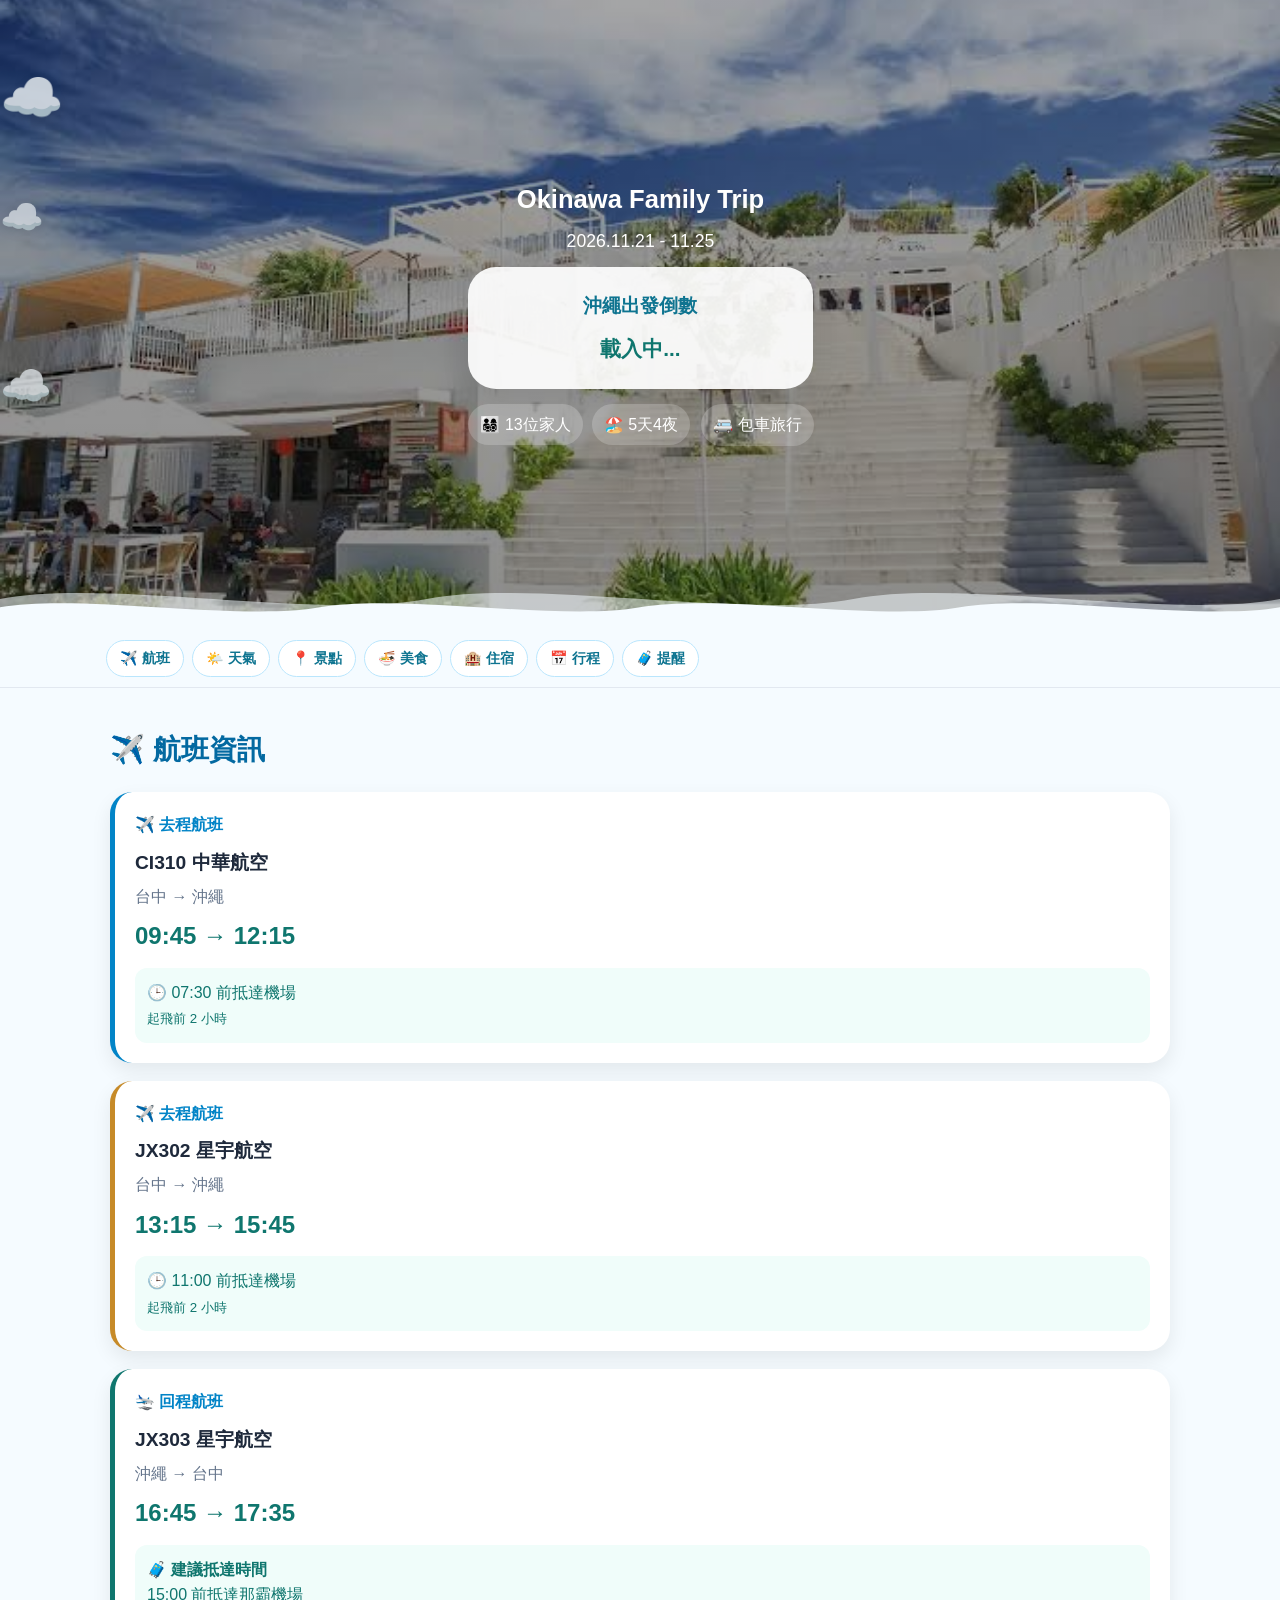
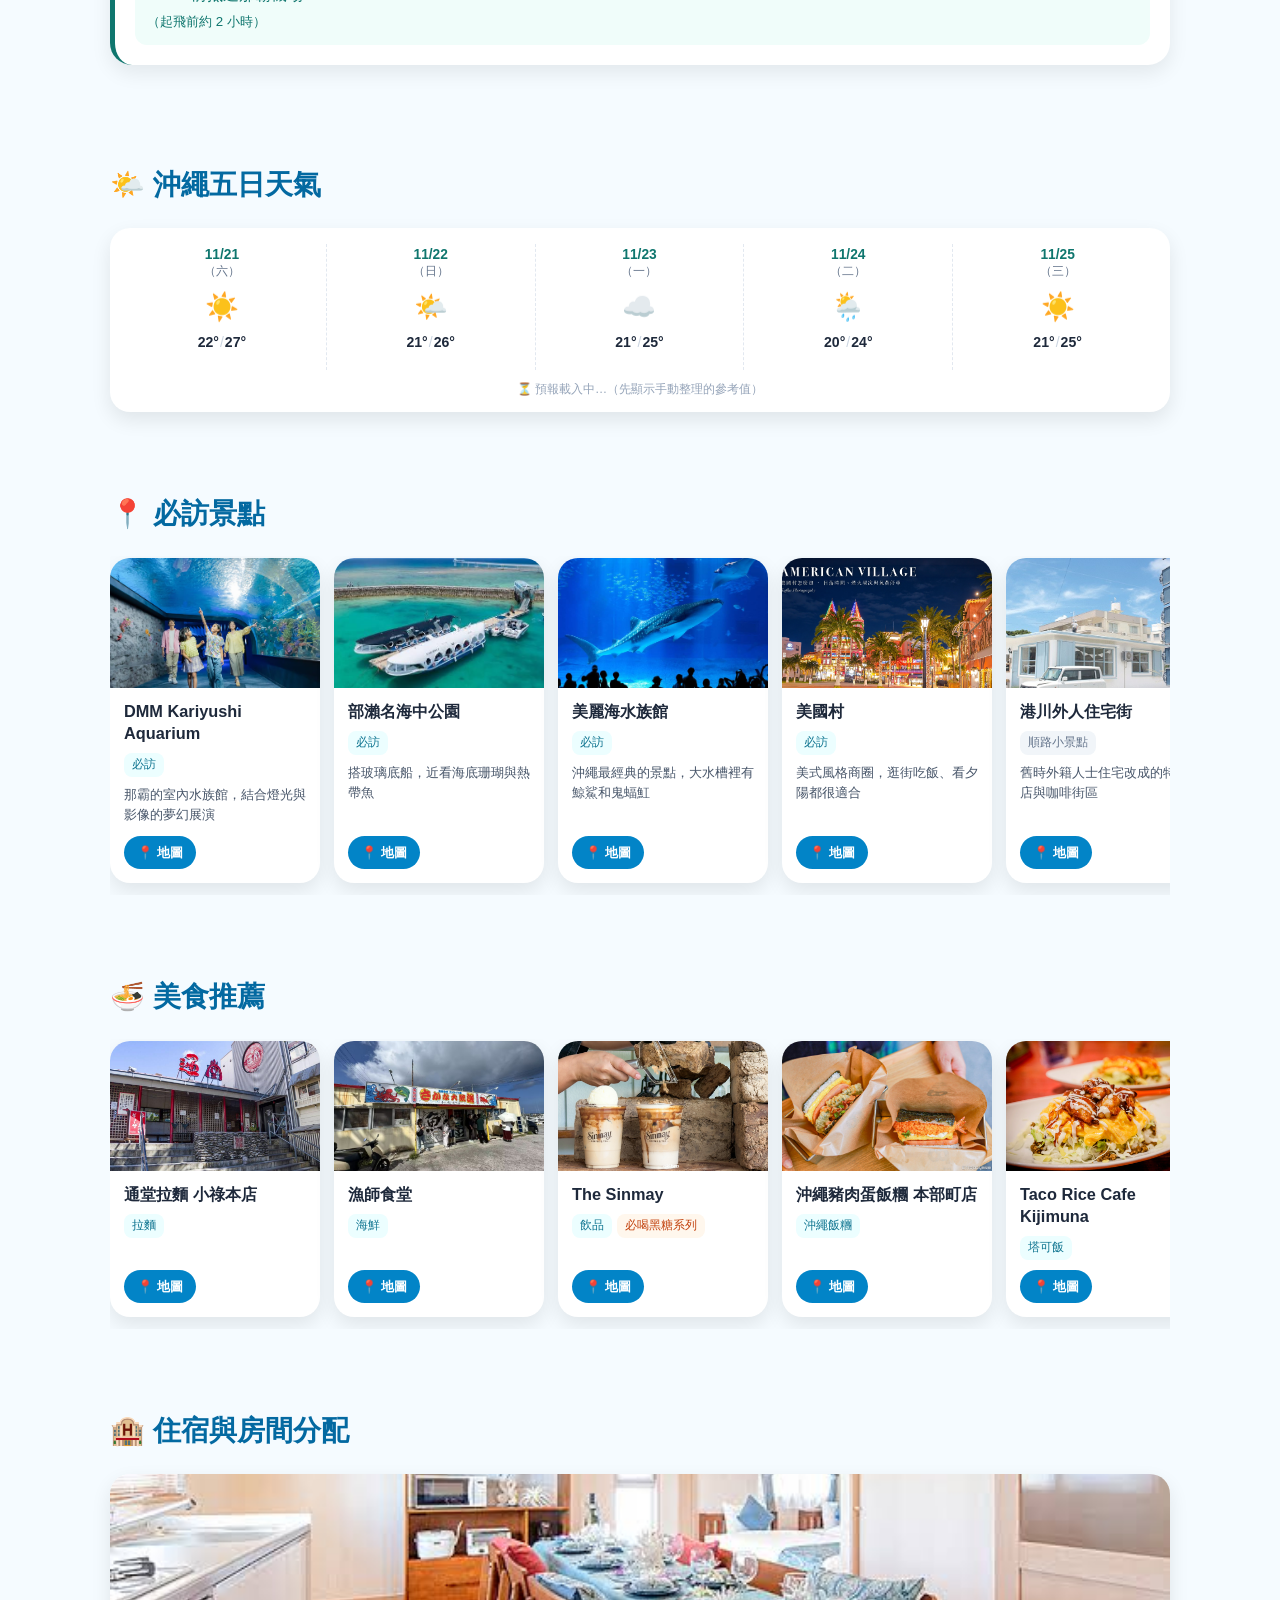
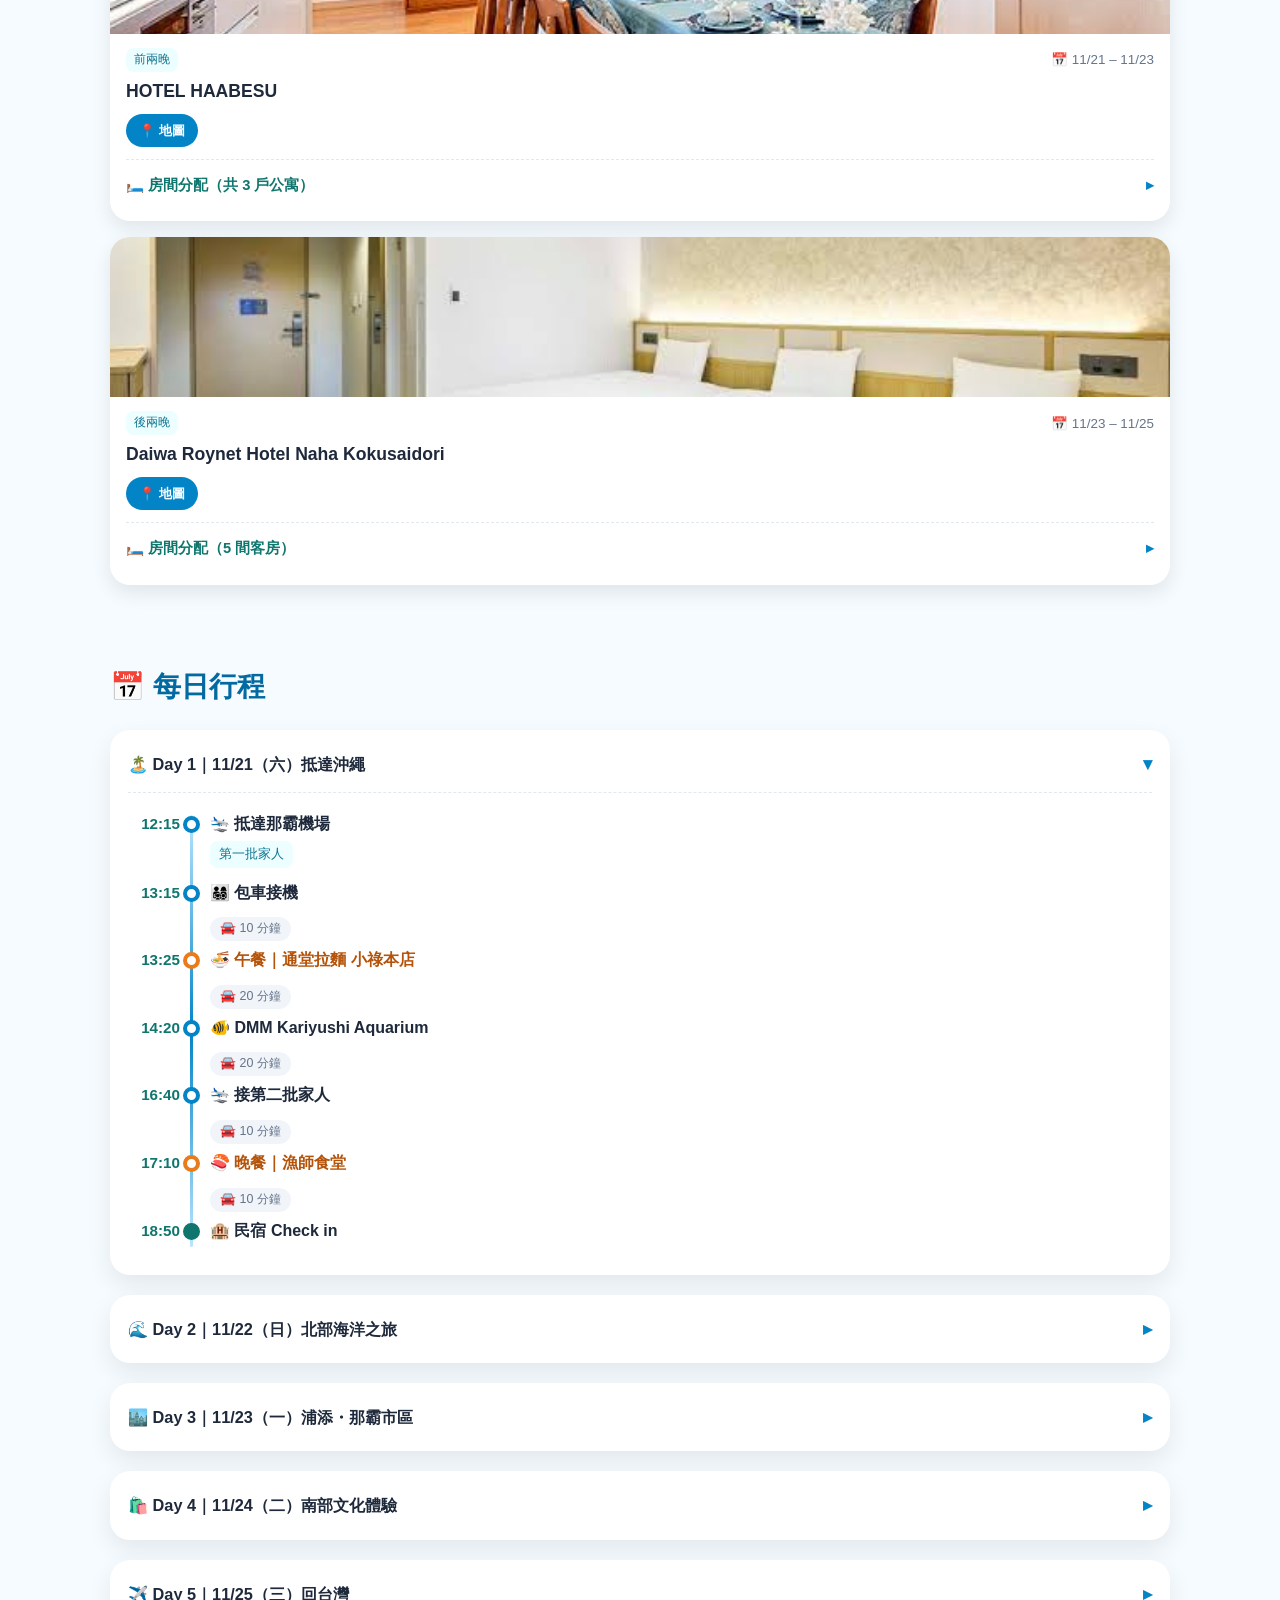
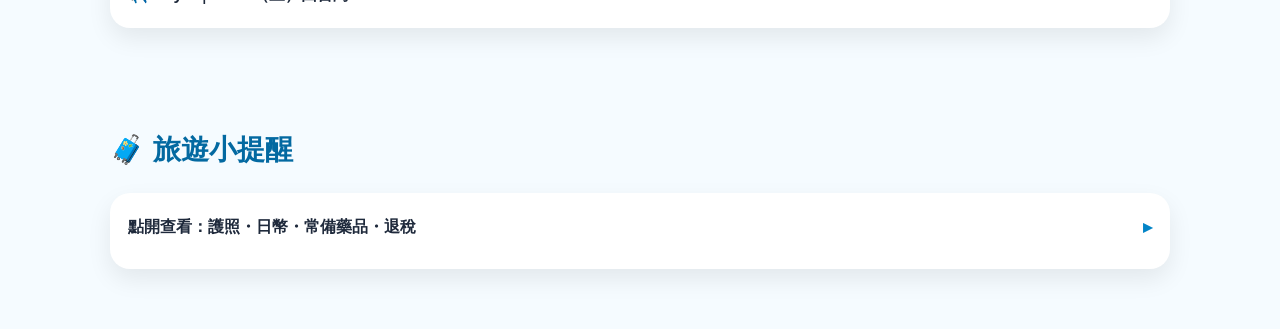
==== commit 776d0962: "Update index.html" ====
--- a/index.html
+++ b/index.html
@@ -413,6 +413,33 @@
   html{scroll-behavior:auto;}
 }
 
+
+/* 公寓：每戶 → 房間 → 床型 */
+.unit-list{padding:4px 0 2px;}
+.unit{background:#f0f9ff;border:2px solid #bae6fd;border-radius:18px;padding:12px;margin-bottom:12px;}
+.unit-head{display:flex;justify-content:space-between;align-items:center;gap:6px;flex-wrap:wrap;margin-bottom:10px;font-weight:700;color:#0284c7;font-size:1rem;}
+.unit-tag{font-size:.74rem;font-weight:600;background:#fff;color:#0e7490;border-radius:8px;padding:2px 8px;}
+.uroom{background:#fff;border-radius:14px;padding:10px 12px;margin-top:8px;}
+.uroom-head{display:flex;justify-content:space-between;align-items:center;gap:6px;flex-wrap:wrap;margin-bottom:8px;}
+.uroom-head b{font-size:.9rem;color:#0f766e;}
+.uroom .bed{font-size:.76rem;color:#0e7490;background:#ecfeff;border-radius:8px;padding:2px 8px;}
+.unit-people{display:flex;flex-wrap:wrap;gap:6px;}
+.unit-people span{background:#f0f9ff;border-radius:12px;padding:4px 11px;font-size:.92rem;}
+.unit-share{margin-top:10px;font-size:.8rem;line-height:1.5;color:#0f766e;background:#ecfdf5;border-radius:10px;padding:6px 10px;}
+
+
+.unit-note{margin-top:10px;font-size:.82rem;font-weight:600;line-height:1.5;color:#92400e;background:#fffbeb;border:1px dashed #fcd34d;border-radius:10px;padding:6px 10px;}
+.unit-note + .unit-share{margin-top:8px;}
+
+
+/* 飯店客房：房間 → 房型 */
+.hroom-list{padding:4px 0 2px;}
+.hroom{background:#f0f9ff;border-radius:14px;padding:10px 12px;margin-bottom:10px;}
+.hroom-head{display:flex;justify-content:space-between;align-items:center;gap:6px;flex-wrap:wrap;margin-bottom:8px;}
+.hroom-head b{font-size:.92rem;color:#0284c7;}
+.hroom .bed{font-size:.76rem;color:#0e7490;background:#fff;border-radius:8px;padding:2px 8px;}
+.hroom .unit-people span{background:#fff;}
+
 </style>
 
 </head>
@@ -833,11 +860,42 @@
     <div class="stay-name">HOTEL HAABESU</div>
     <div class="map-btn"><a href="https://www.google.com/maps/search/?api=1&query=HOTEL%20HAABESU%20OKINAWA" target="_blank" rel="noopener">📍 地圖</a></div>
     <details class="rooms">
-      <summary>🛏️ 房間分配（3 間）</summary>
-      <div class="room-grid">
-<div class="room"><b>Room 1</b><span>二阿姨二姨丈</span><span>小阿姨小姨丈</span></div>
-<div class="room"><b>Room 2</b><span>大姨</span><span>明寶</span><span>小茜</span><span>吳小弟</span></div>
-<div class="room"><b>Room 3</b><span>佩妏</span><span>小琪</span><span>易宣</span><span>雅涵</span><span>蘇小弟</span></div>
+      <summary>🛏️ 房間分配（共 3 戶公寓）</summary>
+      <div class="unit-list">
+<div class="unit">
+  <div class="unit-head"><span>🏠 A 戶</span><span class="unit-tag">整戶公寓・2 房</span></div>
+  <div class="uroom">
+    <div class="uroom-head"><b>房間 1</b><span class="bed">🛏️ 雙人床</span></div>
+    <div class="unit-people"><span>二阿姨</span><span>二姨丈</span></div>
+  </div>
+  <div class="uroom">
+    <div class="uroom-head"><b>房間 2</b><span class="bed">🛏️🛏️ 兩張單人床</span></div>
+    <div class="unit-people"><span>小阿姨</span><span>小姨丈</span></div>
+  </div>
+  <div class="unit-note">📝 房間進去後再自己選</div>
+  <div class="unit-share">🛋️ 客廳・🍳 廚房・🚿 衛浴｜整戶獨立使用</div>
+</div>
+<div class="unit">
+  <div class="unit-head"><span>🏠 B 戶</span><span class="unit-tag">整戶公寓・2 房</span></div>
+  <div class="uroom">
+    <div class="uroom-head"><b>房間 1</b><span class="bed">🛏️ 雙人床</span></div>
+    <div class="unit-people"><span>大姨</span></div>
+  </div>
+  <div class="uroom">
+    <div class="uroom-head"><b>房間 2</b><span class="bed">🛏️🛏️ 兩張單人床</span></div>
+    <div class="unit-people"><span>明寶</span><span>小茜</span><span>程翰</span></div>
+  </div>
+  <div class="unit-note">📝 房間進去後再自己選</div>
+  <div class="unit-share">🛋️ 客廳・🍳 廚房・🚿 衛浴｜整戶獨立使用</div>
+</div>
+<div class="unit">
+  <div class="unit-head"><span>🏠 C 戶</span><span class="unit-tag">整戶公寓・1 房</span></div>
+  <div class="uroom">
+    <div class="uroom-head"><b>房間</b><span class="bed">🛏️🛏️🛏️ 雙人床＋兩張單人床</span></div>
+    <div class="unit-people"><span>佩妏</span><span>小琪</span><span>易宣</span><span>雅涵</span><span>彣烜</span></div>
+  </div>
+  <div class="unit-share">🛋️ 客廳・🍳 廚房・🚿 衛浴｜整戶獨立使用</div>
+</div>
       </div>
     </details>
   </div>
@@ -850,13 +908,28 @@
     <div class="stay-name">Daiwa Roynet Hotel Naha Kokusaidori</div>
     <div class="map-btn"><a href="https://www.google.com/maps/search/?api=1&query=Daiwa%20Roynet%20Hotel%20Naha%20Kokusaidori" target="_blank" rel="noopener">📍 地圖</a></div>
     <details class="rooms">
-      <summary>🛏️ 房間分配（5 間）</summary>
-      <div class="room-grid">
-<div class="room"><b>Room 1</b><span>二阿姨二姨丈</span></div>
-<div class="room"><b>Room 2</b><span>小阿姨小姨丈</span></div>
-<div class="room"><b>Room 3</b><span>明寶</span><span>小茜</span><span>吳小弟</span></div>
-<div class="room"><b>Room 4</b><span>易宣</span><span>雅涵</span><span>蘇小弟</span></div>
-<div class="room"><b>Room 5</b><span>大姨</span><span>佩妏</span><span>小琪</span></div>
+      <summary>🛏️ 房間分配（5 間客房）</summary>
+      <div class="hroom-list">
+<div class="hroom">
+  <div class="hroom-head"><b>Room 1</b><span class="bed">🛏️🛏️ 雙床房</span></div>
+  <div class="unit-people"><span>二阿姨</span><span>二姨丈</span></div>
+</div>
+<div class="hroom">
+  <div class="hroom-head"><b>Room 2</b><span class="bed">🛏️🛏️ 雙床房</span></div>
+  <div class="unit-people"><span>小阿姨</span><span>小姨丈</span></div>
+</div>
+<div class="hroom">
+  <div class="hroom-head"><b>Room 3</b><span class="bed">🛏️🛏️ 雙床房</span></div>
+  <div class="unit-people"><span>明寶</span><span>小茜</span><span>程翰</span></div>
+</div>
+<div class="hroom">
+  <div class="hroom-head"><b>Room 4</b><span class="bed">🛏️🛏️ 雙床房</span></div>
+  <div class="unit-people"><span>易宣</span><span>雅涵</span><span>彣烜</span></div>
+</div>
+<div class="hroom">
+  <div class="hroom-head"><b>Room 5</b><span class="bed">🛏️🛏️🛏️ 三人房</span></div>
+  <div class="unit-people"><span>大姨</span><span>佩妏</span><span>小琪</span></div>
+</div>
       </div>
     </details>
   </div>
@@ -1113,81 +1186,4 @@
       "&daily=weather_code,temperature_2m_max,temperature_2m_min,precipitation_probability_max" +
       "&timezone=Asia%2FTokyo&start_date=2026-11-21&end_date=2026-11-25";
     var ctrl = ("AbortController" in window) ? new AbortController() : null;
-    var timer = setTimeout(function () { if (ctrl) ctrl.abort(); }, 8000);
-    fetch(url, ctrl ? { signal: ctrl.signal } : {})
-      .then(function (r) { if (!r.ok) throw new Error("http " + r.status); return r.json(); })
-      .then(function (j) {
-        clearTimeout(timer);
-        var d = j.daily;
-        if (!d || !d.time || d.time.length < 5) throw new Error("no data");
-        var cols = document.querySelectorAll("#wx-grid .wx-col");
-        for (var i = 0; i < 5 && i < cols.length; i++) {
-          var dt = new Date(d.time[i] + "T00:00:00Z");
-          var mm = pad(dt.getUTCMonth() + 1), dd = pad(dt.getUTCDate());
-          cols[i].querySelector(".wx-date").innerHTML = mm + "/" + dd + "<small>（" + WD[dt.getUTCDay()] + "）</small>";
-          cols[i].querySelector(".wx-ico").textContent = icon(d.weather_code[i]);
-          cols[i].querySelector(".wx-temp").innerHTML = Math.round(d.temperature_2m_min[i]) + "°<span>/</span>" + Math.round(d.temperature_2m_max[i]) + "°";
-          var p = d.precipitation_probability_max ? d.precipitation_probability_max[i] : null;
-          cols[i].querySelector(".wx-rain").textContent = (p === null || p === undefined) ? "" : "💧" + p + "%";
-        }
-        note.textContent = "✅ 即時預報（Open-Meteo），每次開啟自動更新";
-      })
-      .catch(function () {
-        clearTimeout(timer);
-        note.textContent = "ℹ️ 目前無法取得即時預報，顯示的是手動整理的參考值";
-      });
-  }
-  loadWeather();
-
-  // 快速導覽：標示目前所在區塊
-  var links = document.querySelectorAll("#quick-nav a");
-  var map = {};
-  for (var k = 0; k < links.length; k++) map[links[k].getAttribute("href").slice(1)] = links[k];
-  var nav = document.querySelector("#quick-nav .quick-nav-inner");
-  function setActive(id) {
-    for (var key in map) map[key].classList.toggle("active", key === id);
-    var a = map[id];
-    if (a && nav) nav.scrollTo({ left: a.offsetLeft - 16, behavior: "smooth" });
-  }
-  if ("IntersectionObserver" in window) {
-    var io = new IntersectionObserver(function (entries) {
-      entries.forEach(function (en) { if (en.isIntersecting) setActive(en.target.id); });
-    }, { rootMargin: "-30% 0px -60% 0px" });
-    Object.keys(map).forEach(function (id) {
-      var sec = document.getElementById(id);
-      if (sec) io.observe(sec);
-    });
-  }
-})();
-</script>
-<script>
-(function () {
-  var reduce = false;
-  try { reduce = window.matchMedia("(prefers-reduced-motion: reduce)").matches; } catch (e) {}
-  if (reduce || !("IntersectionObserver" in window)) return; // 不支援或使用者不要動畫：維持全部直接顯示
-  var root = document.documentElement;
-  var secs = document.querySelectorAll(".section");
-  for (var i = 0; i < secs.length; i++) {
-    var kids = secs[i].querySelectorAll(".spot-card,.food-card,.stay-card,.day-card,.flight-card");
-    for (var j = 0; j < kids.length; j++) kids[j].style.setProperty("--i", Math.min(j, 6));
-  }
-  root.classList.add("js-anim");
-  var io = new IntersectionObserver(function (entries) {
-    entries.forEach(function (en) {
-      if (en.isIntersecting) { en.target.classList.add("in"); io.unobserve(en.target); }
-    });
-  }, { threshold: 0.06, rootMargin: "0px 0px -6% 0px" });
-  for (var k = 0; k < secs.length; k++) io.observe(secs[k]);
-  // 保險：若 3 秒後仍有區塊沒出現（例如瀏覽器異常），直接全部顯示
-  setTimeout(function () {
-    var rest = document.querySelectorAll(".section:not(.in)");
-    for (var m = 0; m < rest.length; m++) {
-      var r = rest[m].getBoundingClientRect();
-      if (r.top < window.innerHeight * 1.2 && r.bottom > 0) rest[m].classList.add("in");
-    }
-  }, 3000);
-})();
-</script>
-</body>
-
-</html>
+    var ti
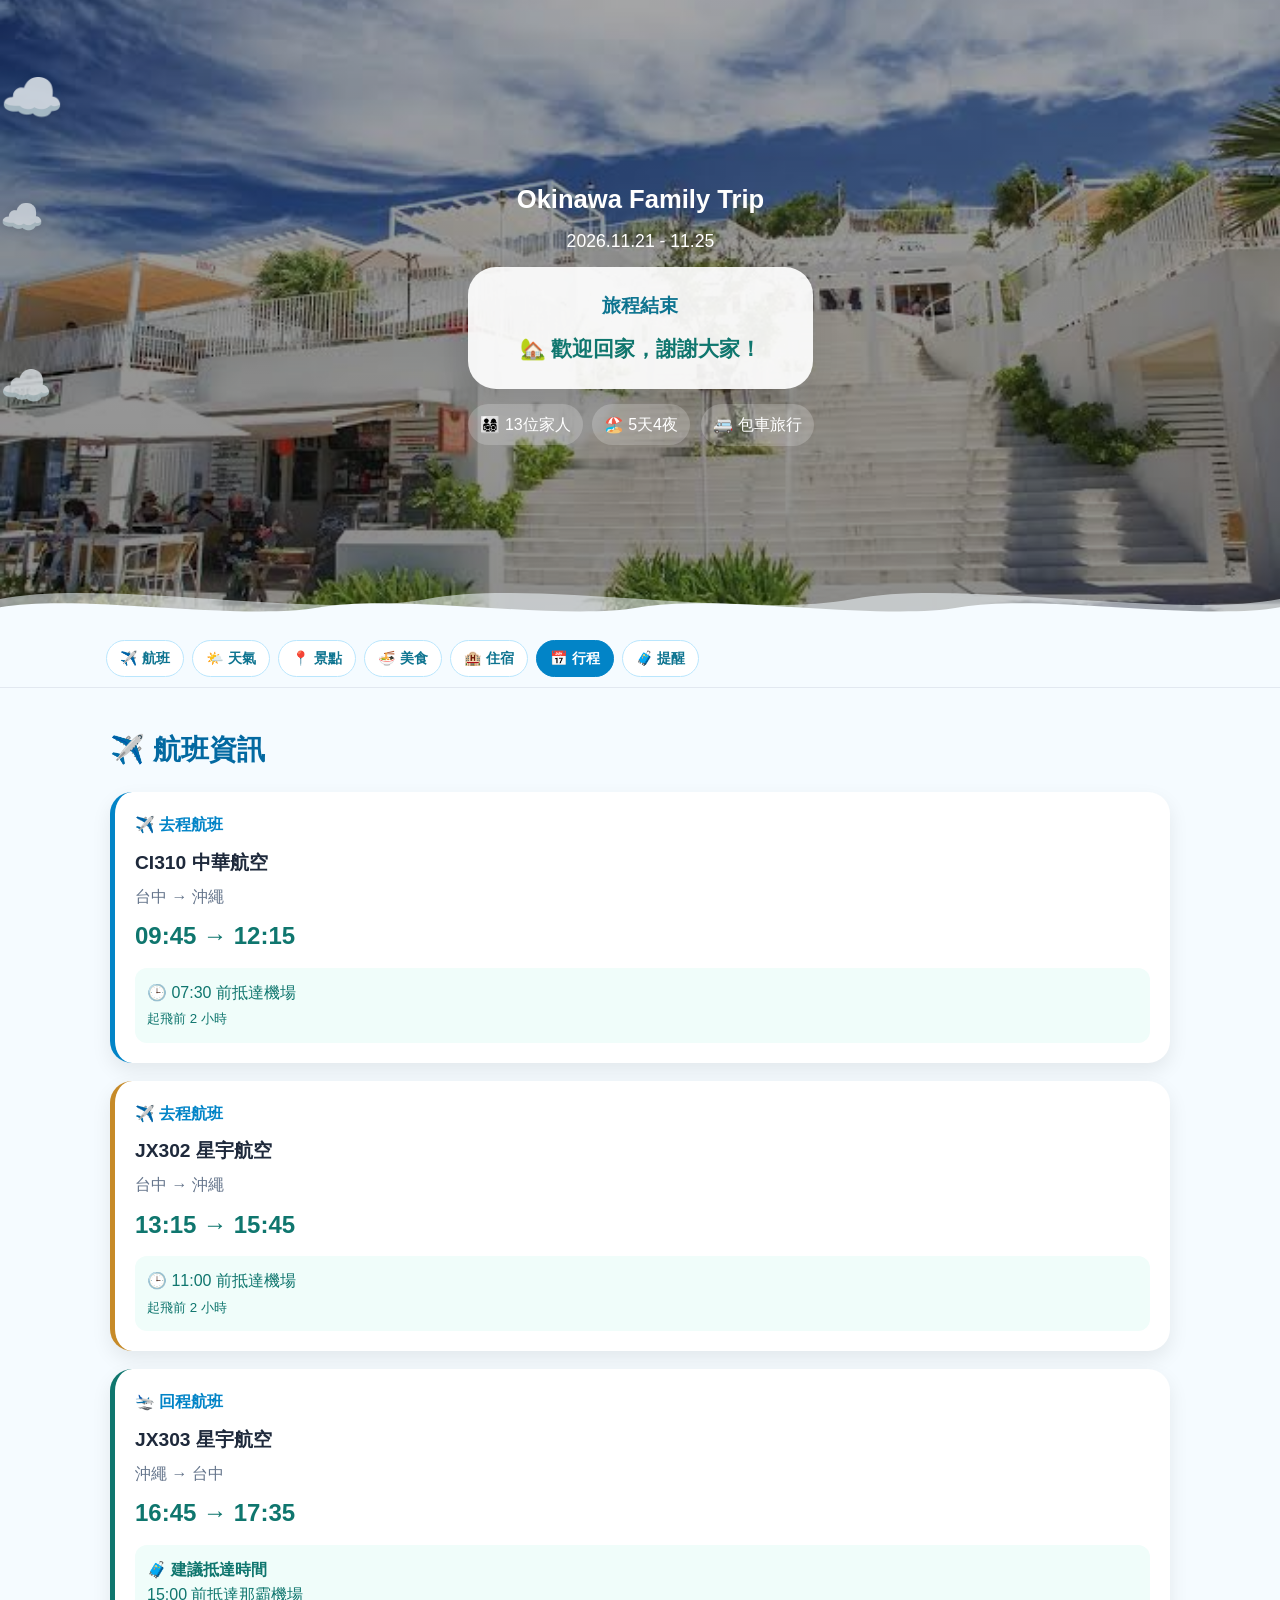
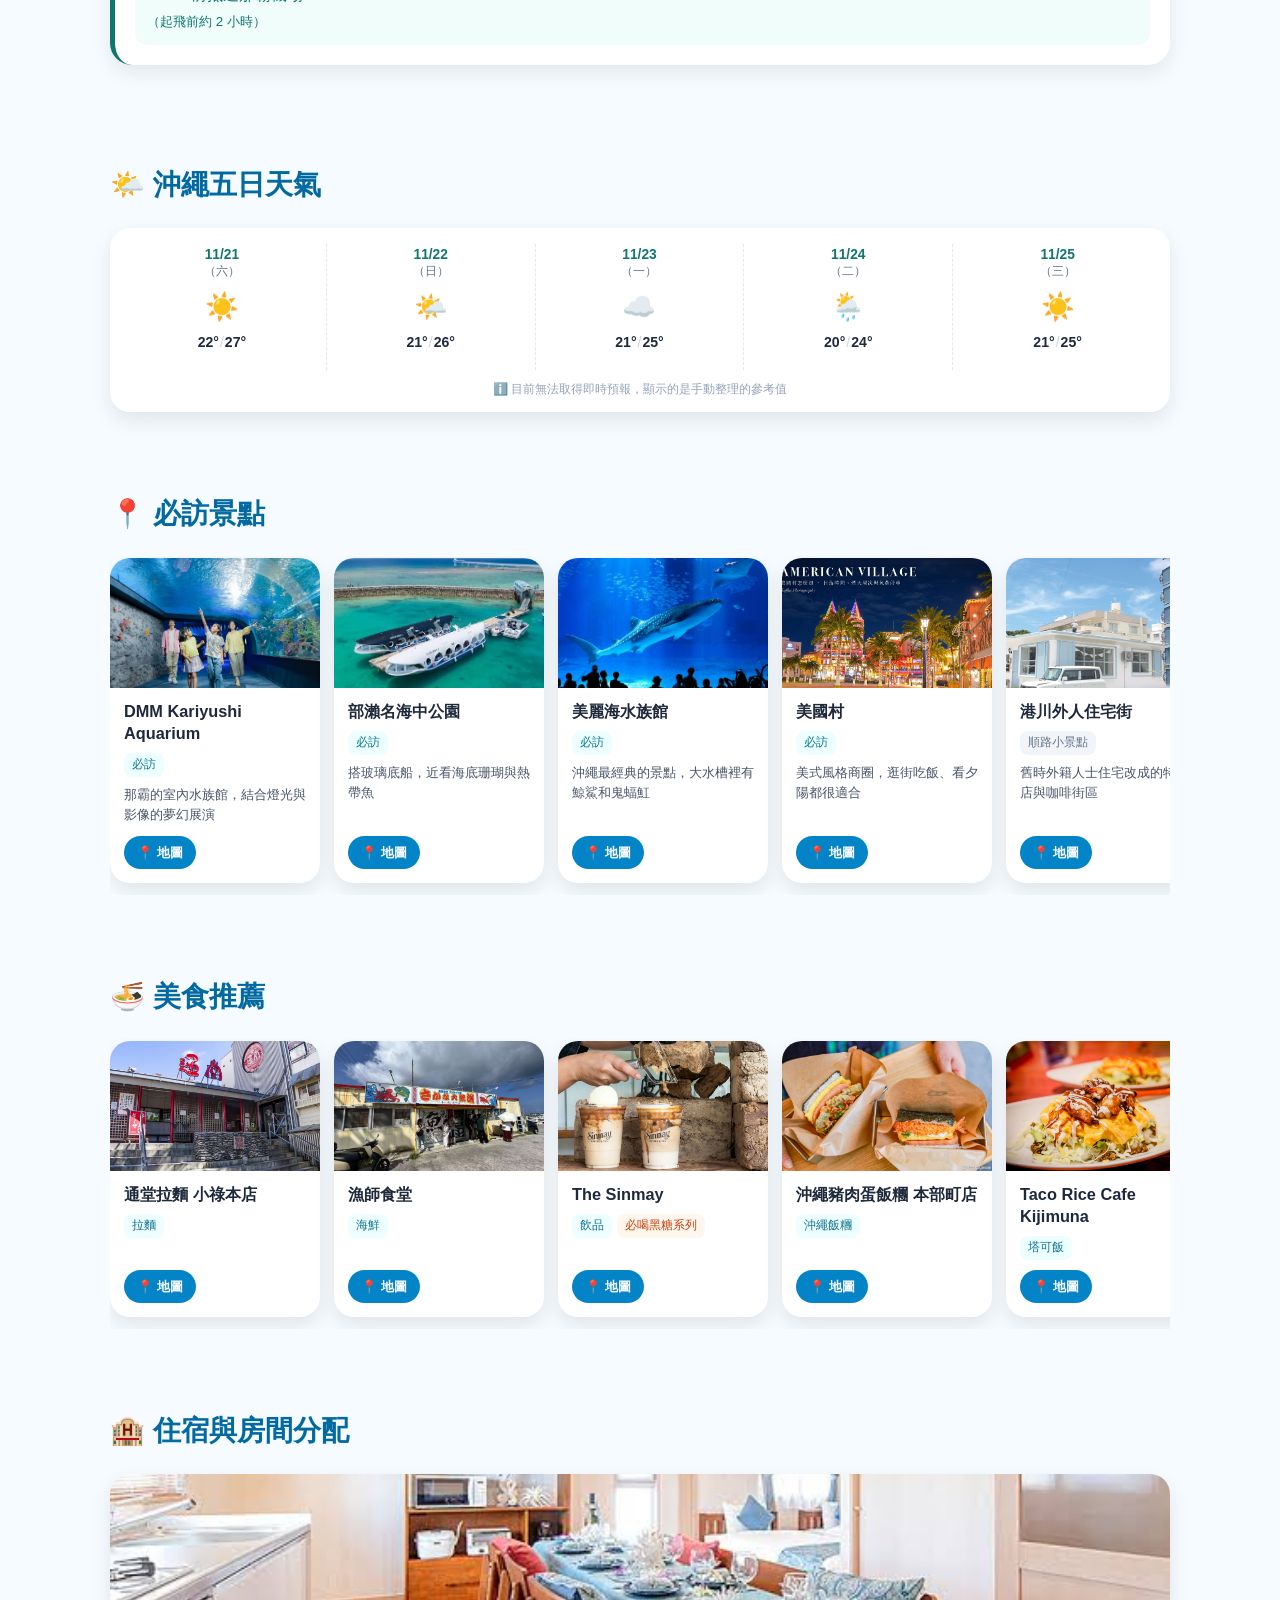
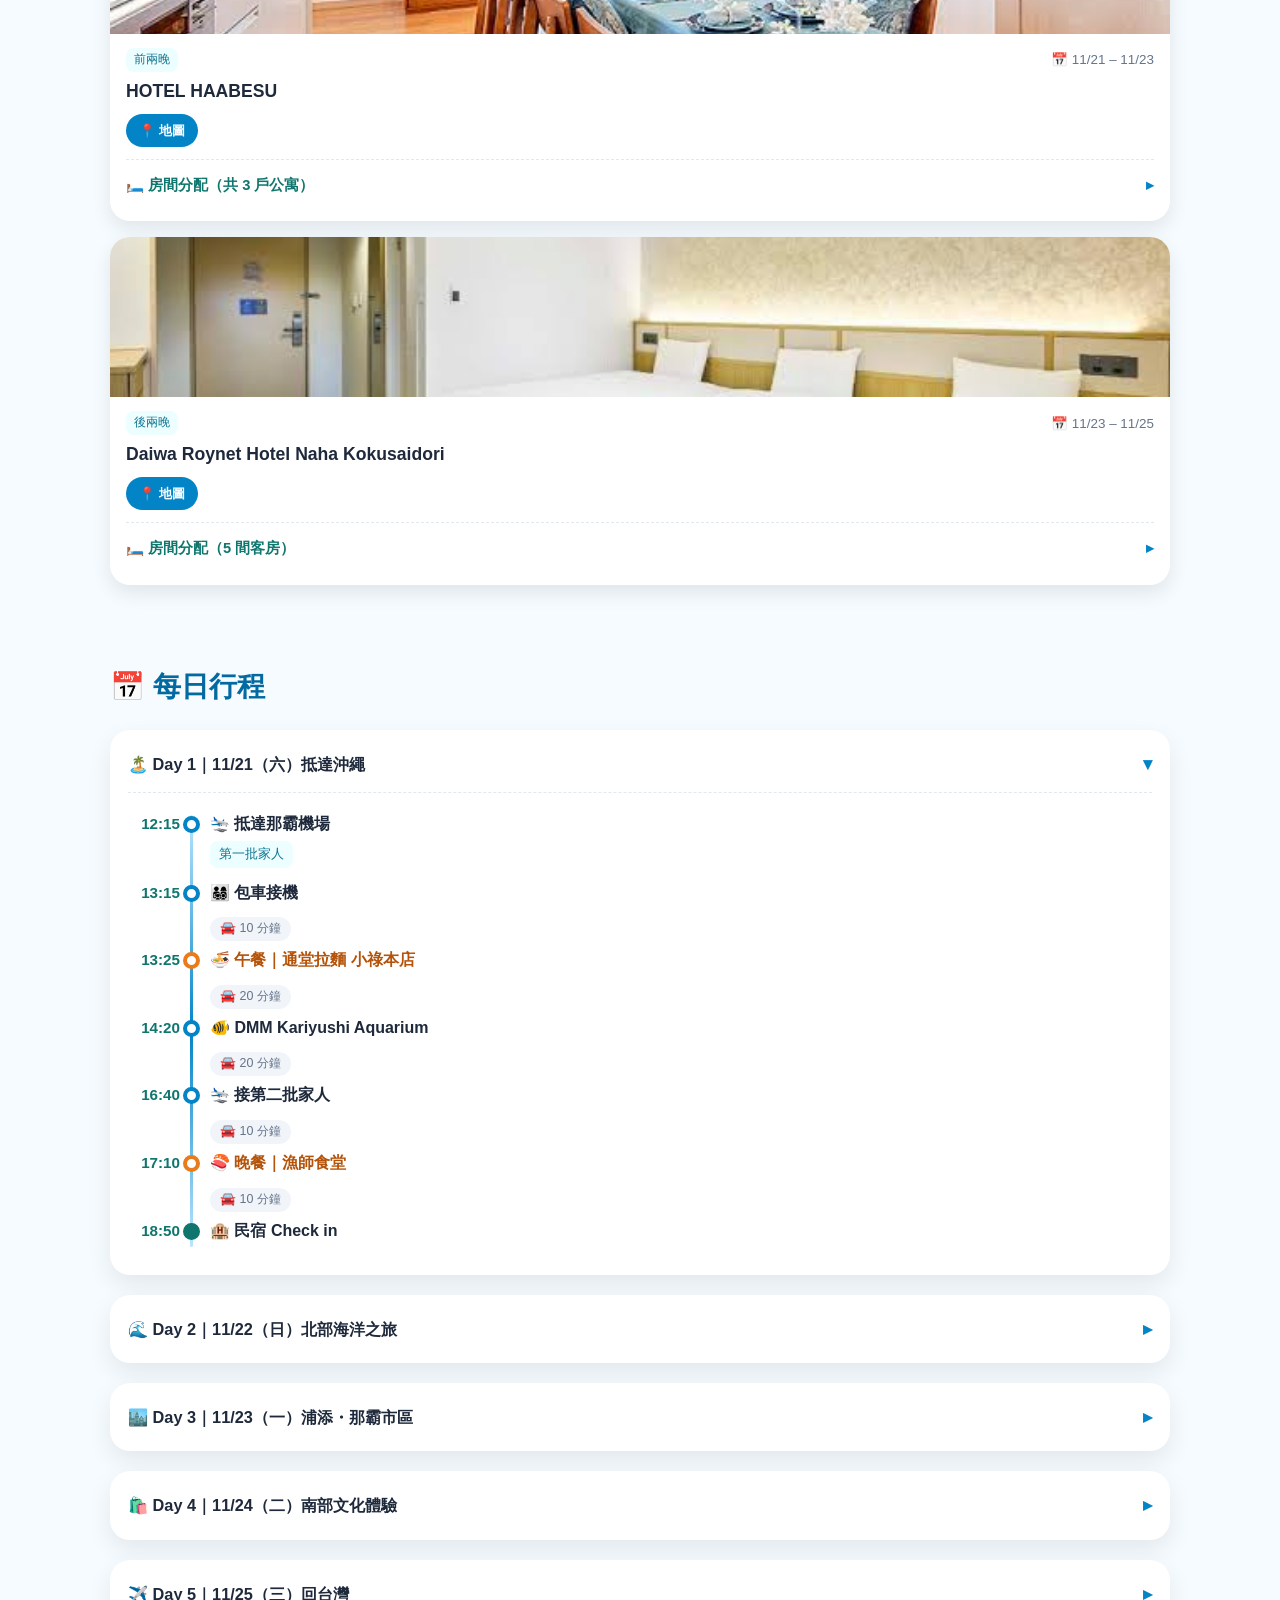
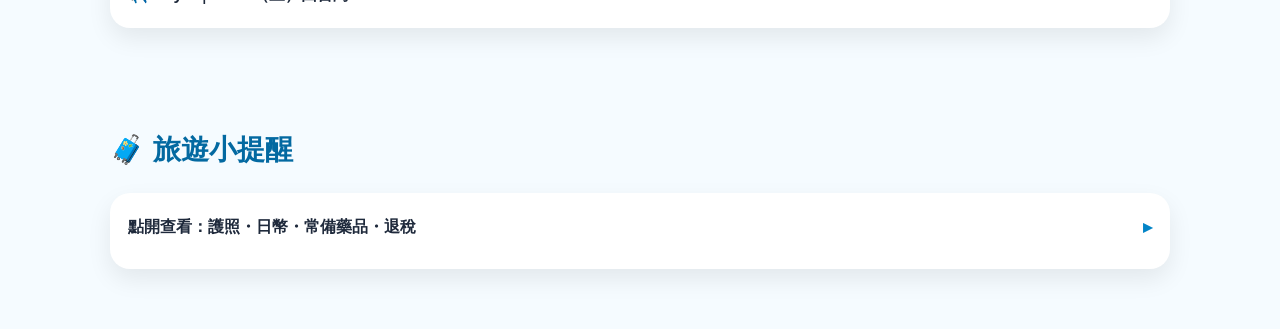
==== commit 5d34d0e3: "Add files via upload" ====
--- a/index.html
+++ b/index.html
@@ -1,13 +1,9 @@
 <!DOCTYPE html>
 <html lang="zh-Hant">
-
 <head>
-
 <meta charset="UTF-8">
-
 <meta name="viewport"
 content="width=device-width, initial-scale=1.0">
-
 <title>
 🏝️ Okinawa Family Trip 2026
 </title>
@@ -19,484 +15,46 @@
 <meta property="og:image" content="https://jade19940517.github.io/2026_okinawa/images/%E7%80%A8%E9%95%B7%E5%B3%B6.jpg">
 <meta property="og:url" content="https://jade19940517.github.io/2026_okinawa/">
 <meta name="twitter:card" content="summary_large_image">
-
-<style>
-
-:root{
---ocean:#0284c7;
---sky:#e0f7ff;
---card:#ffffff;
-}
-
-*{
-margin:0;
-padding:0;
-box-sizing:border-box;
-}
-
-body{
-font-family:"Microsoft JhengHei",sans-serif;
-background:#f5fbff;
-color:#1e293b;
-line-height:1.6;
-}
-
-.hero{
-height:70vh;
-background:
-linear-gradient(
-rgba(0,0,0,.35),
-rgba(0,0,0,.45)
-),
-url('images/瀨長島.jpg');
-background-size:cover;
-background-position:center;
-display:flex;
-justify-content:center;
-align-items:center;
-text-align:center;
-color:white;
-padding:20px;
-}
-
-.hero-content{
-max-width:700px;
-}
-
-.hero h1{
-    font-size:1.6rem;
-    font-weight:700;
-    line-height:1.2;
-    margin-bottom:12px;
-    white-space:nowrap;
-}
-
-.hero p{
-font-size:1.1rem;
-margin-bottom:12px;
-}
-
-.badges{
-display:flex;
-justify-content:center;
-flex-wrap:wrap;
-gap:10px;
-margin-top:15px;
-}
-
-.badge{
-background:rgba(255,255,255,.2);
-padding:8px 12px;
-border-radius:30px;
-backdrop-filter:blur(8px);
-}
-
-.countdown{
-    margin-top:25px;
-    font-size:1.6rem;
-    font-weight:bold;
-}
-
-/* 倒數卡片 */
-.countdown-box{
-    background:rgba(255,255,255,.92);
-    backdrop-filter:blur(12px);
-    border-radius:28px;
-    padding:24px;
-    box-shadow:0 12px 30px rgba(0,0,0,.08);
-}
-
-.countdown-title{
-    font-size:1.2rem;
-    font-weight:700;
-    color:#0e7490;
-    margin-bottom:10px;
-}
-
-#countdown{
-    font-size:1.3rem;
-    font-weight:bold;
-    color:#0f766e;
-}
-
-.section{
-padding:40px 20px;
-max-width:1100px;
-margin:auto;
-}
-
-.card{
-background:white;
-border-radius:20px;
-padding:20px;
-box-shadow:
-0 10px 25px
-rgba(0,0,0,.08);
-margin-bottom:20px;
-}
-.flight-card{
-    background:white;
-    border-radius:22px;
-    padding:20px;
-    margin-bottom:18px;
-    box-shadow:0 8px 20px rgba(0,0,0,.08);
-}
-
-.china-airlines{
-    border-left:5px solid #0284c7;
-}
-
-.starlux{
-    border-left:5px solid #c68a28;
-}
-
-.return-flight{
-    border-left:5px solid #0f766e;
-}
-
-.flight-header{
-    font-size:1rem;
-    font-weight:700;
-    color:#0284c7;
-    margin-bottom:10px;
-}
-
-.flight-airline{
-    font-size:1.2rem;
-    font-weight:700;
-    margin-bottom:5px;
-}
-
-.flight-route{
-    color:#64748b;
-    margin-bottom:8px;
-}
-
-.flight-time{
-    font-size:1.5rem;
-    font-weight:bold;
-    color:#0f766e;
-    margin-bottom:12px;
-}
-
-.flight-note{
-    background:#f0fdfa;
-    padding:12px;
-    border-radius:12px;
-    color:#0f766e;
-}
-.scroll-cards{
-display:flex;
-overflow-x:auto;
-gap:15px;
-padding-bottom:10px;
-}
-
-.scroll-cards::-webkit-scrollbar{
-display:none;
-}
-
-.small-card{
-min-width:180px;
-background:white;
-padding:18px;
-border-radius:18px;
-box-shadow:
-0 5px 15px
-rgba(0,0,0,.08);
-text-align:center;
-}
-
-.section-title{
-font-size:28px;
-color:#0369a1;
-margin-bottom:20px;
-}
-
-@media(max-width:768px){
-
-.hero{
-height:70vh;
-}
-
-.hero h1{
-font-size:2rem;
-}
-
-.countdown{
-font-size:1.2rem;
-}
-
-}
-
-
-/* 每日行程時間軸 */
-.day-card{padding:6px 18px;}
-.day-card summary{font-weight:700;font-size:1.02rem;padding:14px 0;cursor:pointer;list-style:none;display:flex;justify-content:space-between;align-items:center;}
-.day-card summary::-webkit-details-marker{display:none;}
-.day-card summary::after{content:"▾";color:var(--ocean);font-size:1.1rem;}
-.day-card:not([open]) summary::after{content:"▸";}
-.day-card[open] summary{border-bottom:1px dashed #e2e8f0;margin-bottom:14px;}
-.timeline{position:relative;padding:4px 0 14px;}
-.timeline::before{content:"";position:absolute;left:62px;top:8px;bottom:22px;width:3px;background:linear-gradient(#bae6fd,var(--ocean),#bae6fd);border-radius:3px;}
-.stop{position:relative;display:flex;margin-bottom:4px;}
-.time{width:52px;flex:none;text-align:right;font-weight:700;font-size:.95rem;color:#0f766e;padding-top:1px;font-variant-numeric:tabular-nums;}
-.time.none{color:#cbd5e1;font-weight:400;}
-.dot{position:absolute;left:55px;top:5px;width:17px;height:17px;border-radius:50%;background:#fff;border:4px solid var(--ocean);}
-.stop.meal .dot{border-color:#ea7a1a;}
-.stop.end .dot{border-color:#0f766e;background:#0f766e;}
-.stop .body{margin-left:30px;padding-bottom:8px;flex:1;}
-.stop .title{font-weight:600;font-size:1rem;}
-.stop.meal .title{color:#b45309;}
-.tag{display:inline-block;margin:5px 6px 0 0;background:#ecfeff;color:#0e7490;border-radius:8px;padding:3px 9px;font-size:.8rem;}
-.tag.warn{background:#fef2f2;color:#b91c1c;}
-.tag.food{background:#fff7ed;color:#c2410c;}
-.drive{display:flex;margin:2px 0 6px;}
-.drive span{margin-left:82px;background:#f1f5f9;color:#64748b;font-size:.78rem;border-radius:20px;padding:2px 10px;}
-.callout{margin:6px 0 12px;background:#fffbeb;border:1px solid #fde68a;color:#92400e;border-radius:12px;padding:10px 12px;font-size:.85rem;}
-
-
-/* 景點・美食 橫向滑動卡片 */
-.spot-scroll,.food-scroll{display:flex;gap:14px;overflow-x:auto;scroll-snap-type:x mandatory;padding:2px 2px 12px;-webkit-overflow-scrolling:touch;}
-.spot-scroll::-webkit-scrollbar,.food-scroll::-webkit-scrollbar{display:none;}
-.spot-card,.food-card{flex:none;width:210px;scroll-snap-align:start;background:#fff;border-radius:20px;overflow:hidden;box-shadow:0 8px 20px rgba(0,0,0,.09);display:flex;flex-direction:column;}
-.spot-photo,.food-photo{display:block;width:100%;height:130px;object-fit:cover;background:#e0f2fe;}
-.spot-body,.food-body{padding:12px 14px 14px;display:flex;flex-direction:column;flex:1;}
-.spot-name,.food-name{font-weight:700;font-size:1.02rem;line-height:1.35;}
-.spot-meta,.food-meta{margin-top:6px;}
-.spot-desc{margin-top:8px;font-size:.84rem;color:#475569;line-height:1.5;}
-.chip{display:inline-block;background:#ecfeff;color:#0e7490;border-radius:8px;padding:2px 8px;font-size:.78rem;margin-right:5px;}
-.chip.soft{background:#f1f5f9;color:#64748b;}
-.chip.warm{background:#fff7ed;color:#c2410c;}
-.map-btn{margin-top:auto;padding-top:10px;}
-.map-btn a{display:inline-block;background:var(--ocean);color:#fff;text-decoration:none;font-size:.82rem;font-weight:600;border-radius:20px;padding:6px 13px;}
-
-
-/* ===== v2：導覽・天氣・住宿・小提醒 ===== */
-html{scroll-behavior:smooth;}
-.section{scroll-margin-top:62px;}
-
-.quick-nav{position:sticky;top:0;z-index:50;background:rgba(245,251,255,.94);-webkit-backdrop-filter:blur(10px);backdrop-filter:blur(10px);border-bottom:1px solid #e2e8f0;}
-.quick-nav-inner{display:flex;gap:8px;overflow-x:auto;padding:10px 16px;max-width:1100px;margin:auto;}
-.quick-nav-inner::-webkit-scrollbar{display:none;}
-.quick-nav a{flex:none;text-decoration:none;color:#0e7490;background:#fff;border:1px solid #bae6fd;border-radius:20px;padding:6px 13px;font-size:.88rem;font-weight:600;white-space:nowrap;}
-.quick-nav a.active{background:var(--ocean);border-color:var(--ocean);color:#fff;}
-
-.today-badge{display:inline-block;flex:none;white-space:nowrap;background:#ea7a1a;color:#fff;font-size:.72rem;font-weight:700;border-radius:10px;padding:1px 8px;margin-right:8px;vertical-align:middle;}
-.day-card summary{gap:8px;}
-
-.wx-card{background:#fff;border-radius:20px;padding:16px 8px 12px;box-shadow:0 8px 20px rgba(0,0,0,.09);}
-.wx-grid{display:grid;grid-template-columns:repeat(5,1fr);}
-.wx-col{text-align:center;padding:2px 2px;border-right:1px dashed #e2e8f0;}
-.wx-col:last-child{border-right:none;}
-.wx-date{font-weight:700;font-size:.86rem;color:#0f766e;line-height:1.3;}
-.wx-date small{display:block;font-weight:400;font-size:.72rem;color:#64748b;}
-.wx-ico{font-size:1.7rem;margin:6px 0 2px;}
-.wx-temp{font-size:.88rem;font-weight:700;}
-.wx-temp span{color:#cbd5e1;font-weight:400;margin:0 1px;}
-.wx-rain{font-size:.74rem;color:#0e7490;min-height:1.1em;margin-top:2px;}
-.wx-note{margin:10px 8px 0;font-size:.76rem;color:#94a3b8;text-align:center;}
-
-.stay-list{display:grid;gap:16px;}
-.stay-card{background:#fff;border-radius:20px;overflow:hidden;box-shadow:0 8px 20px rgba(0,0,0,.09);}
-.stay-photo{display:block;width:100%;height:160px;object-fit:cover;background:#e0f2fe;}
-.stay-body{padding:14px 16px 16px;}
-.stay-top{display:flex;align-items:center;justify-content:space-between;gap:8px;}
-.stay-dates{font-size:.84rem;color:#64748b;}
-.stay-name{margin-top:8px;font-weight:700;font-size:1.1rem;line-height:1.35;}
-.stay-body .map-btn{padding-top:10px;}
-.rooms{margin-top:12px;border-top:1px dashed #e2e8f0;padding-top:6px;}
-.rooms summary{cursor:pointer;list-style:none;font-weight:600;font-size:.92rem;color:#0f766e;padding:8px 0;display:flex;justify-content:space-between;align-items:center;}
-.rooms summary::-webkit-details-marker{display:none;}
-.rooms summary::after{content:"▸";color:var(--ocean);}
-.rooms[open] summary::after{content:"▾";}
-.room-grid{display:grid;grid-template-columns:1fr 1fr;gap:10px;padding:4px 0 2px;}
-.room{background:#f0f9ff;border-radius:14px;padding:10px 12px;}
-.room b{display:block;font-size:.82rem;color:#0284c7;margin-bottom:4px;}
-.room span{display:block;font-size:.9rem;line-height:1.55;}
-
-.tips-card{padding:6px 18px 14px;}
-.tips-card summary{font-weight:700;font-size:1rem;padding:14px 0;cursor:pointer;list-style:none;display:flex;justify-content:space-between;align-items:center;gap:8px;}
-.tips-card summary::-webkit-details-marker{display:none;}
-.tips-card summary::after{content:"▸";color:var(--ocean);font-size:1.1rem;}
-.tips-card[open] summary::after{content:"▾";}
-.tips-card[open] summary{border-bottom:1px dashed #e2e8f0;margin-bottom:6px;}
-.tip-block{margin-top:14px;}
-.tip-block h3{font-size:1rem;color:#0284c7;margin-bottom:6px;}
-.tip-block ul{padding-left:1.15rem;}
-.tip-block li{font-size:.9rem;line-height:1.6;margin-bottom:5px;color:#334155;}
-.tip-foot{margin-top:6px;font-size:.78rem;color:#94a3b8;}
-
-
-/* ===== v3：可愛動畫 ===== */
-.hero{position:relative;overflow:hidden;}
-.hero-content{position:relative;z-index:2;animation:hero-in .9s cubic-bezier(.34,1.56,.64,1) both;}
-.hero-deco{position:absolute;inset:0;z-index:1;pointer-events:none;overflow:hidden;}
-.cloud{position:absolute;left:0;font-size:3.2rem;opacity:.85;filter:drop-shadow(0 4px 6px rgba(0,0,0,.15));will-change:transform;animation:drift 38s linear infinite;}
-.cloud.c1{top:9%;animation-duration:42s;animation-delay:-14s;}
-.cloud.c2{top:30%;font-size:2.2rem;opacity:.7;animation-duration:30s;animation-delay:-5s;}
-.cloud.c3{top:56%;font-size:2.6rem;opacity:.75;animation-duration:50s;animation-delay:-33s;}
-@keyframes drift{from{transform:translateX(-25vw);}to{transform:translateX(125vw);}}
-.hero-plane{position:absolute;left:0;top:18%;font-size:2rem;opacity:0;will-change:transform;animation:fly 16s ease-in-out 1.5s infinite;}
-@keyframes fly{
-  0%{transform:translate(-15vw,30px) rotate(-6deg);opacity:0;}
-  4%{opacity:1;}
-  30%{transform:translate(50vw,-8px) rotate(2deg);}
-  52%{transform:translate(115vw,-40px) rotate(-4deg);opacity:1;}
-  54%,100%{transform:translate(115vw,-40px);opacity:0;}
-}
-.wave{position:absolute;left:0;bottom:-1px;width:200%;height:46px;will-change:transform;}
-.wave-back path{fill:rgba(245,251,255,.55);}
-.wave-front path{fill:#f5fbff;}
-.wave-back{animation:wave-move 14s linear infinite reverse;height:56px;}
-.wave-front{animation:wave-move 9s linear infinite;}
-@keyframes wave-move{from{transform:translateX(0);}to{transform:translateX(-50%);}}
-@keyframes hero-in{from{opacity:0;transform:translateY(26px) scale(.94);}to{opacity:1;transform:none;}}
-.badge{animation:pop-in .6s cubic-bezier(.34,1.56,.64,1) backwards;}
-.badge:nth-child(1){animation-delay:.45s;}
-.badge:nth-child(2){animation-delay:.6s;}
-.badge:nth-child(3){animation-delay:.75s;}
-
-/* 倒數：秒數跳一下 */
-#countdown{font-variant-numeric:tabular-nums;}
-.cd-sec{display:inline-block;color:#ea7a1a;min-width:1.35em;animation:cd-pop .5s cubic-bezier(.34,1.56,.64,1);}
-@keyframes cd-pop{0%{transform:scale(.55) translateY(8px);opacity:.25;}60%{transform:scale(1.28);opacity:1;}100%{transform:none;opacity:1;}}
-
-/* 捲動浮現 */
-.js-anim .section{opacity:0;transform:translateY(30px) scale(.97);}
-.js-anim .section.in{opacity:1;transform:none;transition:opacity .55s ease,transform .75s cubic-bezier(.34,1.56,.64,1);}
-.js-anim .section.in .section-title{animation:title-in .7s cubic-bezier(.34,1.56,.64,1) backwards;}
-@keyframes title-in{from{opacity:0;transform:translateX(-22px);}to{opacity:1;transform:none;}}
-.js-anim .section.in .spot-card,
-.js-anim .section.in .food-card,
-.js-anim .section.in .stay-card,
-.js-anim .section.in .wx-card,
-.js-anim .section.in .day-card,
-.js-anim .section.in .tips-card,
-.js-anim .section.in .flight-card{animation:pop-in .65s cubic-bezier(.34,1.56,.64,1) backwards;animation-delay:calc(var(--i,0) * 80ms + 150ms);}
-@keyframes pop-in{
-  0%{opacity:0;transform:translateY(26px) scale(.86) rotate(-2deg);}
-  60%{opacity:1;transform:translateY(-4px) scale(1.03) rotate(.6deg);}
-  100%{opacity:1;transform:none;}
-}
-
-/* 按壓回彈 */
-.spot-card,.food-card,.stay-card,.day-card,.flight-card,.wx-card,.tips-card,.room{transition:transform .28s cubic-bezier(.34,1.56,.64,1),box-shadow .25s ease;}
-@media (hover:hover){
-  .spot-card:hover,.food-card:hover,.stay-card:hover{transform:translateY(-5px);box-shadow:0 14px 28px rgba(2,132,199,.18);}
-}
-.spot-card:active,.food-card:active,.stay-card:active,.room:active{transform:scale(.95);}
-.map-btn a{transition:transform .22s cubic-bezier(.34,1.56,.64,1);}
-.map-btn a:active{transform:scale(.88) rotate(-2deg);}
-.quick-nav a{transition:transform .22s cubic-bezier(.34,1.56,.64,1),background .2s,color .2s;}
-.quick-nav a:active{transform:scale(.88);}
-.quick-nav a.active{animation:nav-pop .4s cubic-bezier(.34,1.56,.64,1);}
-@keyframes nav-pop{0%{transform:scale(.85);}60%{transform:scale(1.1);}100%{transform:none;}}
-
-/* 天氣圖示搖擺 */
-.wx-ico{animation:bob 3.2s ease-in-out infinite;transform-origin:50% 70%;}
-.wx-col:nth-child(2) .wx-ico{animation-delay:-.7s;}
-.wx-col:nth-child(3) .wx-ico{animation-delay:-1.4s;}
-.wx-col:nth-child(4) .wx-ico{animation-delay:-2.1s;}
-.wx-col:nth-child(5) .wx-ico{animation-delay:-2.8s;}
-@keyframes bob{0%,100%{transform:translateY(0) rotate(-5deg);}50%{transform:translateY(-6px) rotate(5deg);}}
-
-/* 「今天」標籤呼吸 */
-.today-badge{animation:pulse 1.8s ease-in-out infinite;}
-@keyframes pulse{0%,100%{box-shadow:0 0 0 0 rgba(234,122,26,.55);}50%{box-shadow:0 0 0 7px rgba(234,122,26,0);}}
-
-/* 手機設定「減少動態效果」→ 全部關閉 */
-@media (prefers-reduced-motion:reduce){
-  *,*::before,*::after{animation:none !important;transition:none !important;}
-  .js-anim .section{opacity:1;transform:none;}
-  .hero-deco{display:none;}
-  html{scroll-behavior:auto;}
-}
-
-
-/* 公寓：每戶 → 房間 → 床型 */
-.unit-list{padding:4px 0 2px;}
-.unit{background:#f0f9ff;border:2px solid #bae6fd;border-radius:18px;padding:12px;margin-bottom:12px;}
-.unit-head{display:flex;justify-content:space-between;align-items:center;gap:6px;flex-wrap:wrap;margin-bottom:10px;font-weight:700;color:#0284c7;font-size:1rem;}
-.unit-tag{font-size:.74rem;font-weight:600;background:#fff;color:#0e7490;border-radius:8px;padding:2px 8px;}
-.uroom{background:#fff;border-radius:14px;padding:10px 12px;margin-top:8px;}
-.uroom-head{display:flex;justify-content:space-between;align-items:center;gap:6px;flex-wrap:wrap;margin-bottom:8px;}
-.uroom-head b{font-size:.9rem;color:#0f766e;}
-.uroom .bed{font-size:.76rem;color:#0e7490;background:#ecfeff;border-radius:8px;padding:2px 8px;}
-.unit-people{display:flex;flex-wrap:wrap;gap:6px;}
-.unit-people span{background:#f0f9ff;border-radius:12px;padding:4px 11px;font-size:.92rem;}
-.unit-share{margin-top:10px;font-size:.8rem;line-height:1.5;color:#0f766e;background:#ecfdf5;border-radius:10px;padding:6px 10px;}
-
-
-.unit-note{margin-top:10px;font-size:.82rem;font-weight:600;line-height:1.5;color:#92400e;background:#fffbeb;border:1px dashed #fcd34d;border-radius:10px;padding:6px 10px;}
-.unit-note + .unit-share{margin-top:8px;}
-
-
-/* 飯店客房：房間 → 房型 */
-.hroom-list{padding:4px 0 2px;}
-.hroom{background:#f0f9ff;border-radius:14px;padding:10px 12px;margin-bottom:10px;}
-.hroom-head{display:flex;justify-content:space-between;align-items:center;gap:6px;flex-wrap:wrap;margin-bottom:8px;}
-.hroom-head b{font-size:.92rem;color:#0284c7;}
-.hroom .bed{font-size:.76rem;color:#0e7490;background:#fff;border-radius:8px;padding:2px 8px;}
-.hroom .unit-people span{background:#fff;}
-
-</style>
-
+<link rel="stylesheet" href="style.css?v=1">
 </head>
-
 <body>
-
-<!-- Hero -->
-
 <section class="hero">
 <div class="hero-deco" aria-hidden="true">
-  <span class="cloud c1">☁️</span>
-  <span class="cloud c2">☁️</span>
-  <span class="cloud c3">☁️</span>
-  <span class="hero-plane">✈️</span>
-  <svg class="wave wave-back" viewBox="0 0 2400 70" preserveAspectRatio="none"><path d="M0 30 C100.0 4 300.0 56 400 30 C500.0 4 700.0 56 800 30 C900.0 4 1100.0 56 1200 30 C1300.0 4 1500.0 56 1600 30 C1700.0 4 1900.0 56 2000 30 C2100.0 4 2300.0 56 2400 30 V70 H0 Z"/></svg>
-  <svg class="wave wave-front" viewBox="0 0 2400 70" preserveAspectRatio="none"><path d="M0 34 C75.0 12 225.0 56 300 34 C375.0 12 525.0 56 600 34 C675.0 12 825.0 56 900 34 C975.0 12 1125.0 56 1200 34 C1275.0 12 1425.0 56 1500 34 C1575.0 12 1725.0 56 1800 34 C1875.0 12 2025.0 56 2100 34 C2175.0 12 2325.0 56 2400 34 V70 H0 Z"/></svg>
-</div>
-
-
+<span class="cloud c1">☁️</span>
+<span class="cloud c2">☁️</span>
+<span class="cloud c3">☁️</span>
+<span class="hero-plane">✈️</span>
+<svg class="wave wave-back" viewBox="0 0 2400 70" preserveAspectRatio="none"><path d="M0 30 C100.0 4 300.0 56 400 30 C500.0 4 700.0 56 800 30 C900.0 4 1100.0 56 1200 30 C1300.0 4 1500.0 56 1600 30 C1700.0 4 1900.0 56 2000 30 C2100.0 4 2300.0 56 2400 30 V70 H0 Z"/></svg>
+<svg class="wave wave-front" viewBox="0 0 2400 70" preserveAspectRatio="none"><path d="M0 34 C75.0 12 225.0 56 300 34 C375.0 12 525.0 56 600 34 C675.0 12 825.0 56 900 34 C975.0 12 1125.0 56 1200 34 C1275.0 12 1425.0 56 1500 34 C1575.0 12 1725.0 56 1800 34 C1875.0 12 2025.0 56 2100 34 C2175.0 12 2325.0 56 2400 34 V70 H0 Z"/></svg>
+</div>
 <div class="hero-content">
-
 <h1>
 Okinawa Family Trip
 </h1>
-
 <p>
 2026.11.21 - 11.25
 </p>
 <div class="countdown-box">
-    <div class="countdown-title">
-        沖繩出發倒數
-    </div>
-
-    <div id="countdown">
-        載入中...
-    </div>
+<div class="countdown-title">
+沖繩出發倒數
+</div>
+<div id="countdown">
+載入中...
+</div>
 </div>
 <div class="badges">
-
 <div class="badge">
 👨‍👩‍👧‍👦 13位家人
 </div>
-
 <div class="badge">
 🏖️ 5天4夜
 </div>
-
 <div class="badge">
 🚐 包車旅行
 </div> 
-  
-</div>
-
-</div>
-
-</section>
-
+</div>
+</div>
+</section>
 <nav class="quick-nav" id="quick-nav" aria-label="快速導覽">
 <div class="quick-nav-inner">
 <a href="#flights">✈️ 航班</a>
@@ -508,105 +66,74 @@
 <a href="#tips">🧳 提醒</a>
 </div>
 </nav>
-
-<!-- 航班資訊 -->
-
 <section class="section" id="flights">
-
 <h2 class="section-title">
 ✈️ 航班資訊
 </h2>
-
 <div class="flight-card china-airlines">
-
-    <div class="flight-header">
-        ✈️ 去程航班
-    </div>
-
-    <div class="flight-airline">
-        CI310 中華航空
-    </div>
-
-    <div class="flight-route">
-        台中 → 沖繩
-    </div>
-
-    <div class="flight-time">
-        09:45 → 12:15
-    </div>
-
-    <div class="flight-note">
-        🕒 07:30 前抵達機場
-        <br>
-        <small>起飛前 2 小時</small>
-    </div>
-
-</div>
-
+<div class="flight-header">
+✈️ 去程航班
+</div>
+<div class="flight-airline">
+CI310 中華航空
+</div>
+<div class="flight-route">
+台中 → 沖繩
+</div>
+<div class="flight-time">
+09:45 → 12:15
+</div>
+<div class="flight-note">
+🕒 07:30 前抵達機場
+<br>
+<small>起飛前 2 小時</small>
+</div>
+</div>
 <div class="flight-card starlux">
-
-    <div class="flight-header">
-        ✈️ 去程航班
-    </div>
-
-    <div class="flight-airline">
-        JX302 星宇航空
-    </div>
-
-    <div class="flight-route">
-        台中 → 沖繩
-    </div>
-
-    <div class="flight-time">
-        13:15 → 15:45
-    </div>
-
-    <div class="flight-note">
-        🕒 11:00 前抵達機場
-        <br>
-        <small>起飛前 2 小時</small>
-    </div>
-
-</div>
-
+<div class="flight-header">
+✈️ 去程航班
+</div>
+<div class="flight-airline">
+JX302 星宇航空
+</div>
+<div class="flight-route">
+台中 → 沖繩
+</div>
+<div class="flight-time">
+13:15 → 15:45
+</div>
+<div class="flight-note">
+🕒 11:00 前抵達機場
+<br>
+<small>起飛前 2 小時</small>
+</div>
+</div>
 <div class="flight-card return-flight">
-
-    <div class="flight-header">
-        🛬 回程航班
-    </div>
-
-    <div class="flight-airline">
-        JX303 星宇航空
-    </div>
-
-    <div class="flight-route">
-        沖繩 → 台中
-    </div>
+<div class="flight-header">
+🛬 回程航班
+</div>
+<div class="flight-airline">
+JX303 星宇航空
+</div>
+<div class="flight-route">
+沖繩 → 台中
+</div>
 <div class="flight-time">
-        16:45 → 17:35
+16:45 → 17:35
 </div>
 <div class="flight-note">
-    <strong>🧳 建議抵達時間</strong>
-    <br>
-    15:00 前抵達那霸機場
-    <br>
-    <small>（起飛前約 2 小時）</small>
-</div>
-    
-
-</div>
-
-
-</section>
-
-<!-- 五日天氣 -->
-
+<strong>🧳 建議抵達時間</strong>
+<br>
+15:00 前抵達那霸機場
+<br>
+<small>（起飛前約 2 小時）</small>
+</div>
+</div>
+</section>
 <section class="section" id="weather">
-
 <h2 class="section-title">
 🌤️ 沖繩五日天氣
 </h2>
-
 <div class="wx-card">
 <div class="wx-grid" id="wx-grid">
 <div class="wx-col"><div class="wx-date">11/21<small>（六）</small></div><div class="wx-ico">☀️</div><div class="wx-temp">22°<span>/</span>27°</div><div class="wx-rain"></div></div>
@@ -617,435 +144,374 @@
 </div>
 <div class="wx-note" id="wx-note">⏳ 預報載入中…（先顯示手動整理的參考值）</div>
 </div>
-
-</section>
-
-<!-- 景點 -->
-
+</section>
 <section class="section" id="spots">
-
 <h2 class="section-title">
 📍 必訪景點
 </h2>
-
 <div class="spot-scroll">
-
-<div class="spot-card">
-  <img class="spot-photo" src="images/dmm_kariyushi_aquarium.jpg" alt="DMM Kariyushi Aquarium" loading="lazy">
-  <div class="spot-body">
-    <div class="spot-name">DMM Kariyushi Aquarium</div>
-    <div class="spot-meta"><span class="chip">必訪</span></div>
-    <div class="spot-desc">那霸的室內水族館，結合燈光與影像的夢幻展演</div>
-    <div class="map-btn"><a href="https://www.google.com/maps/search/?api=1&query=DMM%20Kariyushi%20Aquarium%20%E6%B2%96%E7%B9%A9" target="_blank" rel="noopener">📍 地圖</a></div>
-  </div>
-</div>
-
-<div class="spot-card">
-  <img class="spot-photo" src="images/%E9%83%A8%E7%80%A8%E5%90%8D%E6%B5%B7%E4%B8%AD%E5%85%AC%E5%9C%92.jpg" alt="部瀨名海中公園" loading="lazy">
-  <div class="spot-body">
-    <div class="spot-name">部瀨名海中公園</div>
-    <div class="spot-meta"><span class="chip">必訪</span></div>
-    <div class="spot-desc">搭玻璃底船，近看海底珊瑚與熱帶魚</div>
-    <div class="map-btn"><a href="https://www.google.com/maps/search/?api=1&query=%E9%83%A8%E7%80%A8%E5%90%8D%E6%B5%B7%E4%B8%AD%E5%85%AC%E5%9C%92%20%E6%B2%96%E7%B9%A9" target="_blank" rel="noopener">📍 地圖</a></div>
-  </div>
-</div>
-
-<div class="spot-card">
-  <img class="spot-photo" src="images/%E7%BE%8E%E9%BA%97%E6%B5%B7%E6%B0%B4%E6%97%8F%E9%A4%A8.jpg" alt="美麗海水族館" loading="lazy">
-  <div class="spot-body">
-    <div class="spot-name">美麗海水族館</div>
-    <div class="spot-meta"><span class="chip">必訪</span></div>
-    <div class="spot-desc">沖繩最經典的景點，大水槽裡有鯨鯊和鬼蝠魟</div>
-    <div class="map-btn"><a href="https://www.google.com/maps/search/?api=1&query=%E6%B2%96%E7%B9%A9%E7%BE%8E%E9%BA%97%E6%B5%B7%E6%B0%B4%E6%97%8F%E9%A4%A8" target="_blank" rel="noopener">📍 地圖</a></div>
-  </div>
-</div>
-
-<div class="spot-card">
-  <img class="spot-photo" src="images/%E7%BE%8E%E5%9C%8B%E6%9D%91.jpg" alt="美國村" loading="lazy">
-  <div class="spot-body">
-    <div class="spot-name">美國村</div>
-    <div class="spot-meta"><span class="chip">必訪</span></div>
-    <div class="spot-desc">美式風格商圈，逛街吃飯、看夕陽都很適合</div>
-    <div class="map-btn"><a href="https://www.google.com/maps/search/?api=1&query=%E5%8C%97%E8%B0%B7%E7%BE%8E%E5%9C%8B%E6%9D%91%20%E6%B2%96%E7%B9%A9" target="_blank" rel="noopener">📍 地圖</a></div>
-  </div>
-</div>
-
-<div class="spot-card">
-  <img class="spot-photo" src="images/%E6%B8%AF%E5%B7%9D%E5%A4%96%E4%BA%BA%E4%BD%8F%E5%AE%85%E8%A1%97.jpg" alt="港川外人住宅街" loading="lazy">
-  <div class="spot-body">
-    <div class="spot-name">港川外人住宅街</div>
-    <div class="spot-meta"><span class="chip soft">順路小景點</span></div>
-    <div class="spot-desc">舊時外籍人士住宅改成的特色小店與咖啡街區</div>
-    <div class="map-btn"><a href="https://www.google.com/maps/search/?api=1&query=%E6%B8%AF%E5%B7%9D%E5%A4%96%E4%BA%BA%E4%BD%8F%E5%AE%85%E8%A1%97%20%E6%B2%96%E7%B9%A9" target="_blank" rel="noopener">📍 地圖</a></div>
-  </div>
-</div>
-
-<div class="spot-card">
-  <img class="spot-photo" src="images/SAN-A%20PARCO%20CITY.png" alt="SAN-A PARCO CITY" loading="lazy">
-  <div class="spot-body">
-    <div class="spot-name">SAN-A PARCO CITY</div>
-    <div class="spot-meta"><span class="chip soft">購物</span></div>
-    <div class="spot-desc">大型購物商場，逛街、用餐一次搞定</div>
-    <div class="map-btn"><a href="https://www.google.com/maps/search/?api=1&query=SAN-A%20PARCO%20CITY%20%E6%B5%A6%E6%B7%BB" target="_blank" rel="noopener">📍 地圖</a></div>
-  </div>
-</div>
-
-<div class="spot-card">
-  <img class="spot-photo" src="images/%E9%81%94%E6%91%A9%E5%AF%BA.jpg" alt="達摩寺" loading="lazy">
-  <div class="spot-body">
-    <div class="spot-name">達摩寺</div>
-    <div class="spot-meta"><span class="chip soft">順路小景點</span></div>
-    <div class="spot-desc">以達摩為主題的寺廟，順路走走參拜</div>
-    <div class="map-btn"><a href="https://www.google.com/maps/search/?api=1&query=%E9%81%94%E6%91%A9%E5%AF%BA%20%E6%B5%A6%E6%B7%BB%20%E6%B2%96%E7%B9%A9" target="_blank" rel="noopener">📍 地圖</a></div>
-  </div>
-</div>
-
-<div class="spot-card">
-  <img class="spot-photo" src="images/%E6%B3%A2%E4%B8%8A%E5%AE%AE.jpg" alt="波上宮" loading="lazy">
-  <div class="spot-body">
-    <div class="spot-name">波上宮</div>
-    <div class="spot-meta"><span class="chip">必訪</span></div>
-    <div class="spot-desc">建在海邊崖上的神社，是沖繩最具代表性的神社</div>
-    <div class="map-btn"><a href="https://www.google.com/maps/search/?api=1&query=%E6%B3%A2%E4%B8%8A%E5%AE%AE%20%E9%82%A3%E9%9C%B8" target="_blank" rel="noopener">📍 地圖</a></div>
-  </div>
-</div>
-
-<div class="spot-card">
-  <img class="spot-photo" src="images/%E7%8E%89%E6%B3%89%E6%B4%9E.jpg" alt="玉泉洞" loading="lazy">
-  <div class="spot-body">
-    <div class="spot-name">玉泉洞</div>
-    <div class="spot-meta"><span class="chip">必訪</span></div>
-    <div class="spot-desc">大型鐘乳石洞，走進地底欣賞自然奇景</div>
-    <div class="map-btn"><a href="https://www.google.com/maps/search/?api=1&query=%E7%8E%89%E6%B3%89%E6%B4%9E%20%E6%B2%96%E7%B9%A9%E4%B8%96%E7%95%8C" target="_blank" rel="noopener">📍 地圖</a></div>
-  </div>
-</div>
-
-<div class="spot-card">
-  <img class="spot-photo" src="images/%E5%9C%8B%E9%9A%9B%E9%80%9A.jpg" alt="國際通" loading="lazy">
-  <div class="spot-body">
-    <div class="spot-name">國際通</div>
-    <div class="spot-meta"><span class="chip">必訪</span></div>
-    <div class="spot-desc">那霸最熱鬧的大街，伴手禮和小吃一次逛完</div>
-    <div class="map-btn"><a href="https://www.google.com/maps/search/?api=1&query=%E5%9C%8B%E9%9A%9B%E9%80%9A%20%E9%82%A3%E9%9C%B8" target="_blank" rel="noopener">📍 地圖</a></div>
-  </div>
-</div>
-
-<div class="spot-card">
-  <img class="spot-photo" src="images/%E6%B3%8A%E6%B8%AF%E6%BC%81%E5%B8%82%E5%A0%B4.jpg" alt="泊港漁市場" loading="lazy">
-  <div class="spot-body">
-    <div class="spot-name">泊港漁市場</div>
-    <div class="spot-meta"><span class="chip soft">順路小景點</span></div>
-    <div class="spot-desc">在地漁市場，感受沖繩的海鮮與生活氣息</div>
-    <div class="map-btn"><a href="https://www.google.com/maps/search/?api=1&query=%E6%B3%8A%E6%B8%AF%E6%BC%81%E5%B8%82%E5%A0%B4%20%E9%82%A3%E9%9C%B8" target="_blank" rel="noopener">📍 地圖</a></div>
-  </div>
-</div>
-
-<div class="spot-card">
-  <img class="spot-photo" src="images/%E7%80%A8%E9%95%B7%E5%B3%B6.jpg" alt="瀨長島" loading="lazy">
-  <div class="spot-body">
-    <div class="spot-name">瀨長島</div>
-    <div class="spot-meta"><span class="chip">必訪</span></div>
-    <div class="spot-desc">海邊的白色露台，飛機從頭頂起降，日落特別美</div>
-    <div class="map-btn"><a href="https://www.google.com/maps/search/?api=1&query=%E7%80%A8%E9%95%B7%E5%B3%B6%20Umikaji%20Terrace" target="_blank" rel="noopener">📍 地圖</a></div>
-  </div>
-</div>
-
-</div>
-
-</section>
-
-<!-- 美食 -->
-
+<div class="spot-card">
+<img class="spot-photo" src="images/dmm_kariyushi_aquarium.jpg" alt="DMM Kariyushi Aquarium" loading="lazy">
+<div class="spot-body">
+<div class="spot-name">DMM Kariyushi Aquarium</div>
+<div class="spot-meta"><span class="chip">必訪</span></div>
+<div class="spot-desc">那霸的室內水族館，結合燈光與影像的夢幻展演</div>
+<div class="map-btn"><a href="https://www.google.com/maps/search/?api=1&query=DMM%20Kariyushi%20Aquarium%20沖繩" target="_blank" rel="noopener">📍 地圖</a></div>
+</div>
+</div>
+<div class="spot-card">
+<img class="spot-photo" src="images/部瀨名海中公園.jpg" alt="部瀨名海中公園" loading="lazy">
+<div class="spot-body">
+<div class="spot-name">部瀨名海中公園</div>
+<div class="spot-meta"><span class="chip">必訪</span></div>
+<div class="spot-desc">搭玻璃底船，近看海底珊瑚與熱帶魚</div>
+<div class="map-btn"><a href="https://www.google.com/maps/search/?api=1&query=部瀨名海中公園%20沖繩" target="_blank" rel="noopener">📍 地圖</a></div>
+</div>
+</div>
+<div class="spot-card">
+<img class="spot-photo" src="images/美麗海水族館.jpg" alt="美麗海水族館" loading="lazy">
+<div class="spot-body">
+<div class="spot-name">美麗海水族館</div>
+<div class="spot-meta"><span class="chip">必訪</span></div>
+<div class="spot-desc">沖繩最經典的景點，大水槽裡有鯨鯊和鬼蝠魟</div>
+<div class="map-btn"><a href="https://www.google.com/maps/search/?api=1&query=沖繩美麗海水族館" target="_blank" rel="noopener">📍 地圖</a></div>
+</div>
+</div>
+<div class="spot-card">
+<img class="spot-photo" src="images/美國村.jpg" alt="美國村" loading="lazy">
+<div class="spot-body">
+<div class="spot-name">美國村</div>
+<div class="spot-meta"><span class="chip">必訪</span></div>
+<div class="spot-desc">美式風格商圈，逛街吃飯、看夕陽都很適合</div>
+<div class="map-btn"><a href="https://www.google.com/maps/search/?api=1&query=北谷美國村%20沖繩" target="_blank" rel="noopener">📍 地圖</a></div>
+</div>
+</div>
+<div class="spot-card">
+<img class="spot-photo" src="images/港川外人住宅街.jpg" alt="港川外人住宅街" loading="lazy">
+<div class="spot-body">
+<div class="spot-name">港川外人住宅街</div>
+<div class="spot-meta"><span class="chip soft">順路小景點</span></div>
+<div class="spot-desc">舊時外籍人士住宅改成的特色小店與咖啡街區</div>
+<div class="map-btn"><a href="https://www.google.com/maps/search/?api=1&query=港川外人住宅街%20沖繩" target="_blank" rel="noopener">📍 地圖</a></div>
+</div>
+</div>
+<div class="spot-card">
+<img class="spot-photo" src="images/SAN-A%20PARCO%20CITY.png" alt="SAN-A PARCO CITY" loading="lazy">
+<div class="spot-body">
+<div class="spot-name">SAN-A PARCO CITY</div>
+<div class="spot-meta"><span class="chip soft">購物</span></div>
+<div class="spot-desc">大型購物商場，逛街、用餐一次搞定</div>
+<div class="map-btn"><a href="https://www.google.com/maps/search/?api=1&query=SAN-A%20PARCO%20CITY%20浦添" target="_blank" rel="noopener">📍 地圖</a></div>
+</div>
+</div>
+<div class="spot-card">
+<img class="spot-photo" src="images/達摩寺.jpg" alt="達摩寺" loading="lazy">
+<div class="spot-body">
+<div class="spot-name">達摩寺</div>
+<div class="spot-meta"><span class="chip soft">順路小景點</span></div>
+<div class="spot-desc">以達摩為主題的寺廟，順路走走參拜</div>
+<div class="map-btn"><a href="https://www.google.com/maps/search/?api=1&query=達摩寺%20浦添%20沖繩" target="_blank" rel="noopener">📍 地圖</a></div>
+</div>
+</div>
+<div class="spot-card">
+<img class="spot-photo" src="images/波上宮.jpg" alt="波上宮" loading="lazy">
+<div class="spot-body">
+<div class="spot-name">波上宮</div>
+<div class="spot-meta"><span class="chip">必訪</span></div>
+<div class="spot-desc">建在海邊崖上的神社，是沖繩最具代表性的神社</div>
+<div class="map-btn"><a href="https://www.google.com/maps/search/?api=1&query=波上宮%20那霸" target="_blank" rel="noopener">📍 地圖</a></div>
+</div>
+</div>
+<div class="spot-card">
+<img class="spot-photo" src="images/玉泉洞.jpg" alt="玉泉洞" loading="lazy">
+<div class="spot-body">
+<div class="spot-name">玉泉洞</div>
+<div class="spot-meta"><span class="chip">必訪</span></div>
+<div class="spot-desc">大型鐘乳石洞，走進地底欣賞自然奇景</div>
+<div class="map-btn"><a href="https://www.google.com/maps/search/?api=1&query=玉泉洞%20沖繩世界" target="_blank" rel="noopener">📍 地圖</a></div>
+</div>
+</div>
+<div class="spot-card">
+<img class="spot-photo" src="images/國際通.jpg" alt="國際通" loading="lazy">
+<div class="spot-body">
+<div class="spot-name">國際通</div>
+<div class="spot-meta"><span class="chip">必訪</span></div>
+<div class="spot-desc">那霸最熱鬧的大街，伴手禮和小吃一次逛完</div>
+<div class="map-btn"><a href="https://www.google.com/maps/search/?api=1&query=國際通%20那霸" target="_blank" rel="noopener">📍 地圖</a></div>
+</div>
+</div>
+<div class="spot-card">
+<img class="spot-photo" src="images/泊港漁市場.jpg" alt="泊港漁市場" loading="lazy">
+<div class="spot-body">
+<div class="spot-name">泊港漁市場</div>
+<div class="spot-meta"><span class="chip soft">順路小景點</span></div>
+<div class="spot-desc">在地漁市場，感受沖繩的海鮮與生活氣息</div>
+<div class="map-btn"><a href="https://www.google.com/maps/search/?api=1&query=泊港漁市場%20那霸" target="_blank" rel="noopener">📍 地圖</a></div>
+</div>
+</div>
+<div class="spot-card">
+<img class="spot-photo" src="images/瀨長島.jpg" alt="瀨長島" loading="lazy">
+<div class="spot-body">
+<div class="spot-name">瀨長島</div>
+<div class="spot-meta"><span class="chip">必訪</span></div>
+<div class="spot-desc">海邊的白色露台，飛機從頭頂起降，日落特別美</div>
+<div class="map-btn"><a href="https://www.google.com/maps/search/?api=1&query=瀨長島%20Umikaji%20Terrace" target="_blank" rel="noopener">📍 地圖</a></div>
+</div>
+</div>
+</div>
+</section>
 <section class="section" id="food">
-
 <h2 class="section-title">
 🍜 美食推薦
 </h2>
-
 <div class="food-scroll">
-
-<div class="food-card">
-  <img class="food-photo" src="images/%E9%80%9A%E5%A0%82%E6%8B%89%E9%BA%B5.jpg" alt="通堂拉麵 小祿本店" loading="lazy">
-  <div class="food-body">
-    <div class="food-name">通堂拉麵 小祿本店</div>
-    <div class="food-meta"><span class="chip">拉麵</span></div>
-    <div class="map-btn"><a href="https://www.google.com/maps/search/?api=1&query=%E9%80%9A%E5%A0%82%E6%8B%89%E9%BA%B5%20%E5%B0%8F%E7%A5%BF%E6%9C%AC%E5%BA%97%20%E6%B2%96%E7%B9%A9" target="_blank" rel="noopener">📍 地圖</a></div>
-  </div>
-</div>
-
-<div class="food-card">
-  <img class="food-photo" src="images/%E6%BC%81%E5%B8%AB%E9%A3%9F%E5%A0%82.jpg" alt="漁師食堂" loading="lazy">
-  <div class="food-body">
-    <div class="food-name">漁師食堂</div>
-    <div class="food-meta"><span class="chip">海鮮</span></div>
-    <div class="map-btn"><a href="https://www.google.com/maps/search/?api=1&query=%E6%BC%81%E5%B8%AB%E9%A3%9F%E5%A0%82%20%E6%B2%96%E7%B9%A9" target="_blank" rel="noopener">📍 地圖</a></div>
-  </div>
-</div>
-
-<div class="food-card">
-  <img class="food-photo" src="images/The%20Sinmay.png" alt="The Sinmay" loading="lazy">
-  <div class="food-body">
-    <div class="food-name">The Sinmay</div>
-    <div class="food-meta"><span class="chip">飲品</span><span class="chip warm">必喝黑糖系列</span></div>
-    <div class="map-btn"><a href="https://www.google.com/maps/search/?api=1&query=The%20Sinmay%20%E6%B2%96%E7%B9%A9" target="_blank" rel="noopener">📍 地圖</a></div>
-  </div>
-</div>
-
-<div class="food-card">
-  <img class="food-photo" src="images/%E8%B1%AC%E8%82%89%E8%9B%8B%E9%A3%AF%E7%B3%B0.jpg" alt="沖繩豬肉蛋飯糰 本部町店" loading="lazy">
-  <div class="food-body">
-    <div class="food-name">沖繩豬肉蛋飯糰 本部町店</div>
-    <div class="food-meta"><span class="chip">沖繩飯糰</span></div>
-    <div class="map-btn"><a href="https://www.google.com/maps/search/?api=1&query=%E6%B2%96%E7%B9%A9%E8%B1%AC%E8%82%89%E8%9B%8B%E9%A3%AF%E7%B3%B0%20%E6%9C%AC%E9%83%A8%E7%94%BA%E5%BA%97" target="_blank" rel="noopener">📍 地圖</a></div>
-  </div>
-</div>
-
-<div class="food-card">
-  <img class="food-photo" src="images/Taco%20Rice%20Cafe%20Kijimuna.jpg" alt="Taco Rice Cafe Kijimuna" loading="lazy">
-  <div class="food-body">
-    <div class="food-name">Taco Rice Cafe Kijimuna</div>
-    <div class="food-meta"><span class="chip">塔可飯</span></div>
-    <div class="map-btn"><a href="https://www.google.com/maps/search/?api=1&query=Taco%20Rice%20Cafe%20Kijimuna%20%E6%B2%96%E7%B9%A9" target="_blank" rel="noopener">📍 地圖</a></div>
-  </div>
-</div>
-
-<div class="food-card">
-  <img class="food-photo" src="images/%E7%90%89%E7%90%83%E7%9A%84%E7%89%9B.jpg" alt="琉球的牛 久茂地店" loading="lazy">
-  <div class="food-body">
-    <div class="food-name">琉球的牛 久茂地店</div>
-    <div class="food-meta"><span class="chip">燒肉</span><span class="chip warm">需訂位</span></div>
-    <div class="map-btn"><a href="https://www.google.com/maps/search/?api=1&query=%E7%90%89%E7%90%83%E3%81%AE%E7%89%9B%20%E4%B9%85%E8%8C%82%E5%9C%B0%E5%BA%97%20%E9%82%A3%E8%A6%87" target="_blank" rel="noopener">📍 地圖</a></div>
-  </div>
-</div>
-
-<div class="food-card">
-  <img class="food-photo" src="images/%E9%82%A3%E9%9C%B8%E5%B8%82%E7%AC%AC%E4%B8%80%E7%89%A7%E5%BF%97%E5%85%AC%E8%A8%AD%E5%B8%82%E5%A0%B4.jpg" alt="第一牧志公設市場" loading="lazy">
-  <div class="food-body">
-    <div class="food-name">第一牧志公設市場</div>
-    <div class="food-meta"><span class="chip">在地市場</span></div>
-    <div class="map-btn"><a href="https://www.google.com/maps/search/?api=1&query=%E9%82%A3%E9%9C%B8%E5%B8%82%E7%AC%AC%E4%B8%80%E7%89%A7%E5%BF%97%E5%85%AC%E8%A8%AD%E5%B8%82%E5%A0%B4" target="_blank" rel="noopener">📍 地圖</a></div>
-  </div>
-</div>
-
-<div class="food-card">
-  <img class="food-photo" src="images/%E7%B4%BA%20Kou.jpg" alt="紺 Kou 東町本店" loading="lazy">
-  <div class="food-body">
-    <div class="food-name">紺 Kou 東町本店</div>
-    <div class="food-meta"><span class="chip">涮涮鍋</span></div>
-    <div class="map-btn"><a href="https://www.google.com/maps/search/?api=1&query=%E7%B4%BA%20Kou%20%E6%9D%B1%E7%94%BA%E6%9C%AC%E5%BA%97%20%E9%82%A3%E8%A6%87" target="_blank" rel="noopener">📍 地圖</a></div>
-  </div>
-</div>
-
-</div>
-
-</section>
-
-
-<!-- 住宿 -->
-
-<!-- 住宿與房間分配 -->
-
+<div class="food-card">
+<img class="food-photo" src="images/通堂拉麵.jpg" alt="通堂拉麵 小祿本店" loading="lazy">
+<div class="food-body">
+<div class="food-name">通堂拉麵 小祿本店</div>
+<div class="food-meta"><span class="chip">拉麵</span></div>
+<div class="map-btn"><a href="https://www.google.com/maps/search/?api=1&query=通堂拉麵%20小祿本店%20沖繩" target="_blank" rel="noopener">📍 地圖</a></div>
+</div>
+</div>
+<div class="food-card">
+<img class="food-photo" src="images/漁師食堂.jpg" alt="漁師食堂" loading="lazy">
+<div class="food-body">
+<div class="food-name">漁師食堂</div>
+<div class="food-meta"><span class="chip">海鮮</span></div>
+<div class="map-btn"><a href="https://www.google.com/maps/search/?api=1&query=漁師食堂%20沖繩" target="_blank" rel="noopener">📍 地圖</a></div>
+</div>
+</div>
+<div class="food-card">
+<img class="food-photo" src="images/The%20Sinmay.png" alt="The Sinmay" loading="lazy">
+<div class="food-body">
+<div class="food-name">The Sinmay</div>
+<div class="food-meta"><span class="chip">飲品</span><span class="chip warm">必喝黑糖系列</span></div>
+<div class="map-btn"><a href="https://www.google.com/maps/search/?api=1&query=The%20Sinmay%20沖繩" target="_blank" rel="noopener">📍 地圖</a></div>
+</div>
+</div>
+<div class="food-card">
+<img class="food-photo" src="images/豬肉蛋飯糰.jpg" alt="沖繩豬肉蛋飯糰 本部町店" loading="lazy">
+<div class="food-body">
+<div class="food-name">沖繩豬肉蛋飯糰 本部町店</div>
+<div class="food-meta"><span class="chip">沖繩飯糰</span></div>
+<div class="map-btn"><a href="https://www.google.com/maps/search/?api=1&query=沖繩豬肉蛋飯糰%20本部町店" target="_blank" rel="noopener">📍 地圖</a></div>
+</div>
+</div>
+<div class="food-card">
+<img class="food-photo" src="images/Taco%20Rice%20Cafe%20Kijimuna.jpg" alt="Taco Rice Cafe Kijimuna" loading="lazy">
+<div class="food-body">
+<div class="food-name">Taco Rice Cafe Kijimuna</div>
+<div class="food-meta"><span class="chip">塔可飯</span></div>
+<div class="map-btn"><a href="https://www.google.com/maps/search/?api=1&query=Taco%20Rice%20Cafe%20Kijimuna%20沖繩" target="_blank" rel="noopener">📍 地圖</a></div>
+</div>
+</div>
+<div class="food-card">
+<img class="food-photo" src="images/琉球的牛.jpg" alt="琉球的牛 久茂地店" loading="lazy">
+<div class="food-body">
+<div class="food-name">琉球的牛 久茂地店</div>
+<div class="food-meta"><span class="chip">燒肉</span><span class="chip warm">需訂位</span></div>
+<div class="map-btn"><a href="https://www.google.com/maps/search/?api=1&query=琉球の牛%20久茂地店%20那覇" target="_blank" rel="noopener">📍 地圖</a></div>
+</div>
+</div>
+<div class="food-card">
+<img class="food-photo" src="images/那霸市第一牧志公設市場.jpg" alt="第一牧志公設市場" loading="lazy">
+<div class="food-body">
+<div class="food-name">第一牧志公設市場</div>
+<div class="food-meta"><span class="chip">在地市場</span></div>
+<div class="map-btn"><a href="https://www.google.com/maps/search/?api=1&query=那霸市第一牧志公設市場" target="_blank" rel="noopener">📍 地圖</a></div>
+</div>
+</div>
+<div class="food-card">
+<img class="food-photo" src="images/紺%20Kou.jpg" alt="紺 Kou 東町本店" loading="lazy">
+<div class="food-body">
+<div class="food-name">紺 Kou 東町本店</div>
+<div class="food-meta"><span class="chip">涮涮鍋</span></div>
+<div class="map-btn"><a href="https://www.google.com/maps/search/?api=1&query=紺%20Kou%20東町本店%20那覇" target="_blank" rel="noopener">📍 地圖</a></div>
+</div>
+</div>
+</div>
+</section>
 <section class="section" id="stay">
-
 <h2 class="section-title">
 🏨 住宿與房間分配
 </h2>
-
 <div class="stay-list">
-
 <div class="stay-card">
-  <img class="stay-photo" src="images/HOTEL%20HAABESU%20OKINAWA-01.jpg" alt="HOTEL HAABESU" loading="lazy">
-  <div class="stay-body">
-    <div class="stay-top"><span class="chip">前兩晚</span><span class="stay-dates">📅 11/21 – 11/23</span></div>
-    <div class="stay-name">HOTEL HAABESU</div>
-    <div class="map-btn"><a href="https://www.google.com/maps/search/?api=1&query=HOTEL%20HAABESU%20OKINAWA" target="_blank" rel="noopener">📍 地圖</a></div>
-    <details class="rooms">
-      <summary>🛏️ 房間分配（共 3 戶公寓）</summary>
-      <div class="unit-list">
+<img class="stay-photo" src="images/HOTEL%20HAABESU%20OKINAWA-01.jpg" alt="HOTEL HAABESU" loading="lazy">
+<div class="stay-body">
+<div class="stay-top"><span class="chip">前兩晚</span><span class="stay-dates">📅 11/21 – 11/23</span></div>
+<div class="stay-name">HOTEL HAABESU</div>
+<div class="map-btn"><a href="https://www.google.com/maps/search/?api=1&query=HOTEL%20HAABESU%20OKINAWA" target="_blank" rel="noopener">📍 地圖</a></div>
+<details class="rooms">
+<summary>🛏️ 房間分配（共 3 戶公寓）</summary>
+<div class="unit-list">
 <div class="unit">
-  <div class="unit-head"><span>🏠 A 戶</span><span class="unit-tag">整戶公寓・2 房</span></div>
-  <div class="uroom">
-    <div class="uroom-head"><b>房間 1</b><span class="bed">🛏️ 雙人床</span></div>
-    <div class="unit-people"><span>二阿姨</span><span>二姨丈</span></div>
-  </div>
-  <div class="uroom">
-    <div class="uroom-head"><b>房間 2</b><span class="bed">🛏️🛏️ 兩張單人床</span></div>
-    <div class="unit-people"><span>小阿姨</span><span>小姨丈</span></div>
-  </div>
-  <div class="unit-note">📝 房間進去後再自己選</div>
-  <div class="unit-share">🛋️ 客廳・🍳 廚房・🚿 衛浴｜整戶獨立使用</div>
+<div class="unit-head"><span>🏠 A 戶</span><span class="unit-tag">整戶公寓・2 房</span></div>
+<div class="uroom">
+<div class="uroom-head"><b>房間 1</b><span class="bed">🛏️ 雙人床</span></div>
+<div class="unit-people"><span>二阿姨</span><span>二姨丈</span></div>
+</div>
+<div class="uroom">
+<div class="uroom-head"><b>房間 2</b><span class="bed">🛏️🛏️ 兩張單人床</span></div>
+<div class="unit-people"><span>小阿姨</span><span>小姨丈</span></div>
+</div>
+<div class="unit-note">📝 房間進去後再自己選</div>
+<div class="unit-share">🛋️ 客廳・🍳 廚房・🚿 衛浴｜整戶獨立使用</div>
 </div>
 <div class="unit">
-  <div class="unit-head"><span>🏠 B 戶</span><span class="unit-tag">整戶公寓・2 房</span></div>
-  <div class="uroom">
-    <div class="uroom-head"><b>房間 1</b><span class="bed">🛏️ 雙人床</span></div>
-    <div class="unit-people"><span>大姨</span></div>
-  </div>
-  <div class="uroom">
-    <div class="uroom-head"><b>房間 2</b><span class="bed">🛏️🛏️ 兩張單人床</span></div>
-    <div class="unit-people"><span>明寶</span><span>小茜</span><span>程翰</span></div>
-  </div>
-  <div class="unit-note">📝 房間進去後再自己選</div>
-  <div class="unit-share">🛋️ 客廳・🍳 廚房・🚿 衛浴｜整戶獨立使用</div>
+<div class="unit-head"><span>🏠 B 戶</span><span class="unit-tag">整戶公寓・2 房</span></div>
+<div class="uroom">
+<div class="uroom-head"><b>房間 1</b><span class="bed">🛏️ 雙人床</span></div>
+<div class="unit-people"><span>大姨</span></div>
+</div>
+<div class="uroom">
+<div class="uroom-head"><b>房間 2</b><span class="bed">🛏️🛏️ 兩張單人床</span></div>
+<div class="unit-people"><span>明寶</span><span>小茜</span><span>程翰</span></div>
+</div>
+<div class="unit-note">📝 房間進去後再自己選</div>
+<div class="unit-share">🛋️ 客廳・🍳 廚房・🚿 衛浴｜整戶獨立使用</div>
 </div>
 <div class="unit">
-  <div class="unit-head"><span>🏠 C 戶</span><span class="unit-tag">整戶公寓・1 房</span></div>
-  <div class="uroom">
-    <div class="uroom-head"><b>房間</b><span class="bed">🛏️🛏️🛏️ 雙人床＋兩張單人床</span></div>
-    <div class="unit-people"><span>佩妏</span><span>小琪</span><span>易宣</span><span>雅涵</span><span>彣烜</span></div>
-  </div>
-  <div class="unit-share">🛋️ 客廳・🍳 廚房・🚿 衛浴｜整戶獨立使用</div>
-</div>
-      </div>
-    </details>
-  </div>
-</div>
-
+<div class="unit-head"><span>🏠 C 戶</span><span class="unit-tag">整戶公寓・1 房</span></div>
+<div class="uroom">
+<div class="uroom-head"><b>房間</b><span class="bed">🛏️🛏️🛏️ 雙人床＋兩張單人床</span></div>
+<div class="unit-people"><span>佩妏</span><span>小琪</span><span>易宣</span><span>雅涵</span><span>彣烜</span></div>
+</div>
+<div class="unit-share">🛋️ 客廳・🍳 廚房・🚿 衛浴｜整戶獨立使用</div>
+</div>
+</div>
+</details>
+</div>
+</div>
 <div class="stay-card">
-  <img class="stay-photo" src="images/Daiwa%20Roynet%20Hotel%20Naha%20Kokusaidori-01.jpg" alt="Daiwa Roynet Hotel Naha Kokusaidori" loading="lazy">
-  <div class="stay-body">
-    <div class="stay-top"><span class="chip">後兩晚</span><span class="stay-dates">📅 11/23 – 11/25</span></div>
-    <div class="stay-name">Daiwa Roynet Hotel Naha Kokusaidori</div>
-    <div class="map-btn"><a href="https://www.google.com/maps/search/?api=1&query=Daiwa%20Roynet%20Hotel%20Naha%20Kokusaidori" target="_blank" rel="noopener">📍 地圖</a></div>
-    <details class="rooms">
-      <summary>🛏️ 房間分配（5 間客房）</summary>
-      <div class="hroom-list">
+<img class="stay-photo" src="images/Daiwa%20Roynet%20Hotel%20Naha%20Kokusaidori-01.jpg" alt="Daiwa Roynet Hotel Naha Kokusaidori" loading="lazy">
+<div class="stay-body">
+<div class="stay-top"><span class="chip">後兩晚</span><span class="stay-dates">📅 11/23 – 11/25</span></div>
+<div class="stay-name">Daiwa Roynet Hotel Naha Kokusaidori</div>
+<div class="map-btn"><a href="https://www.google.com/maps/search/?api=1&query=Daiwa%20Roynet%20Hotel%20Naha%20Kokusaidori" target="_blank" rel="noopener">📍 地圖</a></div>
+<details class="rooms">
+<summary>🛏️ 房間分配（5 間客房）</summary>
+<div class="hroom-list">
 <div class="hroom">
-  <div class="hroom-head"><b>Room 1</b><span class="bed">🛏️🛏️ 雙床房</span></div>
-  <div class="unit-people"><span>二阿姨</span><span>二姨丈</span></div>
+<div class="hroom-head"><b>Room 1</b><span class="bed">🛏️🛏️ 雙床房</span></div>
+<div class="unit-people"><span>二阿姨</span><span>二姨丈</span></div>
 </div>
 <div class="hroom">
-  <div class="hroom-head"><b>Room 2</b><span class="bed">🛏️🛏️ 雙床房</span></div>
-  <div class="unit-people"><span>小阿姨</span><span>小姨丈</span></div>
+<div class="hroom-head"><b>Room 2</b><span class="bed">🛏️🛏️ 雙床房</span></div>
+<div class="unit-people"><span>小阿姨</span><span>小姨丈</span></div>
 </div>
 <div class="hroom">
-  <div class="hroom-head"><b>Room 3</b><span class="bed">🛏️🛏️ 雙床房</span></div>
-  <div class="unit-people"><span>明寶</span><span>小茜</span><span>程翰</span></div>
+<div class="hroom-head"><b>Room 3</b><span class="bed">🛏️🛏️ 雙床房</span></div>
+<div class="unit-people"><span>明寶</span><span>小茜</span><span>程翰</span></div>
 </div>
 <div class="hroom">
-  <div class="hroom-head"><b>Room 4</b><span class="bed">🛏️🛏️ 雙床房</span></div>
-  <div class="unit-people"><span>易宣</span><span>雅涵</span><span>彣烜</span></div>
+<div class="hroom-head"><b>Room 4</b><span class="bed">🛏️🛏️ 雙床房</span></div>
+<div class="unit-people"><span>易宣</span><span>雅涵</span><span>彣烜</span></div>
 </div>
 <div class="hroom">
-  <div class="hroom-head"><b>Room 5</b><span class="bed">🛏️🛏️🛏️ 三人房</span></div>
-  <div class="unit-people"><span>大姨</span><span>佩妏</span><span>小琪</span></div>
-</div>
-      </div>
-    </details>
-  </div>
-</div>
-
-</div>
-
-</section>
-
-
-<!-- 每日行程 -->
-
+<div class="hroom-head"><b>Room 5</b><span class="bed">🛏️🛏️🛏️ 三人房</span></div>
+<div class="unit-people"><span>大姨</span><span>佩妏</span><span>小琪</span></div>
+</div>
+</div>
+</details>
+</div>
+</div>
+</div>
+</section>
 <section class="section" id="itinerary">
-
 <h2 class="section-title">
 📅 每日行程
 </h2>
-
 <details open class="card day-card" data-day="1">
 <summary>🏝️ Day 1｜11/21（六）抵達沖繩</summary>
 <div class="timeline">
-  <div class="stop"><div class="time">12:15</div><div class="dot"></div><div class="body"><div class="title">🛬 抵達那霸機場</div><span class="tag">第一批家人</span></div></div>
-  <div class="stop"><div class="time">13:15</div><div class="dot"></div><div class="body"><div class="title">👨‍👩‍👧‍👦 包車接機</div></div></div>
-  <div class="drive"><span>🚘 10 分鐘</span></div>
-  <div class="stop meal"><div class="time">13:25</div><div class="dot"></div><div class="body"><div class="title">🍜 午餐｜通堂拉麵 小祿本店</div></div></div>
-  <div class="drive"><span>🚘 20 分鐘</span></div>
-  <div class="stop"><div class="time">14:20</div><div class="dot"></div><div class="body"><div class="title">🐠 DMM Kariyushi Aquarium</div></div></div>
-  <div class="drive"><span>🚘 20 分鐘</span></div>
-  <div class="stop"><div class="time">16:40</div><div class="dot"></div><div class="body"><div class="title">🛬 接第二批家人</div></div></div>
-  <div class="drive"><span>🚘 10 分鐘</span></div>
-  <div class="stop meal"><div class="time">17:10</div><div class="dot"></div><div class="body"><div class="title">🍣 晚餐｜漁師食堂</div></div></div>
-  <div class="drive"><span>🚘 10 分鐘</span></div>
-  <div class="stop end"><div class="time">18:50</div><div class="dot"></div><div class="body"><div class="title">🏨 民宿 Check in</div></div></div>
-</div>
-</details>
-
+<div class="stop"><div class="time">12:15</div><div class="dot"></div><div class="body"><div class="title">🛬 抵達那霸機場</div><span class="tag">第一批家人</span></div></div>
+<div class="stop"><div class="time">13:15</div><div class="dot"></div><div class="body"><div class="title">👨‍👩‍👧‍👦 包車接機</div></div></div>
+<div class="drive"><span>🚘 10 分鐘</span></div>
+<div class="stop meal"><div class="time">13:25</div><div class="dot"></div><div class="body"><div class="title">🍜 午餐｜通堂拉麵 小祿本店</div></div></div>
+<div class="drive"><span>🚘 20 分鐘</span></div>
+<div class="stop"><div class="time">14:20</div><div class="dot"></div><div class="body"><div class="title">🐠 DMM Kariyushi Aquarium</div></div></div>
+<div class="drive"><span>🚘 20 分鐘</span></div>
+<div class="stop"><div class="time">16:40</div><div class="dot"></div><div class="body"><div class="title">🛬 接第二批家人</div></div></div>
+<div class="drive"><span>🚘 10 分鐘</span></div>
+<div class="stop meal"><div class="time">17:10</div><div class="dot"></div><div class="body"><div class="title">🍣 晚餐｜漁師食堂</div></div></div>
+<div class="drive"><span>🚘 10 分鐘</span></div>
+<div class="stop end"><div class="time">18:50</div><div class="dot"></div><div class="body"><div class="title">🏨 民宿 Check in</div></div></div>
+</div>
+</details>
 <details class="card day-card" data-day="2">
 <summary>🌊 Day 2｜11/22（日）北部海洋之旅</summary>
 <div class="timeline">
-  <div class="stop"><div class="time">09:00</div><div class="dot"></div><div class="body"><div class="title">🚌 民宿出發</div></div></div>
-  <div class="drive"><span>🚘 50 分鐘</span></div>
-  <div class="stop"><div class="time">10:00</div><div class="dot"></div><div class="body"><div class="title">🌊 部瀨名海中公園</div><span class="tag">❇️ 建議搭乘 10:30 玻璃船</span></div></div>
-  <div class="drive"><span>🚘 35 分鐘</span></div>
-  <div class="stop"><div class="time">12:15</div><div class="dot"></div><div class="body"><div class="title">📸 The Sinmay</div><span class="tag">❇️ 必喝黑糖系列飲品</span></div></div>
-  <div class="drive"><span>🚘 20 分鐘</span></div>
-  <div class="stop meal"><div class="time">13:05</div><div class="dot"></div><div class="body"><div class="title">🍙 午餐｜沖繩豬肉蛋飯糰 本部町店</div></div></div>
-  <div class="drive"><span>🚘 5 分鐘</span></div>
-  <div class="stop"><div class="time">14:15</div><div class="dot"></div><div class="body"><div class="title">🐋 美麗海水族館</div><span class="tag warn">⏰ 最晚 16:30 要離開</span></div></div>
-  <div class="drive"><span>🚘 2 小時</span></div>
-  <div class="stop"><div class="time">18:45</div><div class="dot"></div><div class="body"><div class="title">🌅 美國村自由活動</div></div></div>
-  <div class="stop meal"><div class="time none">—</div><div class="dot"></div><div class="body"><div class="title">🌮 晚餐｜Taco Rice Cafe Kijimuna</div></div></div>
-  <div class="drive"><span>🚘 30 分鐘</span></div>
-  <div class="stop end"><div class="time">21:00</div><div class="dot"></div><div class="body"><div class="title">🏨 抵達民宿</div></div></div>
+<div class="stop"><div class="time">09:00</div><div class="dot"></div><div class="body"><div class="title">🚌 民宿出發</div></div></div>
+<div class="drive"><span>🚘 50 分鐘</span></div>
+<div class="stop"><div class="time">10:00</div><div class="dot"></div><div class="body"><div class="title">🌊 部瀨名海中公園</div><span class="tag">❇️ 建議搭乘 10:30 玻璃船</span></div></div>
+<div class="drive"><span>🚘 35 分鐘</span></div>
+<div class="stop"><div class="time">12:15</div><div class="dot"></div><div class="body"><div class="title">📸 The Sinmay</div><span class="tag">❇️ 必喝黑糖系列飲品</span></div></div>
+<div class="drive"><span>🚘 20 分鐘</span></div>
+<div class="stop meal"><div class="time">13:05</div><div class="dot"></div><div class="body"><div class="title">🍙 午餐｜沖繩豬肉蛋飯糰 本部町店</div></div></div>
+<div class="drive"><span>🚘 5 分鐘</span></div>
+<div class="stop"><div class="time">14:15</div><div class="dot"></div><div class="body"><div class="title">🐋 美麗海水族館</div><span class="tag warn">⏰ 最晚 16:30 要離開</span></div></div>
+<div class="drive"><span>🚘 2 小時</span></div>
+<div class="stop"><div class="time">18:45</div><div class="dot"></div><div class="body"><div class="title">🌅 美國村自由活動</div></div></div>
+<div class="stop meal"><div class="time none">—</div><div class="dot"></div><div class="body"><div class="title">🌮 晚餐｜Taco Rice Cafe Kijimuna</div></div></div>
+<div class="drive"><span>🚘 30 分鐘</span></div>
+<div class="stop end"><div class="time">21:00</div><div class="dot"></div><div class="body"><div class="title">🏨 抵達民宿</div></div></div>
 </div>
 <div class="callout">⚠️ 這天包車只到晚上 19 點，可付超時費延到 21 點，視當日情況調整是否去美國村。</div>
 </details>
-
 <details class="card day-card" data-day="3">
 <summary>🏙️ Day 3｜11/23（一）浦添・那霸市區</summary>
 <div class="timeline">
-  <div class="stop"><div class="time">10:00</div><div class="dot"></div><div class="body"><div class="title">🚌 民宿出發</div></div></div>
-  <div class="drive"><span>🚘 10 分鐘</span></div>
-  <div class="stop"><div class="time">10:10</div><div class="dot"></div><div class="body"><div class="title">🏘️ 港川外人住宅街</div></div></div>
-  <div class="drive"><span>🚘 10 分鐘</span></div>
-  <div class="stop"><div class="time">11:10</div><div class="dot"></div><div class="body"><div class="title">🛍️ SAN-A PARCO CITY</div><span class="tag warn">⏰ 最晚 14:30 要離開</span><span class="tag food">🍱 午餐：館內自由用餐</span></div></div>
-  <div class="drive"><span>🚘 20 分鐘</span></div>
-  <div class="stop"><div class="time">14:50</div><div class="dot"></div><div class="body"><div class="title">🏯 達摩寺</div></div></div>
-  <div class="drive"><span>🚘 30 分鐘</span></div>
-  <div class="stop"><div class="time">16:00</div><div class="dot"></div><div class="body"><div class="title">⛩️ 波上宮</div></div></div>
-  <div class="drive"><span>🚘 20 分鐘</span></div>
-  <div class="stop meal"><div class="time">17:15</div><div class="dot"></div><div class="body"><div class="title">🥩 晚餐｜琉球的牛 久茂地店</div><span class="tag food">17:15 × 1 組 ＋ 17:30 × 2 組 ＋ 17:45 × 1 組</span></div></div>
-  <div class="drive"><span>🚘 10 分鐘</span></div>
-  <div class="stop end"><div class="time">19:40</div><div class="dot"></div><div class="body"><div class="title">🏨 Daiwa Roynet Hotel Check in</div></div></div>
-</div>
-</details>
-
+<div class="stop"><div class="time">10:00</div><div class="dot"></div><div class="body"><div class="title">🚌 民宿出發</div></div></div>
+<div class="drive"><span>🚘 10 分鐘</span></div>
+<div class="stop"><div class="time">10:10</div><div class="dot"></div><div class="body"><div class="title">🏘️ 港川外人住宅街</div></div></div>
+<div class="drive"><span>🚘 10 分鐘</span></div>
+<div class="stop"><div class="time">11:10</div><div class="dot"></div><div class="body"><div class="title">🛍️ SAN-A PARCO CITY</div><span class="tag warn">⏰ 最晚 14:30 要離開</span><span class="tag food">🍱 午餐：館內自由用餐</span></div></div>
+<div class="drive"><span>🚘 20 分鐘</span></div>
+<div class="stop"><div class="time">14:50</div><div class="dot"></div><div class="body"><div class="title">🏯 達摩寺</div></div></div>
+<div class="drive"><span>🚘 30 分鐘</span></div>
+<div class="stop"><div class="time">16:00</div><div class="dot"></div><div class="body"><div class="title">⛩️ 波上宮</div></div></div>
+<div class="drive"><span>🚘 20 分鐘</span></div>
+<div class="stop meal"><div class="time">17:15</div><div class="dot"></div><div class="body"><div class="title">🥩 晚餐｜琉球的牛 久茂地店</div><span class="tag food">17:15 × 1 組 ＋ 17:30 × 2 組 ＋ 17:45 × 1 組</span></div></div>
+<div class="drive"><span>🚘 10 分鐘</span></div>
+<div class="stop end"><div class="time">19:40</div><div class="dot"></div><div class="body"><div class="title">🏨 Daiwa Roynet Hotel Check in</div></div></div>
+</div>
+</details>
 <details class="card day-card" data-day="4">
 <summary>🛍️ Day 4｜11/24（二）南部文化體驗</summary>
 <div class="timeline">
-  <div class="stop"><div class="time">10:00</div><div class="dot"></div><div class="body"><div class="title">🚌 飯店出發</div></div></div>
-  <div class="drive"><span>🚘 30 分鐘</span></div>
-  <div class="stop"><div class="time">10:30</div><div class="dot"></div><div class="body"><div class="title">🕳️ 玉泉洞</div></div></div>
-  <div class="drive"><span>🚘 40 分鐘</span></div>
-  <div class="stop meal"><div class="time">13:10</div><div class="dot"></div><div class="body"><div class="title">🍱 午餐｜第一牧志公設市場</div></div></div>
-  <div class="stop"><div class="time">15:10</div><div class="dot"></div><div class="body"><div class="title">🛍️ 國際通逛逛買買</div><span class="tag warn">⏰ 最晚 17:50 要離開</span></div></div>
-  <div class="drive"><span>🚘 5 分鐘</span></div>
-  <div class="stop meal"><div class="time">18:00</div><div class="dot"></div><div class="body"><div class="title">🥘 晚餐｜紺 Kou 東町本店</div></div></div>
-  <div class="stop end"><div class="time">19:30</div><div class="dot"></div><div class="body"><div class="title">🏨 返回飯店</div></div></div>
-</div>
-</details>
-
+<div class="stop"><div class="time">10:00</div><div class="dot"></div><div class="body"><div class="title">🚌 飯店出發</div></div></div>
+<div class="drive"><span>🚘 30 分鐘</span></div>
+<div class="stop"><div class="time">10:30</div><div class="dot"></div><div class="body"><div class="title">🕳️ 玉泉洞</div></div></div>
+<div class="drive"><span>🚘 40 分鐘</span></div>
+<div class="stop meal"><div class="time">13:10</div><div class="dot"></div><div class="body"><div class="title">🍱 午餐｜第一牧志公設市場</div></div></div>
+<div class="stop"><div class="time">15:10</div><div class="dot"></div><div class="body"><div class="title">🛍️ 國際通逛逛買買</div><span class="tag warn">⏰ 最晚 17:50 要離開</span></div></div>
+<div class="drive"><span>🚘 5 分鐘</span></div>
+<div class="stop meal"><div class="time">18:00</div><div class="dot"></div><div class="body"><div class="title">🥘 晚餐｜紺 Kou 東町本店</div></div></div>
+<div class="stop end"><div class="time">19:30</div><div class="dot"></div><div class="body"><div class="title">🏨 返回飯店</div></div></div>
+</div>
+</details>
 <details class="card day-card" data-day="5">
 <summary>✈️ Day 5｜11/25（三）回台灣</summary>
 <div class="timeline">
-  <div class="stop"><div class="time">10:00</div><div class="dot"></div><div class="body"><div class="title">🚌 飯店出發</div></div></div>
-  <div class="drive"><span>🚘 10 分鐘</span></div>
-  <div class="stop"><div class="time">10:10</div><div class="dot"></div><div class="body"><div class="title">🐟 泊港漁市場</div></div></div>
-  <div class="drive"><span>🚘 30 分鐘</span></div>
-  <div class="stop"><div class="time">11:40</div><div class="dot"></div><div class="body"><div class="title">🌴 瀨長島 Umikaji Terrace</div><span class="tag warn">⏰ 最晚 14:00 要離開</span><span class="tag food">🍴 午餐＋自由活動</span></div></div>
-  <div class="drive"><span>🚘 10 分鐘</span></div>
-  <div class="stop"><div class="time">14:10</div><div class="dot"></div><div class="body"><div class="title">🛫 抵達那霸機場辦理報到及退稅</div></div></div>
-  <div class="stop"><div class="time">16:45</div><div class="dot"></div><div class="body"><div class="title">✈️ JX303 起飛返台</div></div></div>
-  <div class="stop end"><div class="time">17:35</div><div class="dot"></div><div class="body"><div class="title">🛬 抵達台中</div></div></div>
-</div>
-</details>
-
+<div class="stop"><div class="time">10:00</div><div class="dot"></div><div class="body"><div class="title">🚌 飯店出發</div></div></div>
+<div class="drive"><span>🚘 10 分鐘</span></div>
+<div class="stop"><div class="time">10:10</div><div class="dot"></div><div class="body"><div class="title">🐟 泊港漁市場</div></div></div>
+<div class="drive"><span>🚘 30 分鐘</span></div>
+<div class="stop"><div class="time">11:40</div><div class="dot"></div><div class="body"><div class="title">🌴 瀨長島 Umikaji Terrace</div><span class="tag warn">⏰ 最晚 14:00 要離開</span><span class="tag food">🍴 午餐＋自由活動</span></div></div>
+<div class="drive"><span>🚘 10 分鐘</span></div>
+<div class="stop"><div class="time">14:10</div><div class="dot"></div><div class="body"><div class="title">🛫 抵達那霸機場辦理報到及退稅</div></div></div>
+<div class="stop"><div class="time">16:45</div><div class="dot"></div><div class="body"><div class="title">✈️ JX303 起飛返台</div></div></div>
+<div class="stop end"><div class="time">17:35</div><div class="dot"></div><div class="body"><div class="title">🛬 抵達台中</div></div></div>
+</div>
+</details>
 </section>
 <section class="section" id="tips">
-
 <h2 class="section-title">
 🧳 旅遊小提醒
 </h2>
-
 <details class="card tips-card">
 <summary>點開查看：護照・日幣・常備藥品・退稅</summary>
-
 <div class="tip-block">
 <h3>🛂 護照</h3>
 <ul>
@@ -1055,7 +521,6 @@
 <li>建議出發前先在 Visit Japan Web 完成入境與海關申報，到了日本掃 QR Code 通關比較快</li>
 </ul>
 </div>
-
 <div class="tip-block">
 <h3>💴 日幣</h3>
 <ul>
@@ -1064,7 +529,6 @@
 <li>準備一些百圓、五百圓零錢，自動販賣機和投幣式置物櫃常會用到</li>
 </ul>
 </div>
-
 <div class="tip-block">
 <h3>💊 常備藥品</h3>
 <ul>
@@ -1073,7 +537,6 @@
 <li>部分含偽麻黃鹼等成分的感冒藥在日本受管制，出發前先確認成分，不確定的藥品不要帶</li>
 </ul>
 </div>
-
 <div class="tip-block">
 <h3>🧾 退稅（2026/11/1 起新制）</h3>
 <ul>
@@ -1086,104 +549,10 @@
 </ul>
 <p class="tip-foot">依 2026 年 11 月公開資訊整理，實際請以店家與海關公告為準。</p>
 </div>
+</details>
+</section>
 
-</details>
 
-</section>
-
-<script>
-(function () {
-  var TZ = 8 * 3600 * 1000; // 台灣時間 UTC+8
-  var FIRST_FLIGHT = Date.parse("2026-11-21T09:45:00+08:00"); // CI310 起飛
-  var DAYS = [
-    { d: "2026-11-21", t: "抵達沖繩" },
-    { d: "2026-11-22", t: "北部海洋之旅" },
-    { d: "2026-11-23", t: "浦添・那霸市區" },
-    { d: "2026-11-24", t: "南部文化體驗" },
-    { d: "2026-11-25", t: "回台灣" }
-  ];
-
-  // 測試用：網址加 ?now=2026-11-22T10:00:00+08:00 可模擬時間
-  function now() {
-    try {
-      var p = new URLSearchParams(location.search).get("now");
-      if (p && !isNaN(Date.parse(p))) return Date.parse(p);
-    } catch (e) {}
-    return Date.now();
-  }
-  function twDate(ms) { return new Date(ms + TZ).toISOString().slice(0, 10); }
-  function pad(n) { return n < 10 ? "0" + n : "" + n; }
-
-  var el = document.getElementById("countdown");
-  var ttl = document.querySelector(".countdown-title");
-  var dayIdx = -1;
-
-  function tick() {
-    var t = now(), dist = FIRST_FLIGHT - t;
-    if (dist > 0) {
-      var days = Math.floor(dist / 86400000);
-      var hrs = Math.floor((dist % 86400000) / 3600000);
-      var min = Math.floor((dist % 3600000) / 60000);
-      var sec = Math.floor((dist % 60000) / 1000);
-      ttl.textContent = "沖繩出發倒數";
-      el.innerHTML = days + "天 " + pad(hrs) + "小時 " + pad(min) + "分 <span class=\"cd-sec\">" + pad(sec) + "</span>秒";
-      return;
-    }
-    var today = twDate(t);
-    var idx = -1;
-    for (var i = 0; i < DAYS.length; i++) if (DAYS[i].d === today) idx = i;
-    if (idx >= 0) {
-      ttl.textContent = "旅程進行中";
-      el.textContent = "Day " + (idx + 1) + " / 5｜" + DAYS[idx].t;
-    } else {
-      ttl.textContent = "旅程結束";
-      el.textContent = "🏡 歡迎回家，謝謝大家！";
-    }
-    dayIdx = idx;
-  }
-  tick();
-  setInterval(tick, 1000);
-
-  // 旅程期間：自動展開「今天」的行程
-  function openToday() {
-    if (dayIdx < 0) return;
-    var cards = document.querySelectorAll(".day-card");
-    for (var i = 0; i < cards.length; i++) {
-      var isToday = cards[i].getAttribute("data-day") === String(dayIdx + 1);
-      if (isToday) {
-        cards[i].setAttribute("open", "");
-        var sm = cards[i].querySelector("summary");
-        if (sm && !sm.querySelector(".today-badge")) {
-          var b = document.createElement("span");
-          b.className = "today-badge";
-          b.textContent = "今天";
-          sm.insertBefore(b, sm.firstChild);
-        }
-      } else {
-        cards[i].removeAttribute("open");
-      }
-    }
-  }
-  openToday();
-
-  // 天氣：自動抓那霸預報，失敗就保留手動值
-  var WD = ["日", "一", "二", "三", "四", "五", "六"];
-  function icon(c) {
-    if (c === 0) return "☀️";
-    if (c <= 2) return "🌤️";
-    if (c === 3) return "☁️";
-    if (c <= 48) return "🌫️";
-    if (c <= 57) return "🌦️";
-    if (c <= 67) return "🌧️";
-    if (c <= 77) return "🌨️";
-    if (c <= 82) return "🌦️";
-    if (c <= 86) return "🌨️";
-    return "⛈️";
-  }
-  function loadWeather() {
-    var note = document.getElementById("wx-note");
-    var url = "https://api.open-meteo.com/v1/forecast?latitude=26.2124&longitude=127.6809" +
-      "&daily=weather_code,temperature_2m_max,temperature_2m_min,precipitation_probability_max" +
-      "&timezone=Asia%2FTokyo&start_date=2026-11-21&end_date=2026-11-25";
-    var ctrl = ("AbortController" in window) ? new AbortController() : null;
-    var ti
+<script src="app.js?v=1" defer></script>
+</body>
+</html>
--- a/style.css
+++ b/style.css
@@ -0,0 +1,349 @@
+:root{
+--ocean:#0284c7;
+--sky:#e0f7ff;
+--card:#ffffff;
+}
+*{
+margin:0;
+padding:0;
+box-sizing:border-box;
+}
+body{
+font-family:"Microsoft JhengHei",sans-serif;
+background:#f5fbff;
+color:#1e293b;
+line-height:1.6;
+}
+.hero{
+height:70vh;
+background:
+linear-gradient(
+rgba(0,0,0,.35),
+rgba(0,0,0,.45)
+),
+url('images/瀨長島.jpg');
+background-size:cover;
+background-position:center;
+display:flex;
+justify-content:center;
+align-items:center;
+text-align:center;
+color:white;
+padding:20px;
+}
+.hero-content{
+max-width:700px;
+}
+.hero h1{
+font-size:1.6rem;
+font-weight:700;
+line-height:1.2;
+margin-bottom:12px;
+white-space:nowrap;
+}
+.hero p{
+font-size:1.1rem;
+margin-bottom:12px;
+}
+.badges{
+display:flex;
+justify-content:center;
+flex-wrap:wrap;
+gap:10px;
+margin-top:15px;
+}
+.badge{
+background:rgba(255,255,255,.2);
+padding:8px 12px;
+border-radius:30px;
+backdrop-filter:blur(8px);
+}
+.countdown{
+margin-top:25px;
+font-size:1.6rem;
+font-weight:bold;
+}
+.countdown-box{
+background:rgba(255,255,255,.92);
+backdrop-filter:blur(12px);
+border-radius:28px;
+padding:24px;
+box-shadow:0 12px 30px rgba(0,0,0,.08);
+}
+.countdown-title{
+font-size:1.2rem;
+font-weight:700;
+color:#0e7490;
+margin-bottom:10px;
+}
+#countdown{
+font-size:1.3rem;
+font-weight:bold;
+color:#0f766e;
+}
+.section{
+padding:40px 20px;
+max-width:1100px;
+margin:auto;
+}
+.card{
+background:white;
+border-radius:20px;
+padding:20px;
+box-shadow:
+0 10px 25px
+rgba(0,0,0,.08);
+margin-bottom:20px;
+}
+.flight-card{
+background:white;
+border-radius:22px;
+padding:20px;
+margin-bottom:18px;
+box-shadow:0 8px 20px rgba(0,0,0,.08);
+}
+.china-airlines{
+border-left:5px solid #0284c7;
+}
+.starlux{
+border-left:5px solid #c68a28;
+}
+.return-flight{
+border-left:5px solid #0f766e;
+}
+.flight-header{
+font-size:1rem;
+font-weight:700;
+color:#0284c7;
+margin-bottom:10px;
+}
+.flight-airline{
+font-size:1.2rem;
+font-weight:700;
+margin-bottom:5px;
+}
+.flight-route{
+color:#64748b;
+margin-bottom:8px;
+}
+.flight-time{
+font-size:1.5rem;
+font-weight:bold;
+color:#0f766e;
+margin-bottom:12px;
+}
+.flight-note{
+background:#f0fdfa;
+padding:12px;
+border-radius:12px;
+color:#0f766e;
+}
+.scroll-cards{
+display:flex;
+overflow-x:auto;
+gap:15px;
+padding-bottom:10px;
+}
+.scroll-cards::-webkit-scrollbar{
+display:none;
+}
+.small-card{
+min-width:180px;
+background:white;
+padding:18px;
+border-radius:18px;
+box-shadow:
+0 5px 15px
+rgba(0,0,0,.08);
+text-align:center;
+}
+.section-title{
+font-size:28px;
+color:#0369a1;
+margin-bottom:20px;
+}
+@media(max-width:768px){
+.hero{
+height:70vh;
+}
+.hero h1{
+font-size:2rem;
+}
+.countdown{
+font-size:1.2rem;
+}
+}
+.day-card{padding:6px 18px;}
+.day-card summary{font-weight:700;font-size:1.02rem;padding:14px 0;cursor:pointer;list-style:none;display:flex;justify-content:space-between;align-items:center;}
+.day-card summary::-webkit-details-marker{display:none;}
+.day-card summary::after{content:"▾";color:var(--ocean);font-size:1.1rem;}
+.day-card:not([open]) summary::after{content:"▸";}
+.day-card[open] summary{border-bottom:1px dashed #e2e8f0;margin-bottom:14px;}
+.timeline{position:relative;padding:4px 0 14px;}
+.timeline::before{content:"";position:absolute;left:62px;top:8px;bottom:22px;width:3px;background:linear-gradient(#bae6fd,var(--ocean),#bae6fd);border-radius:3px;}
+.stop{position:relative;display:flex;margin-bottom:4px;}
+.time{width:52px;flex:none;text-align:right;font-weight:700;font-size:.95rem;color:#0f766e;padding-top:1px;font-variant-numeric:tabular-nums;}
+.time.none{color:#cbd5e1;font-weight:400;}
+.dot{position:absolute;left:55px;top:5px;width:17px;height:17px;border-radius:50%;background:#fff;border:4px solid var(--ocean);}
+.stop.meal .dot{border-color:#ea7a1a;}
+.stop.end .dot{border-color:#0f766e;background:#0f766e;}
+.stop .body{margin-left:30px;padding-bottom:8px;flex:1;}
+.stop .title{font-weight:600;font-size:1rem;}
+.stop.meal .title{color:#b45309;}
+.tag{display:inline-block;margin:5px 6px 0 0;background:#ecfeff;color:#0e7490;border-radius:8px;padding:3px 9px;font-size:.8rem;}
+.tag.warn{background:#fef2f2;color:#b91c1c;}
+.tag.food{background:#fff7ed;color:#c2410c;}
+.drive{display:flex;margin:2px 0 6px;}
+.drive span{margin-left:82px;background:#f1f5f9;color:#64748b;font-size:.78rem;border-radius:20px;padding:2px 10px;}
+.callout{margin:6px 0 12px;background:#fffbeb;border:1px solid #fde68a;color:#92400e;border-radius:12px;padding:10px 12px;font-size:.85rem;}
+.spot-scroll,.food-scroll{display:flex;gap:14px;overflow-x:auto;scroll-snap-type:x mandatory;padding:2px 2px 12px;-webkit-overflow-scrolling:touch;}
+.spot-scroll::-webkit-scrollbar,.food-scroll::-webkit-scrollbar{display:none;}
+.spot-card,.food-card{flex:none;width:210px;scroll-snap-align:start;background:#fff;border-radius:20px;overflow:hidden;box-shadow:0 8px 20px rgba(0,0,0,.09);display:flex;flex-direction:column;}
+.spot-photo,.food-photo{display:block;width:100%;height:130px;object-fit:cover;background:#e0f2fe;}
+.spot-body,.food-body{padding:12px 14px 14px;display:flex;flex-direction:column;flex:1;}
+.spot-name,.food-name{font-weight:700;font-size:1.02rem;line-height:1.35;}
+.spot-meta,.food-meta{margin-top:6px;}
+.spot-desc{margin-top:8px;font-size:.84rem;color:#475569;line-height:1.5;}
+.chip{display:inline-block;background:#ecfeff;color:#0e7490;border-radius:8px;padding:2px 8px;font-size:.78rem;margin-right:5px;}
+.chip.soft{background:#f1f5f9;color:#64748b;}
+.chip.warm{background:#fff7ed;color:#c2410c;}
+.map-btn{margin-top:auto;padding-top:10px;}
+.map-btn a{display:inline-block;background:var(--ocean);color:#fff;text-decoration:none;font-size:.82rem;font-weight:600;border-radius:20px;padding:6px 13px;}
+html{scroll-behavior:smooth;}
+.section{scroll-margin-top:62px;}
+.quick-nav{position:sticky;top:0;z-index:50;background:rgba(245,251,255,.94);-webkit-backdrop-filter:blur(10px);backdrop-filter:blur(10px);border-bottom:1px solid #e2e8f0;}
+.quick-nav-inner{display:flex;gap:8px;overflow-x:auto;padding:10px 16px;max-width:1100px;margin:auto;}
+.quick-nav-inner::-webkit-scrollbar{display:none;}
+.quick-nav a{flex:none;text-decoration:none;color:#0e7490;background:#fff;border:1px solid #bae6fd;border-radius:20px;padding:6px 13px;font-size:.88rem;font-weight:600;white-space:nowrap;}
+.quick-nav a.active{background:var(--ocean);border-color:var(--ocean);color:#fff;}
+.today-badge{display:inline-block;flex:none;white-space:nowrap;background:#ea7a1a;color:#fff;font-size:.72rem;font-weight:700;border-radius:10px;padding:1px 8px;margin-right:8px;vertical-align:middle;}
+.day-card summary{gap:8px;}
+.wx-card{background:#fff;border-radius:20px;padding:16px 8px 12px;box-shadow:0 8px 20px rgba(0,0,0,.09);}
+.wx-grid{display:grid;grid-template-columns:repeat(5,1fr);}
+.wx-col{text-align:center;padding:2px 2px;border-right:1px dashed #e2e8f0;}
+.wx-col:last-child{border-right:none;}
+.wx-date{font-weight:700;font-size:.86rem;color:#0f766e;line-height:1.3;}
+.wx-date small{display:block;font-weight:400;font-size:.72rem;color:#64748b;}
+.wx-ico{font-size:1.7rem;margin:6px 0 2px;}
+.wx-temp{font-size:.88rem;font-weight:700;}
+.wx-temp span{color:#cbd5e1;font-weight:400;margin:0 1px;}
+.wx-rain{font-size:.74rem;color:#0e7490;min-height:1.1em;margin-top:2px;}
+.wx-note{margin:10px 8px 0;font-size:.76rem;color:#94a3b8;text-align:center;}
+.stay-list{display:grid;gap:16px;}
+.stay-card{background:#fff;border-radius:20px;overflow:hidden;box-shadow:0 8px 20px rgba(0,0,0,.09);}
+.stay-photo{display:block;width:100%;height:160px;object-fit:cover;background:#e0f2fe;}
+.stay-body{padding:14px 16px 16px;}
+.stay-top{display:flex;align-items:center;justify-content:space-between;gap:8px;}
+.stay-dates{font-size:.84rem;color:#64748b;}
+.stay-name{margin-top:8px;font-weight:700;font-size:1.1rem;line-height:1.35;}
+.stay-body .map-btn{padding-top:10px;}
+.rooms{margin-top:12px;border-top:1px dashed #e2e8f0;padding-top:6px;}
+.rooms summary{cursor:pointer;list-style:none;font-weight:600;font-size:.92rem;color:#0f766e;padding:8px 0;display:flex;justify-content:space-between;align-items:center;}
+.rooms summary::-webkit-details-marker{display:none;}
+.rooms summary::after{content:"▸";color:var(--ocean);}
+.rooms[open] summary::after{content:"▾";}
+.room-grid{display:grid;grid-template-columns:1fr 1fr;gap:10px;padding:4px 0 2px;}
+.room{background:#f0f9ff;border-radius:14px;padding:10px 12px;}
+.room b{display:block;font-size:.82rem;color:#0284c7;margin-bottom:4px;}
+.room span{display:block;font-size:.9rem;line-height:1.55;}
+.tips-card{padding:6px 18px 14px;}
+.tips-card summary{font-weight:700;font-size:1rem;padding:14px 0;cursor:pointer;list-style:none;display:flex;justify-content:space-between;align-items:center;gap:8px;}
+.tips-card summary::-webkit-details-marker{display:none;}
+.tips-card summary::after{content:"▸";color:var(--ocean);font-size:1.1rem;}
+.tips-card[open] summary::after{content:"▾";}
+.tips-card[open] summary{border-bottom:1px dashed #e2e8f0;margin-bottom:6px;}
+.tip-block{margin-top:14px;}
+.tip-block h3{font-size:1rem;color:#0284c7;margin-bottom:6px;}
+.tip-block ul{padding-left:1.15rem;}
+.tip-block li{font-size:.9rem;line-height:1.6;margin-bottom:5px;color:#334155;}
+.tip-foot{margin-top:6px;font-size:.78rem;color:#94a3b8;}
+.hero{position:relative;overflow:hidden;}
+.hero-content{position:relative;z-index:2;animation:hero-in .9s cubic-bezier(.34,1.56,.64,1) both;}
+.hero-deco{position:absolute;inset:0;z-index:1;pointer-events:none;overflow:hidden;}
+.cloud{position:absolute;left:0;font-size:3.2rem;opacity:.85;filter:drop-shadow(0 4px 6px rgba(0,0,0,.15));will-change:transform;animation:drift 38s linear infinite;}
+.cloud.c1{top:9%;animation-duration:42s;animation-delay:-14s;}
+.cloud.c2{top:30%;font-size:2.2rem;opacity:.7;animation-duration:30s;animation-delay:-5s;}
+.cloud.c3{top:56%;font-size:2.6rem;opacity:.75;animation-duration:50s;animation-delay:-33s;}
+@keyframes drift{from{transform:translateX(-25vw);}to{transform:translateX(125vw);}}
+.hero-plane{position:absolute;left:0;top:18%;font-size:2rem;opacity:0;will-change:transform;animation:fly 16s ease-in-out 1.5s infinite;}
+@keyframes fly{
+0%{transform:translate(-15vw,30px) rotate(-6deg);opacity:0;}
+4%{opacity:1;}
+30%{transform:translate(50vw,-8px) rotate(2deg);}
+52%{transform:translate(115vw,-40px) rotate(-4deg);opacity:1;}
+54%,100%{transform:translate(115vw,-40px);opacity:0;}
+}
+.wave{position:absolute;left:0;bottom:-1px;width:200%;height:46px;will-change:transform;}
+.wave-back path{fill:rgba(245,251,255,.55);}
+.wave-front path{fill:#f5fbff;}
+.wave-back{animation:wave-move 14s linear infinite reverse;height:56px;}
+.wave-front{animation:wave-move 9s linear infinite;}
+@keyframes wave-move{from{transform:translateX(0);}to{transform:translateX(-50%);}}
+@keyframes hero-in{from{opacity:0;transform:translateY(26px) scale(.94);}to{opacity:1;transform:none;}}
+.badge{animation:pop-in .6s cubic-bezier(.34,1.56,.64,1) backwards;}
+.badge:nth-child(1){animation-delay:.45s;}
+.badge:nth-child(2){animation-delay:.6s;}
+.badge:nth-child(3){animation-delay:.75s;}
+#countdown{font-variant-numeric:tabular-nums;}
+.cd-sec{display:inline-block;color:#ea7a1a;min-width:1.35em;animation:cd-pop .5s cubic-bezier(.34,1.56,.64,1);}
+@keyframes cd-pop{0%{transform:scale(.55) translateY(8px);opacity:.25;}60%{transform:scale(1.28);opacity:1;}100%{transform:none;opacity:1;}}
+.js-anim .section{opacity:0;transform:translateY(30px) scale(.97);}
+.js-anim .section.in{opacity:1;transform:none;transition:opacity .55s ease,transform .75s cubic-bezier(.34,1.56,.64,1);}
+.js-anim .section.in .section-title{animation:title-in .7s cubic-bezier(.34,1.56,.64,1) backwards;}
+@keyframes title-in{from{opacity:0;transform:translateX(-22px);}to{opacity:1;transform:none;}}
+.js-anim .section.in .spot-card,
+.js-anim .section.in .food-card,
+.js-anim .section.in .stay-card,
+.js-anim .section.in .wx-card,
+.js-anim .section.in .day-card,
+.js-anim .section.in .tips-card,
+.js-anim .section.in .flight-card{animation:pop-in .65s cubic-bezier(.34,1.56,.64,1) backwards;animation-delay:calc(var(--i,0) * 80ms + 150ms);}
+@keyframes pop-in{
+0%{opacity:0;transform:translateY(26px) scale(.86) rotate(-2deg);}
+60%{opacity:1;transform:translateY(-4px) scale(1.03) rotate(.6deg);}
+100%{opacity:1;transform:none;}
+}
+.spot-card,.food-card,.stay-card,.day-card,.flight-card,.wx-card,.tips-card,.room{transition:transform .28s cubic-bezier(.34,1.56,.64,1),box-shadow .25s ease;}
+@media (hover:hover){
+.spot-card:hover,.food-card:hover,.stay-card:hover{transform:translateY(-5px);box-shadow:0 14px 28px rgba(2,132,199,.18);}
+}
+.spot-card:active,.food-card:active,.stay-card:active,.room:active{transform:scale(.95);}
+.map-btn a{transition:transform .22s cubic-bezier(.34,1.56,.64,1);}
+.map-btn a:active{transform:scale(.88) rotate(-2deg);}
+.quick-nav a{transition:transform .22s cubic-bezier(.34,1.56,.64,1),background .2s,color .2s;}
+.quick-nav a:active{transform:scale(.88);}
+.quick-nav a.active{animation:nav-pop .4s cubic-bezier(.34,1.56,.64,1);}
+@keyframes nav-pop{0%{transform:scale(.85);}60%{transform:scale(1.1);}100%{transform:none;}}
+.wx-ico{animation:bob 3.2s ease-in-out infinite;transform-origin:50% 70%;}
+.wx-col:nth-child(2) .wx-ico{animation-delay:-.7s;}
+.wx-col:nth-child(3) .wx-ico{animation-delay:-1.4s;}
+.wx-col:nth-child(4) .wx-ico{animation-delay:-2.1s;}
+.wx-col:nth-child(5) .wx-ico{animation-delay:-2.8s;}
+@keyframes bob{0%,100%{transform:translateY(0) rotate(-5deg);}50%{transform:translateY(-6px) rotate(5deg);}}
+.today-badge{animation:pulse 1.8s ease-in-out infinite;}
+@keyframes pulse{0%,100%{box-shadow:0 0 0 0 rgba(234,122,26,.55);}50%{box-shadow:0 0 0 7px rgba(234,122,26,0);}}
+@media (prefers-reduced-motion:reduce){
+*,*::before,*::after{animation:none !important;transition:none !important;}
+.js-anim .section{opacity:1;transform:none;}
+.hero-deco{display:none;}
+html{scroll-behavior:auto;}
+}
+.unit-list{padding:4px 0 2px;}
+.unit{background:#f0f9ff;border:2px solid #bae6fd;border-radius:18px;padding:12px;margin-bottom:12px;}
+.unit-head{display:flex;justify-content:space-between;align-items:center;gap:6px;flex-wrap:wrap;margin-bottom:10px;font-weight:700;color:#0284c7;font-size:1rem;}
+.unit-tag{font-size:.74rem;font-weight:600;background:#fff;color:#0e7490;border-radius:8px;padding:2px 8px;}
+.uroom{background:#fff;border-radius:14px;padding:10px 12px;margin-top:8px;}
+.uroom-head{display:flex;justify-content:space-between;align-items:center;gap:6px;flex-wrap:wrap;margin-bottom:8px;}
+.uroom-head b{font-size:.9rem;color:#0f766e;}
+.uroom .bed{font-size:.76rem;color:#0e7490;background:#ecfeff;border-radius:8px;padding:2px 8px;}
+.unit-people{display:flex;flex-wrap:wrap;gap:6px;}
+.unit-people span{background:#f0f9ff;border-radius:12px;padding:4px 11px;font-size:.92rem;}
+.unit-share{margin-top:10px;font-size:.8rem;line-height:1.5;color:#0f766e;background:#ecfdf5;border-radius:10px;padding:6px 10px;}
+.unit-note{margin-top:10px;font-size:.82rem;font-weight:600;line-height:1.5;color:#92400e;background:#fffbeb;border:1px dashed #fcd34d;border-radius:10px;padding:6px 10px;}
+.unit-note + .unit-share{margin-top:8px;}
+.hroom-list{padding:4px 0 2px;}
+.hroom{background:#f0f9ff;border-radius:14px;padding:10px 12px;margin-bottom:10px;}
+.hroom-head{display:flex;justify-content:space-between;align-items:center;gap:6px;flex-wrap:wrap;margin-bottom:8px;}
+.hroom-head b{font-size:.92rem;color:#0284c7;}
+.hroom .bed{font-size:.76rem;color:#0e7490;background:#fff;border-radius:8px;padding:2px 8px;}
+.hroom .unit-people span{background:#fff;}
